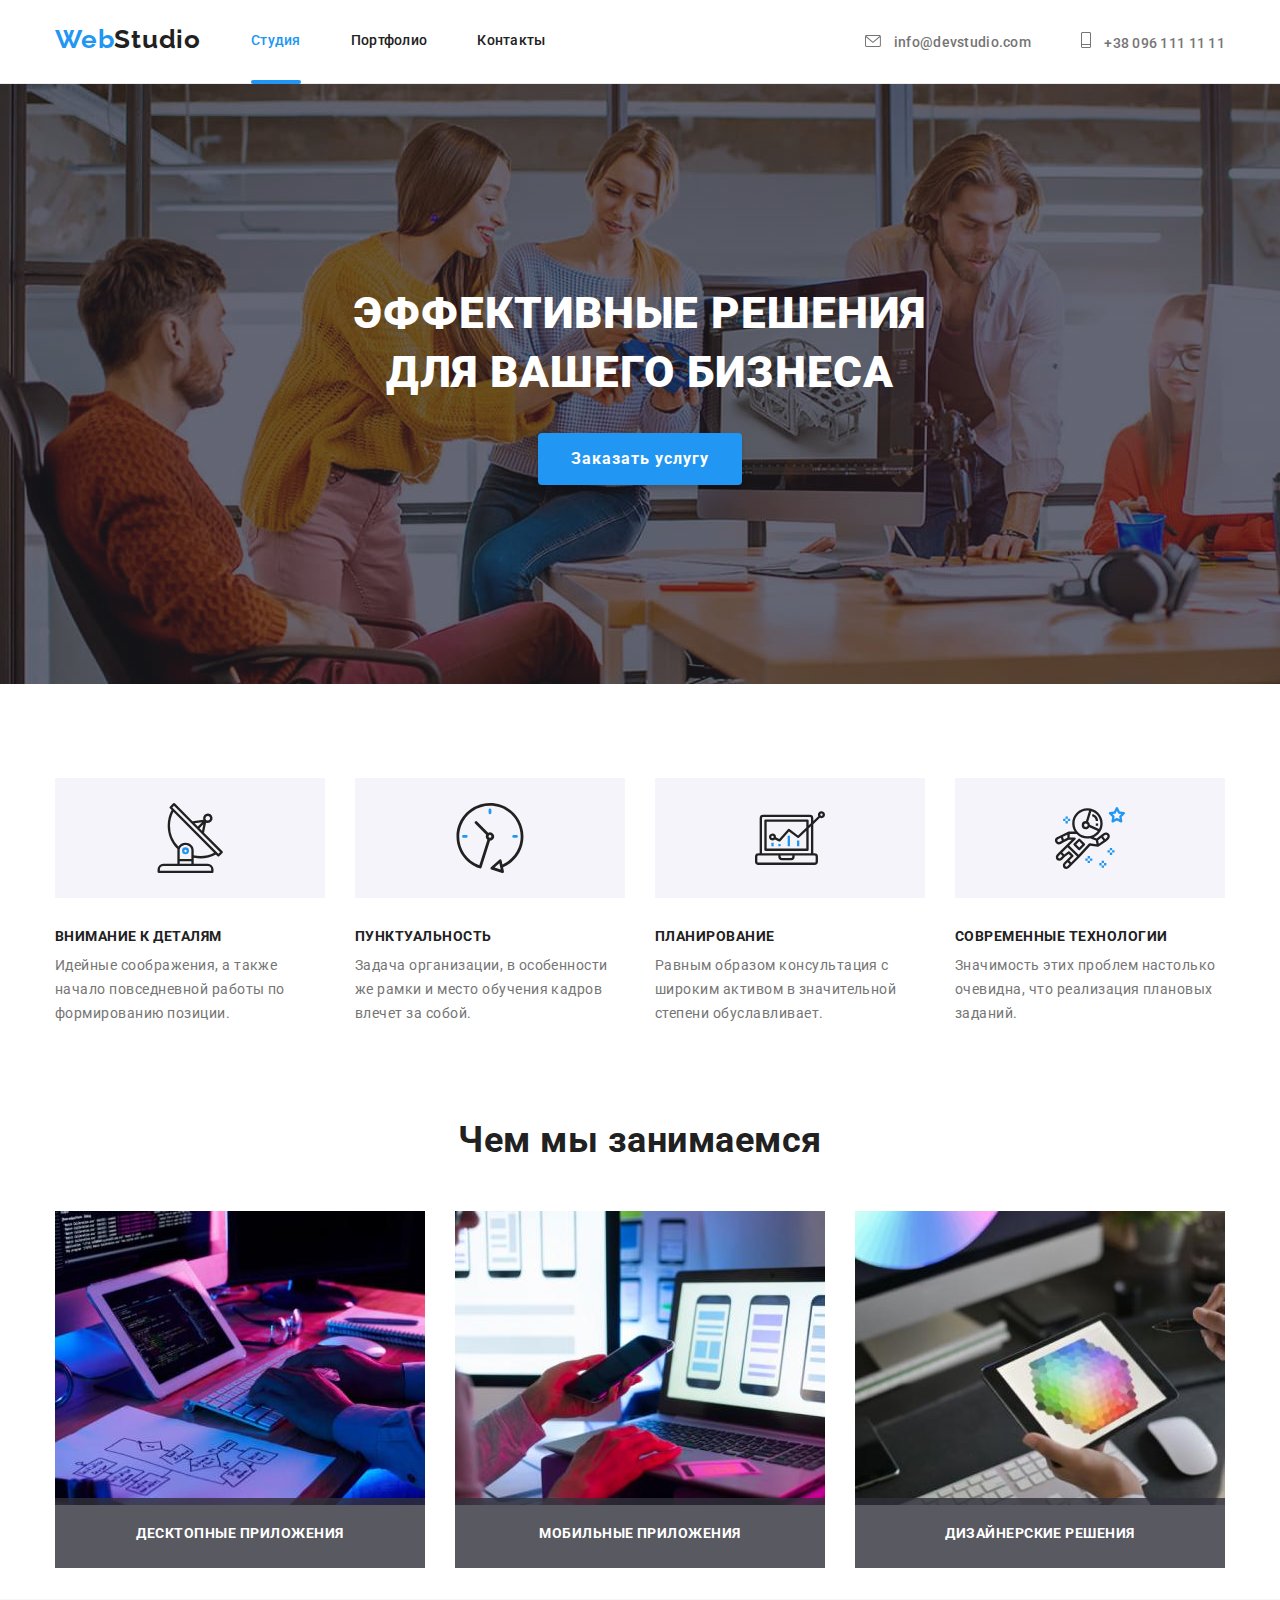
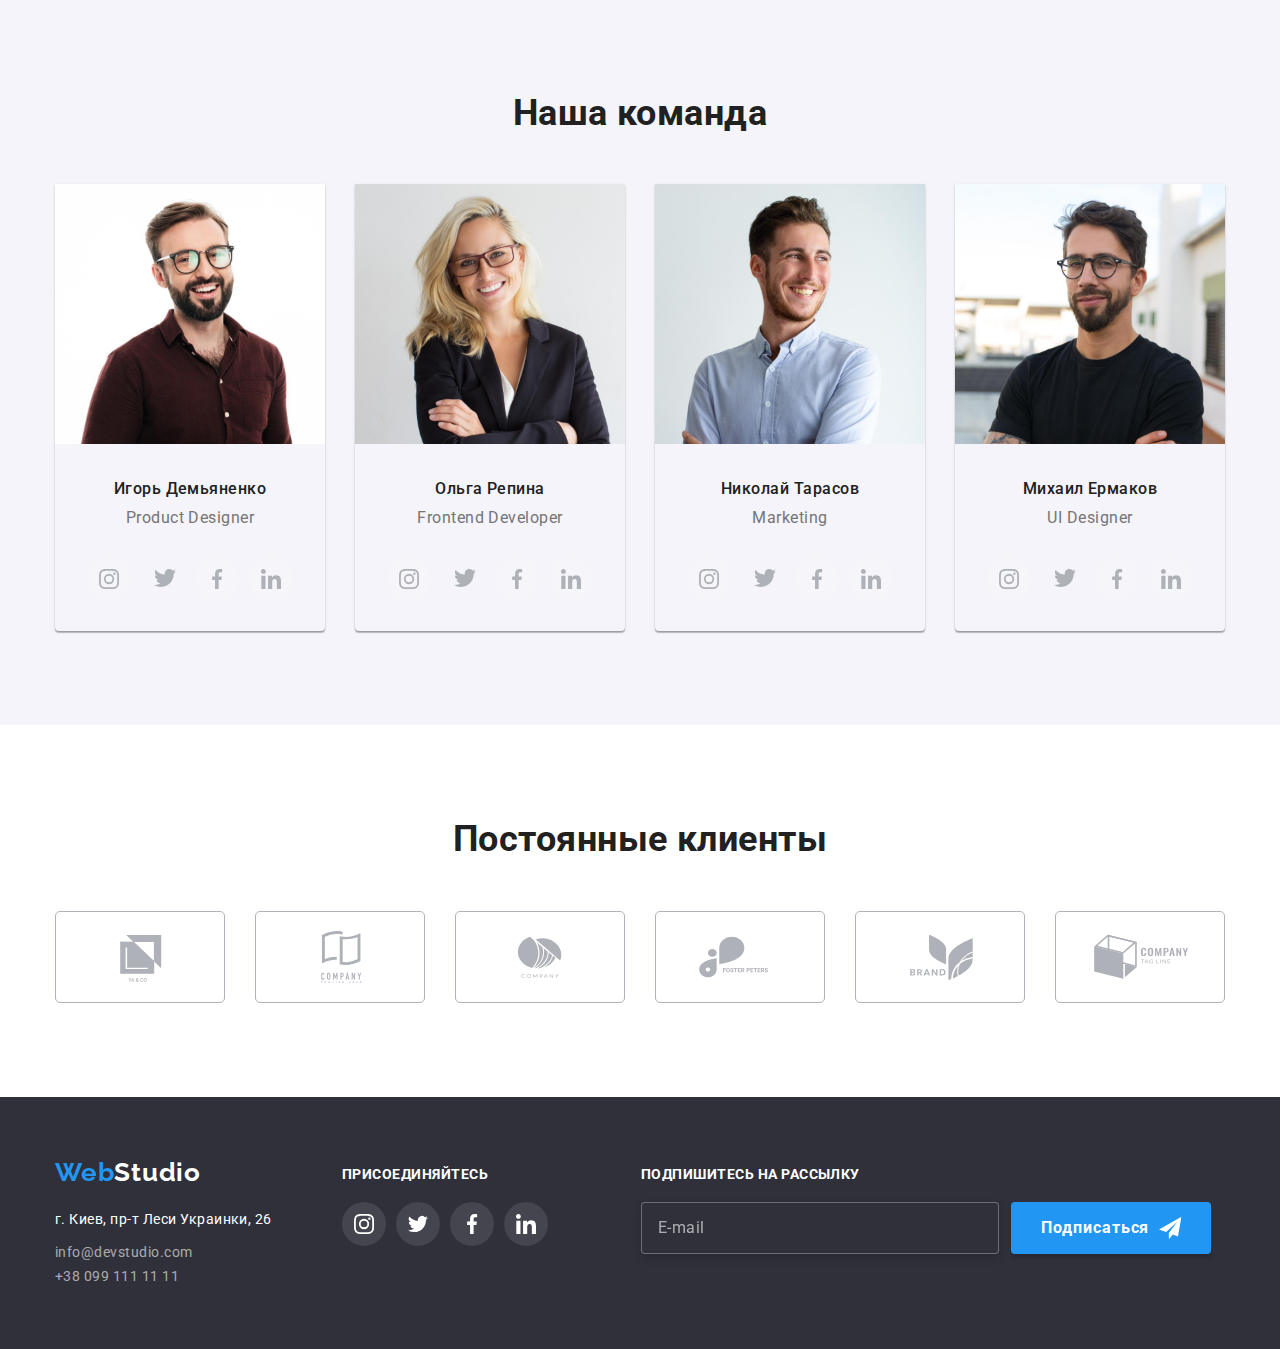
==== index.html @ 6e89b15c "бєм" ====
<!DOCTYPE html>
<html lang="ru">
  <head>
    <meta charset="UTF-8" />
    <meta http-equiv="X-UA-Compatible" content="IE=edge" />
    <meta name="viewport" content="width=device-width, initial-scale=1.0" />
    <title>Webstudio</title>
    <link rel="preconnect" href="https://fonts.gstatic.com" />
    <link
      href="https://fonts.googleapis.com/css2?family=Raleway:wght@700&family=Roboto:wght@400;500;700;900&display=swap"
      rel="stylesheet"
    />
    <link
      rel="stylesheet"
      href="https://cdnjs.cloudflare.com/ajax/libs/modern-normalize/1.0.0/modern-normalize.css"
    />
    <link rel="stylesheet" href="./css/styles.css" />
  </head>
  <body>
    <!-- шапка сайта -->
    <header class="page-header">
      <div class="container page-header__container">
        <nav>
          <ul class="sait-nav list">
            <li class="sait-nav__item">
              <a href="./index.html" class="logo link sait-nav__link"
                ><span class="logo__label">Web</span>Studio</a
              >
            </li>
            <li class="sait-nav__item">
              <a
                href="./index.html"
                class="link sait-nav__link sait-nav__current"
                >Студия</a
              >
            </li>
            <li class="sait-nav__item">
              <a href="./portfolio/portfolio.html" class="link sait-nav__link"
                >Портфолио</a
              >
            </li>
            <li class="sait-nav__item">
              <a href="/" class="link sait-nav__link">Контакты</a>
            </li>
          </ul>
        </nav>
        <ul class="contact list">
          <li class="contact__item">
            <a href="mailto:info@devstudio.com" class="contact__link link"
              ><svg class="contact__svg svg-icon" width="16" height="12">
                <use href="./img/symbol-defs.svg#icon-envelope"></use>
              </svg>
              info@devstudio.com</a
            >
          </li>
          <li class="contact__item">
            <a href="tel:+380961111111" class="contact__link link"
              ><svg class="contact__svg svg-icon" width="10" height="16">
                <use href="./img/symbol-defs.svg#icon-vector"></use>
              </svg>
              +38 096 111 11 11</a
            >
          </li>
        </ul>
      </div>
    </header>
    <section class="hero overlay">
      <div class="container">
        <h1 class="hero__text">
          Эффективные решения <br />
          для вашего бизнеса
        </h1>
        <button data-modal-open type="button" class="button">
          Заказать услугу
        </button>
      </div>
    </section>
    <section class="features section">
      <div class="container">
        <ul class="features__list list">
          <li class="features__item">
            <div class="features__svg">
              <svg class="features__icon">
                <use
                  href="./img/symbol-defs.svg#icon-antena"
                  widht="70"
                  height="70"
                ></use>
              </svg>
            </div>
            <h3 class="features__title">Внимание к деталям</h3>
            <p class="features__subtitle">
              Идейные соображения, а также начало повседневной работы по
              формированию позиции.
            </p>
          </li>
          <li class="features__item">
            <div class="features__svg">
              <svg class="features__icon">
                <use
                  href="./img/symbol-defs.svg#icon-clock"
                  widht="70"
                  height="70"
                ></use>
              </svg>
            </div>
            <h3 class="features__title">Пунктуальность</h3>
            <p class="features__subtitle">
              Задача организации, в особенности же рамки и место обучения кадров
              влечет за собой.
            </p>
          </li>
          <li class="features__item">
            <div class="features__svg">
              <svg class="features__icon">
                <use
                  href="./img/symbol-defs.svg#icon-diagram"
                  widht="70"
                  height="70"
                ></use>
              </svg>
            </div>
            <h3 class="features__title">Планирование</h3>
            <p class="features__subtitle">
              Равным образом консультация с широким активом в значительной
              степени обуславливает.
            </p>
          </li>
          <li class="features__item">
            <div class="features__svg">
              <svg class="features__icon">
                <use
                  href="./img/symbol-defs.svg#icon-astronaut"
                  widht="70"
                  height="70"
                ></use>
              </svg>
            </div>
            <h3 class="features__title">Современные технологии</h3>
            <p class="features__subtitle">
              Значимость этих проблем настолько очевидна, что реализация
              плановых заданий.
            </p>
          </li>
        </ul>
        <h2 class="features__headline">Чем мы занимаемся</h2>
        <ul class="gallery list">
          <li class="gallery__item">
            <img
              class="gallery__img"
              src="./img/box1.jpg"
              alt="работа с html документом"
              width="370"
            />
            <div class="gallery__thumb">
              <h3 class="gallery__title">Десктопные приложения</h3>
            </div>
          </li>
          <li class="gallery__item">
            <img
              class="gallery__img"
              src="./img/box2.jpg"
              alt="создание макета"
              width="370"
            />
            <div class="gallery__thumb">
              <h3 class="gallery__title">Мобильные приложения</h3>
            </div>
          </li>
          <li class="gallery__item">
            <img
              class="gallery__img"
              src="./img/box3.jpg"
              alt="выбор палитры"
              width="370"
            />
            <div class="gallery__thumb">
              <h3 class="gallery__title">Дизайнерские решения</h3>
            </div>
          </li>
        </ul>
      </div>
    </section>
    <section class="team section">
      <div class="container">
        <h2 class="team__headline">Наша команда</h2>
        <ul class="team__list list">
          <li class="team__item">
            <img
              src="./img/photo1.jpg"
              alt="фото сотрудника компании"
              width="270"
            />
            <h3 class="team__title">Игорь Демьяненко</h3>
            <p class="team__text">Product Designer</p>
            <ul class="list team-contact">
              <li class="team-contact__item">
                <a href="./" class="team-contact__link link"
                  ><svg
                    class="team-contact__svg instagram"
                    width="44"
                    height="44"
                  >
                    <use href="./img/symbol-defs.svg#icon-instagram"></use>
                  </svg>
                </a>
              </li>
              <li class="team-contact__item">
                <a href="" class="team-contact__link link"
                  ><svg
                    class="team-contact__svg team-contact__svg--twitter"
                    width="32"
                    height="32"
                  >
                    <use href="./img/symbol-defs.svg#icon-twitter"></use>
                  </svg>
                </a>
              </li>
              <li class="team-contact__item">
                <a href="" class="team-contact__link link"
                  ><svg
                    class="team-contact__svg facebook"
                    width="44"
                    height="44"
                  >
                    <use href="./img/symbol-defs.svg#icon-facebook"></use>
                  </svg>
                </a>
              </li>
              <li class="team-contact__item">
                <a href="" class="team-contact__link link"
                  ><svg
                    class="team-contact__svg inkedin"
                    width="44"
                    height="44"
                  >
                    <use href="./img/symbol-defs.svg#icon-linkedin"></use>
                  </svg>
                </a>
              </li>
            </ul>
          </li>
          <li class="team__item">
            <img
              src="./img/photo2.jpg"
              alt="фото сотрудника компании"
              width="270"
            />
            <h3 class="team__title">Ольга Репина</h3>
            <p class="team__text">Frontend Developer</p>
            <ul class="list team-contact">
              <li class="team-contact__item">
                <a href="./" class="team-contact__link link"
                  ><svg
                    class="team-contact__svg instagram"
                    width="44"
                    height="44"
                  >
                    <use href="./img/symbol-defs.svg#icon-instagram"></use>
                  </svg>
                </a>
              </li>
              <li class="team-contact__item">
                <a href="" class="team-contact__link link"
                  ><svg
                    class="team-contact__svg team-contact__svg--twitter"
                    width="32"
                    height="32"
                  >
                    <use href="./img/symbol-defs.svg#icon-twitter"></use>
                  </svg>
                </a>
              </li>
              <li class="team-contact__item">
                <a href="" class="team-contact__link link"
                  ><svg
                    class="team-contact__svg facebook"
                    width="44"
                    height="44"
                  >
                    <use href="./img/symbol-defs.svg#icon-facebook"></use>
                  </svg>
                </a>
              </li>
              <li class="team-contact__item">
                <a href="" class="team-contact__link link"
                  ><svg
                    class="team-contact__svg inkedin"
                    width="44"
                    height="44"
                  >
                    <use href="./img/symbol-defs.svg#icon-linkedin"></use>
                  </svg>
                </a>
              </li>
            </ul>
          </li>
          <li class="team__item">
            <img
              src="./img/photo3.jpg"
              alt="фото сотрудника компании"
              width="270"
            />
            <h3 class="team__title">Николай Тарасов</h3>
            <p class="team__text">Marketing</p>
            <ul class="list team-contact">
              <li class="team-contact__item">
                <a href="./" class="team-contact__link link"
                  ><svg
                    class="team-contact__svg instagram"
                    width="44"
                    height="44"
                  >
                    <use href="./img/symbol-defs.svg#icon-instagram"></use>
                  </svg>
                </a>
              </li>
              <li class="team-contact__item">
                <a href="" class="team-contact__link link"
                  ><svg
                    class="team-contact__svg team-contact__svg--twitter"
                    width="32"
                    height="32"
                  >
                    <use href="./img/symbol-defs.svg#icon-twitter"></use>
                  </svg>
                </a>
              </li>
              <li class="team-contact__item">
                <a href="" class="team-contact__link link"
                  ><svg
                    class="team-contact__svg facebook"
                    width="44"
                    height="44"
                  >
                    <use href="./img/symbol-defs.svg#icon-facebook"></use>
                  </svg>
                </a>
              </li>
              <li class="team-contact__item">
                <a href="" class="team-contact__link link"
                  ><svg
                    class="team-contact__svg inkedin"
                    width="44"
                    height="44"
                  >
                    <use href="./img/symbol-defs.svg#icon-linkedin"></use>
                  </svg>
                </a>
              </li>
            </ul>
          </li>
          <li class="team__item">
            <img
              src="./img/photo4.jpg"
              alt="фото сотрудника компании"
              width="270"
            />
            <h3 class="team__title">Михаил Ермаков</h3>
            <p class="team__text">UI Designer</p>
            <ul class="list team-contact">
              <li class="team-contact__item">
                <a href="./" class="team-contact__link link"
                  ><svg
                    class="team-contact__svg instagram"
                    width="44"
                    height="44"
                  >
                    <use href="./img/symbol-defs.svg#icon-instagram"></use>
                  </svg>
                </a>
              </li>
              <li class="team-contact__item">
                <a href="" class="team-contact__link link"
                  ><svg
                    class="team-contact__svg team-contact__svg--twitter"
                    width="32"
                    height="32"
                  >
                    <use href="./img/symbol-defs.svg#icon-twitter"></use>
                  </svg>
                </a>
              </li>
              <li class="team-contact__item">
                <a href="" class="team-contact__link link"
                  ><svg
                    class="team-contact__svg facebook"
                    width="44"
                    height="44"
                  >
                    <use href="./img/symbol-defs.svg#icon-facebook"></use>
                  </svg>
                </a>
              </li>
              <li class="team-contact__item">
                <a href="" class="team-contact__link link"
                  ><svg
                    class="team-contact__svg inkedin"
                    width="44"
                    height="44"
                  >
                    <use href="./img/symbol-defs.svg#icon-linkedin"></use>
                  </svg>
                </a>
              </li>
            </ul>
          </li>
        </ul>
      </div>
    </section>
    <section class="section clients">
      <div class="container">
        <h2 class="clients__headline">Постоянные клиенты</h2>
        <ul class="clients__list list">
          <li class="clients__item">
            <a href="" class="clients__link">
              <svg class="clients__icon" width="170" height="92">
                <use href="./img/symbol-defs.svg#icon-client1"></use>
              </svg>
            </a>
          </li>
          <li class="clients__item">
            <a href="" class="clients__link"
              ><svg class="clients__icon" width="170" height="92">
                <use href="./img/symbol-defs.svg#icon-client2"></use>
              </svg>
            </a>
          </li>
          <li class="clients__item">
            <a href="" class="clients__link"
              ><svg class="clients__icon" width="170" height="92">
                <use href="./img/symbol-defs.svg#icon-client3"></use>
              </svg>
            </a>
          </li>
          <li class="clients__item">
            <a href="" class="clients__link"
              ><svg class="clients__icon" width="170" height="92">
                <use href="./img/symbol-defs.svg#icon-client4"></use>
              </svg>
            </a>
          </li>
          <li class="clients__item">
            <a href="" class="clients__link"
              ><svg class="clients__icon" width="170" height="92">
                <use href="./img/symbol-defs.svg#icon-client5"></use>
              </svg>
            </a>
          </li>
          <li class="clients__item">
            <a href="" class="clients__link"
              ><svg class="clients__icon" width="170" height="92">
                <use href="./img/symbol-defs.svg#icon-client6"></use>
              </svg>
            </a>
          </li>
        </ul>
      </div>
    </section>
    <footer class="footer">
      <div class="container flexbox">
        <div class="address">
          <a href="./index.html" class="footer__logo"
            ><span class="footer__label">Web</span>Studio</a
          >
          <address class="address">
            <ul class="address__list list">
              <li class="address__item">
                <a>г. Киев, пр-т Леси Украинки, 26</a>
              </li>
              <li class="address__item">
                <a href="mailto:info@devstudio.com" class="address__link link"
                  >info@devstudio.com</a
                >
              </li>
              <li class="address__item">
                <a href="tel:+380961111111" class="address__link link"
                  >+38 099 111 11 11</a
                >
              </li>
            </ul>
          </address>
        </div>
        <div class="social-link">
          <h3 class="footer__title">присоединяйтесь</h3>
          <ul class="list social">
            <li class="social__item">
              <a href="" class="social__link link"
                ><svg class="social__icon" width="44" height="44">
                  <use href="./img/symbol-defs.svg#icon-instagram-card"></use>
                </svg>
              </a>
            </li>
            <li class="social__item">
              <a href="" class="social__link link"
                ><svg class="social__icon" width="44" height="44">
                  <use href="./img/symbol-defs.svg#icon-twiter-card"></use>
                </svg>
              </a>
            </li>
            <li class="social__item">
              <a href="" class="social__link link"
                ><svg class="social__icon" width="44" height="44">
                  <use href="./img/symbol-defs.svg#icon-facebook-card"></use>
                </svg>
              </a>
            </li>
            <li class="social__item">
              <a href="" class="social__link link"
                ><svg class="social__icon" width="44" height="44">
                  <use href="./img/symbol-defs.svg#icon-linkedin-card"></use>
                </svg>
              </a>
            </li>
          </ul>
        </div>
        <div class="form">
          <h3 class="footer__title">Подпишитесь на рассылку</h3>
          <form class="form-section">
            <label for="email"></label>
            <input
              type="email"
              class="form-section__email"
              name="mail"
              id="email"
              placeholder="E-mail"
              autocomplete="off"
            />
            <button type="submit" class="form-button">
              Подписаться
              <svg class="form-button__send" width="24" height="24">
                <use href="./img/symbol-defs.svg#icon-send"></use>
              </svg>
            </button>
          </form>
        </div>
      </div>
    </footer>
    <div class="backdrop is-hidden" data-modal>
      <div class="modal">
        <form class="modal__form" autocomplete="off">
          <h3 class="modal__title">Оставьте свои данные, мы вам перезвоним</h3>
          <div class="form-field">
            <label for="name" class="form-field__label">Имя</label>
            <input
              type="text"
              name="user-name"
              class="form-field__input"
              id="name"
              required
            />
            <svg class="form-field__person icon" width="18" height="18">
              <use href="./img/symbol-defs.svg#icon-person"></use>
            </svg>
          </div>
          <div class="form-field">
            <label for="tel" class="form-field__label">Телефон</label>
            <input
              type="tel"
              name="user-phone"
              class="form-field__input"
              id="tel"
              required
              pattern="^[ 0-9]+$"
            />
            <svg class="form-field__phone icon" width="18" height="18">
              <use href="./img/symbol-defs.svg#icon-phone"></use>
            </svg>
          </div>
          <div class="form-field">
            <label for="mail" class="form-field__label">Почта</label>
            <input
              type="email"
              name="user-mail"
              class="form-field__input"
              id="mail"
              required
            />
            <svg class="form-field__email icon" width="18" height="18">
              <use href="./img/symbol-defs.svg#icon-email"></use>
            </svg>
          </div>
          <label for="user-massage" class="form-field__label"
            >Комментарий</label
          >
          <textarea
            name="user-massage"
            id="user-massage"
            placeholder="Введите текст"
            class="form-field__textarea form-field__input"
          ></textarea>
          <div class="checkbox-field">
            <input
              name="checkbox"
              type="checkbox"
              id="checkbox"
              class="checkbox-field__check visually-hidden"
            />
            <label
              for="checkbox"
              class="form-field__label checkbox-field__label"
              >Соглашаюсь с рассылкой и принимаю
              <a href="#" class="checkbox-field__link"
                >Условия договора</a
              ></label
            >
          </div>
          <button type="submit" class="button button-modal">Отправить</button>
        </form>
        <button data-modal-close class="modal-close">
          <svg class="svg-icon-close" width="11" height="11">
            <use href="./img/symbol-defs.svg#icon-close"></use>
          </svg>
        </button>
      </div>
    </div>
    <script src="./js/modal.js"></script>
  </body>
</html>
---- css/styles.css ----
:root {
  --logo-text-color: #000000;
  --title-text-color: #212121;
  --primary-text-color: #757575;
  --primary-white-color: #fff;
  --hover-focus-color: #2196f3;
  --hero-footer-color: #2f303a;
  --features-bcg-color: #e5e5e5;
  --team-bcg-color: #f5f4fa;
  --footer-contact-color: rgba(255, 255, 255, 60%);
  --svg-color: #afb1b8;
}
/* стили index.html */
body {
  color: var(--title-text-color);
  background-color: var(--primary-white-color);
  font-family: roboto, sans-serif;
  letter-spacing: 0.03em;
}
.visually-hidden {
  position: absolute !important;
  clip: rect(1px 1px 1px 1px);
  clip: rect(1px, 1px, 1px, 1px);
  padding: 0 !important;
  border: 0 !important;
  height: 1px !important;
  width: 1px !important;
  overflow: hidden;
}

h1,
h2,
h3,
p,
ul {
  margin: 0;
  padding: 0;
}
.list {
  list-style: none;
}

.link {
  text-decoration: none;
}

.section {
  padding-top: 94px;
  padding-bottom: 94px;
}

.container {
  width: 1200px;
  padding-right: 15px;
  padding-left: 15px;
  margin: 0 auto;
}

.page-header {
  background-color: var(--primary-white-color);
  font-weight: 500;
  font-size: 14px;
  line-height: 1.15;
  letter-spacing: 0.02em;
  border-bottom: 1px solid #ececec;
}

.page-header__container {
  display: flex;
}

/* sait-nav */

.logo {
  color: var(--logo-text-color);
  font-family: Raleway, sans-serif;
  font-weight: 700;
  font-size: 26px;
  line-height: 1.2;
  letter-spacing: 0.03em;
  text-decoration: none;
}

.logo__label {
  color: var(--hover-focus-color);
}

.sait-nav {
  display: flex;
  align-items: center;
}

.sait-nav__item {
  margin-right: 50px;
}
.sait-nav__item:last-child {
  margin-right: 0;
}

.sait-nav__item:first-child {
  padding-top: 24px;
  padding-bottom: 25px;
}

.sait-nav__link {
  color: var(--title-text-color);
  position: relative;
}

.sait-nav__current::after {
  content: "";
  opacity: 1;
  position: absolute;
  display: block;
  bottom: -35.5px;
  width: 100%;
  height: 4px;
  border-radius: 2px;
  background-color: var(--hover-focus-color);
}

.sait-nav__current {
  color: var(--hover-focus-color);
}

.link {
  transition-property: color;
  transition-duration: 250ms;
  transition-timing-function: cubic-bezier(0.4, 0, 0.2, 1);
}

.link:hover,
.link:focus {
  color: var(--hover-focus-color);
}

.logo:hover,
.logo:focus {
  color: inherit;
}

/* contact  */
.contact {
  display: flex;
  align-items: center;
  margin-left: auto;
}
.contact__item {
  padding-top: 32px;
  padding-bottom: 32px;
  justify-content: baseline;
}

.contact__item:last-child {
  margin-left: 50px;
}

.contact__link {
  color: var(--primary-text-color);
}
.contact__link:hover,
.contact__link:focus {
  color: var(--hover-focus-color);
}

.contact__svg {
  margin-right: 10px;
  fill: currentColor;
}

/* hero section */
.hero {
  background-color: var(--hero-footer-color);
  color: var(--primary-white-color);
  letter-spacing: 0.06em;
  text-align: center;
  padding-top: 200px;
  padding-bottom: 200px;
}
.hero__text {
  font-weight: 900;
  font-size: 44px;
  line-height: 1.35;
  text-transform: uppercase;
  margin-top: 0;
  margin-bottom: 30px;
}
.button {
  background-color: var(--hover-focus-color);
  color: var(--primary-white-color);
  font-family: inherit;
  font-weight: 700;
  cursor: pointer;
  font-size: 16px;
  line-height: 1.87;
  letter-spacing: 0.06em;
  border-radius: 4px;
  padding: 10px 32px;
  min-width: 200px;
  box-shadow: 0px 4px 4px rgba(0, 0, 0, 0.15);
  border: 1px solid transparent;
}
.overlay {
  max-width: 1600px;
  max-height: 600px;
  margin-left: auto;
  margin-right: auto;
  background-image: linear-gradient(
      to right,
      rgba(47, 48, 58, 0.4),
      rgba(47, 48, 58, 0.4)
    ),
    url(../img/hero.jpg);
  background-size: cover;
  background-repeat: no-repeat;
}

.backdrop {
  position: fixed;
  top: 0;
  left: 0;
  width: 100%;
  height: 100%;
  background-color: rgba(0, 0, 0, 0.2);
  opacity: 1;
  transition: opacity 250ms cubic-bezier(0.4, 0, 0.2, 1);
}

.is-hidden {
  opacity: 0;
  pointer-events: none;
  visibility: inherit;
}

/* .backdrop.is-hidden .modal {
  transform: translate(-50%, -50%) scale(0.7);
} */

.modal {
  position: absolute;
  top: 50%;
  left: 50%;
  transform: translate(-50%, -50%) scale(1);
  transition: transform 250ms cubic-bezier(0.4, 0, 0.2, 1);

  min-width: 528px;
  min-height: 581px;
  padding: 40px;
  background-color: var(--primary-white-color);

  box-shadow: 0px 1px 3px rgba(0, 0, 0, 0.12), 0px 1px 1px rgba(0, 0, 0, 0.14),
    0px 2px 1px rgba(0, 0, 0, 0.2);
  border-radius: 4px;
}

.modal__form {
  display: flex;
  flex-direction: column;
}

.form-field {
  display: flex;
  flex-direction: column;
}

.form-field:focus-within {
  fill: var(--hover-focus-color);
  color: var(--hover-focus-color);
  transition-duration: 250ms;
  transition-timing-function: cubic-bezier(0.4, 0, 0.2, 1);
}

.modal__form:focus {
  outline-color: var(--hover-focus-color);
  transition-duration: 250ms;
  transition-timing-function: cubic-bezier(0.4, 0, 0.2, 1);
}

.form-field__label {
  margin-top: 10px;
  margin-bottom: 4px;
  font-size: 12px;
  line-height: 1.16;
  color: var(--primary-text-color);

  letter-spacing: 0.01em;
}

.form-field__input {
  width: 448px;
  height: 40px;
  border: 1px solid rgba(33, 33, 33, 0.2);
  box-sizing: border-box;
  border-radius: 4px;
  padding-left: 42px;
}

.form-field__input:focus {
  outline-color: var(--hover-focus-color);
  transition-duration: 250ms;
  transition-timing-function: cubic-bezier(0.4, 0, 0.2, 1);
}

.form-field__textarea {
  resize: none;
  height: 120px;
  padding: 12px 16px;
}

.form-field__input::placeholder {
  font-size: 14px;
  line-height: 1, 14;
  letter-spacing: 0.01em;
  color: rgba(117, 117, 117, 0.5);
}

.checkbox-field {
  display: inline-flex;
  vertical-align: middle;
}

.checkbox-field__label {
  display: inline-block;
  font-size: 14px;
  font-weight: 400;
  line-height: 1.71;
  letter-spacing: 0.03em;
  color: var(--primary-text-color);
  text-align: center;
  padding-left: 37px;
  margin-top: 20px;
}

.checkbox-field__link {
  color: var(--hover-focus-color);
  text-decoration-line: underline;
}

.checkbox-field__label::before {
  content: "";
  position: absolute;
  bottom: 127px;
  left: 52px;
  display: inline-block;
  width: 16px;
  height: 16px;
  border: 2px solid var(--title-text-color);
  border-radius: 3px;
}

.checkbox-field__check:checked + .checkbox-field__label::before {
  background-color: var(--hover-focus-color);
  background-origin: border-box;
  border: var(--hover-focus-color);
  background-image: url(../img/icon-check.svg);
  transition-duration: 250ms;
  transition-timing-function: cubic-bezier(0.4, 0, 0.2, 1);
}

.button-modal {
  position: absolute;
  left: 160px;
  bottom: 40px;
  background-color: #188ce8;
  width: 200px;
  margin-top: 30px;
}

.modal-close {
  position: absolute;
  top: 9px;
  right: 9px;
  width: 30px;
  height: 30px;
  border-radius: 50%;
  border: 1px solid rgba(0, 0, 0, 0.1);
  background-color: var(--primary-white-color);
  cursor: pointer;
}

.modal-close:hover,
.modal-close:focus {
  fill: var(--hover-focus-color);
  transition-duration: 250ms;
  transition-timing-function: cubic-bezier(0.4, 0, 0.2, 1);
}

.modal__title {
  font-size: 20px;
  line-height: 1.15;
  text-align: center;
  letter-spacing: 0.03em;
  margin-bottom: 2px;
}

.form-field__person {
  position: absolute;
  left: 55.5px;
  top: 103px;
}

.form-field__phone {
  position: absolute;
  left: 55.5px;
  top: 171px;
}

.form-field__email {
  position: absolute;
  left: 55.5px;
  top: 239px;
}

/* features-section */

.features__list {
  display: flex;
}
.features__item {
  width: 270px;
  margin-right: 30px;
}
.features__item:last-child {
  margin-right: 0;
}

.features__title {
  font-weight: 700;
  font-size: 14px;
  line-height: 1.15;
  margin-bottom: 10px;
  margin-top: 30px;
  text-transform: uppercase;
}

.features__subtitle {
  color: var(--primary-text-color);
  font-size: 14px;
  line-height: 1.7;
}

.gallery {
  display: flex;
  max-height: 294px;
}
.gallery__img {
  display: block;
}
.gallery__item {
  margin-right: 30px;
}
.gallery__item:last-child {
  margin-right: 0;
}
.features__svg {
  background-color: rgba(245, 244, 250, 1);
  height: 120px;
  display: flex;
}
.features__icon {
  padding-top: 25px;
}

.features__headline {
  font-size: 36px;
  line-height: 1.15;
  text-align: center;
  margin-bottom: 50px;
  padding-top: 94px;
}
.gallery__thumb {
  position: relative;
  bottom: 7px;
  width: 100%;
  background-color: rgba(47, 48, 58, 0.8);
  color: var(--primary-white-color);
  text-align: center;
}

.gallery__title {
  font-weight: 700;
  font-size: 14px;
  margin: 0;
  padding-top: 27px;
  padding-right: auto;
  padding-bottom: 27px;
  padding-left: auto;
  text-transform: uppercase;
}

/* team section */
.team {
  background-color: var(--team-bcg-color);
}
.team__list {
  display: flex;
}
.team__item {
  margin-right: 30px;
  box-shadow: 0px 1px 3px rgba(0, 0, 0, 0.12), 0px 1px 1px rgba(0, 0, 0, 0.14),
    0px 2px 1px rgba(0, 0, 0, 0.2);
  border-radius: 0px 0px 4px 4px;
}
.team__item:last-child {
  margin-right: 0;
}

.team__headline {
  font-size: 36px;
  line-height: 1.15;
  text-align: center;
  margin-bottom: 50px;
}
.team__title {
  font-weight: 500;
  font-size: 16px;
  line-height: 1.2;
  text-align: center;
  padding-top: 30px;
  margin-bottom: 10px;
}

.team__text {
  color: var(--primary-text-color);
  line-height: 1.2;
  text-align: center;
  padding-bottom: 30px;
}
.team-contact__link {
  color: #afb1b8;
  display: block;
  width: 44px;
  height: 44px;
  border-radius: 50%;
  text-align: center;
  transition-property: background-color, color;
  transition-duration: 250ms;
  transition-timing-function: cubic-bezier(0.4, 0, 0.2, 1);
}

.team-contact__link:hover,
.team-contact__link:focus {
  color: var(--primary-white-color);
  background-color: var(--hover-focus-color);
}

.team-contact {
  display: flex;
  padding-right: 32px;
  padding-bottom: 30px;
  padding-left: 32px;
}

.team-contact__item:not(:last-child) {
  margin-right: 10px;
}

.team-contact__svg {
  fill: currentColor;
}

.team-contact__svg--twitter {
  padding-top: 10px;
  padding-left: 4px;
}

/* client section */

.clients__headline {
  font-size: 36px;
  line-height: 1.15;
  text-align: center;
  margin-bottom: 50px;
}

.clients__list {
  display: flex;
}
.clients__item:not(:last-child) {
  margin-right: 30px;
}

.clients__link {
  color: var(--svg-color);
  display: block;
  width: 170px;
  height: 92px;
  border-radius: 5px;
  border: 1px solid rgba(175, 177, 184, 1);
  transition-property: color;
  transition-duration: 250ms;
  transition-timing-function: cubic-bezier(0.4, 0, 0.2, 1);
}

.clients__link:hover,
.clients__link:focus {
  color: var(--hover-focus-color);
  border: 1px solid var(--hover-focus-color);
}

.clients__icon {
  fill: currentColor;
}

/* footer section */
.footer {
  background-color: var(--hero-footer-color);
  font-size: 14px;
  text-decoration: none;
  line-height: 1.7;
  padding-top: 60px;
  padding-bottom: 60px;
}

.flexbox {
  display: flex;
}

.footer__logo {
  font-family: Raleway, sans-serif;
  font-weight: 700;
  font-size: 26px;
  line-height: 1.2;
  letter-spacing: 0.03em;
  text-decoration: none;
  color: var(--primary-white-color);
}
.footer__label {
  color: var(--hover-focus-color);
}

.address {
  color: var(--primary-white-color);
  font-style: inherit;
}

.address__link {
  color: var(--footer-contact-color);
  display: inline-block;
}

.address__item:first-child {
  margin-top: 20px;
  margin-bottom: 9px;
  margin-right: 70px;
}

.address__link:hover,
.address__link:focus {
  color: var(--hover-focus-color);
}

.footer__title {
  margin-bottom: 20px;
  color: var(--primary-white-color);
  font-weight: 700;
  font-size: 14px;
  line-height: 1.14;
  text-transform: uppercase;
}

.social {
  display: flex;
}

.social-link {
  padding-top: 10px;
  margin-right: 93px;
}

.social__item:not(:last-child) {
  margin-right: 10px;
}

.social__icon {
  fill: currentColor;
}

.social__link {
  display: block;
  width: 44px;
  height: 44px;
  color: rgba(255, 255, 255, 0.1);
  border-radius: 50%;
}

.form {
  padding-top: 10px;
}

.form__title {
  margin-bottom: 20px;
}

.form-section {
  display: flex;
}

.form-section input::placeholder {
  color: rgba(255, 255, 255, 0.6);
  font-weight: 400;
  font-size: 16px;
  line-height: 1.25;
  letter-spacing: 0.03em;
}

.form-section__email {
  width: 358px;
  margin-right: 12px;
  border: 1px solid rgba(255, 255, 255, 0.3);
  box-sizing: border-box;
  filter: drop-shadow(0px 4px 4px rgba(0, 0, 0, 0.15));
  border-radius: 4px;
  color: var(--primary-white-color);
  background-color: var(--hero-footer-color);
  padding-top: 15px;
  padding-bottom: 15px;
  padding-left: 16px;
}

.form-button {
  width: 200px;
  padding-top: 10px;
  padding-right: 28px;
  padding-bottom: 10px;
  padding-left: 29px;
  background-color: var(--hover-focus-color);
  color: var(--primary-white-color);
  font-weight: 700;
  font-size: 16px;
  line-height: 1.87;
  letter-spacing: 0.06em;
  display: flex;
  align-items: center;
  text-align: center;
  cursor: pointer;
  box-shadow: 0px 4px 4px rgba(0, 0, 0, 0.15);
  border-radius: 4px;
  border: 1px solid transparent;
}

.form-button__send {
  margin-left: 10px;
}

/* стили portfolio.html */

.project-section .button {
  background-color: var(--team-bcg-color);
  color: var(--title-text-color);
  cursor: pointer;
  font-family: inherit;
  font-size: 16px;
  font-weight: 500;
  line-height: 1.6;
  letter-spacing: 0.03em;
  border-radius: 4px;
  min-width: 73px;
  padding: 6px 22px;
  border: 1px solid transparent;
  transition-property: background-color, color, box-shadow;
  transition-duration: 250ms;
  transition-timing-function: cubic-bezier(0.4, 0, 0.2, 1);
}

.project-section .item-button {
  margin-right: 8px;
}

.project-section .item-button:last-child {
  margin-right: 0;
}

.project-section .list-button {
  display: flex;
  justify-content: center;
  margin-bottom: 50px;
  list-style: none;
}

.project-section .button:hover,
.project-section .button:focus {
  background-color: var(--hover-focus-color);
  color: var(--primary-white-color);
  border: 1px solid transparent;
  box-shadow: 0px 3px 1px rgba(0, 0, 0, 0.1), 0px 1px 2px rgba(0, 0, 0, 0.08),
    0px 2px 2px rgba(0, 0, 0, 0.12);
}

/* project gallery */
.project-section {
  padding-top: 94px;
  padding-bottom: 94px;
}
.project .list {
  display: flex;
  flex-wrap: wrap;
  margin-right: -30px;
}
.link-gallery:hover,
.link-gallery:focus {
  box-shadow: 0px 1px 1px rgba(0, 0, 0, 0.12), 0px 4px 4px rgba(0, 0, 0, 0.06),
    1px 4px 6px rgba(0, 0, 0, 0.16);
}
.link-gallery {
  display: block;
  text-decoration: none;
  color: inherit;
  transition-property: box-shadow;
  transition-duration: 250ms;
  transition-timing-function: cubic-bezier(0.4, 0, 0.2, 1);
}

.project-thumb {
  position: relative;
  overflow: hidden;
}

.overlay-card {
  position: absolute;
  top: 100%;
  left: 0;
  width: 100%;
  padding: 63px 24px;
  color: var(--primary-white-color);
  background-color: rgba(33, 150, 243, 0.9);
  font-weight: normal;
  font-size: 18px;
  line-height: 1.56;
  letter-spacing: 0.03em;
  transition: transform 250ms cubic-bezier(0.4, 0, 0.2, 1);
}

.link-gallery:hover .overlay-card,
.link-gallery:focus .overlay-card {
  transform: translateY(-100%);
}

.project .item {
  flex-basis: calc(100% / 3 - 30px);
  margin-right: 30px;
  margin-bottom: 30px;
}
.project .item:nth-child(3n) {
  margin-right: 0;
}

.project .item:nth-child(n + 7) {
  margin-bottom: 0;
}

.project .img {
  display: block;
}

.project .title {
  font-size: 18px;
  line-height: 2;
  letter-spacing: 0.06em;
  margin-bottom: 4px;
}

.project .text {
  color: var(--primary-text-color);
  font-size: 16px;
  line-height: 1.9;
}

.project .card {
  border: 1px solid #eeeeee;
  border-top: transparent;
  width: 370px;
  padding-top: 20px;
  padding-right: 24px;
  padding-bottom: 20px;
  padding-left: 24px;
}
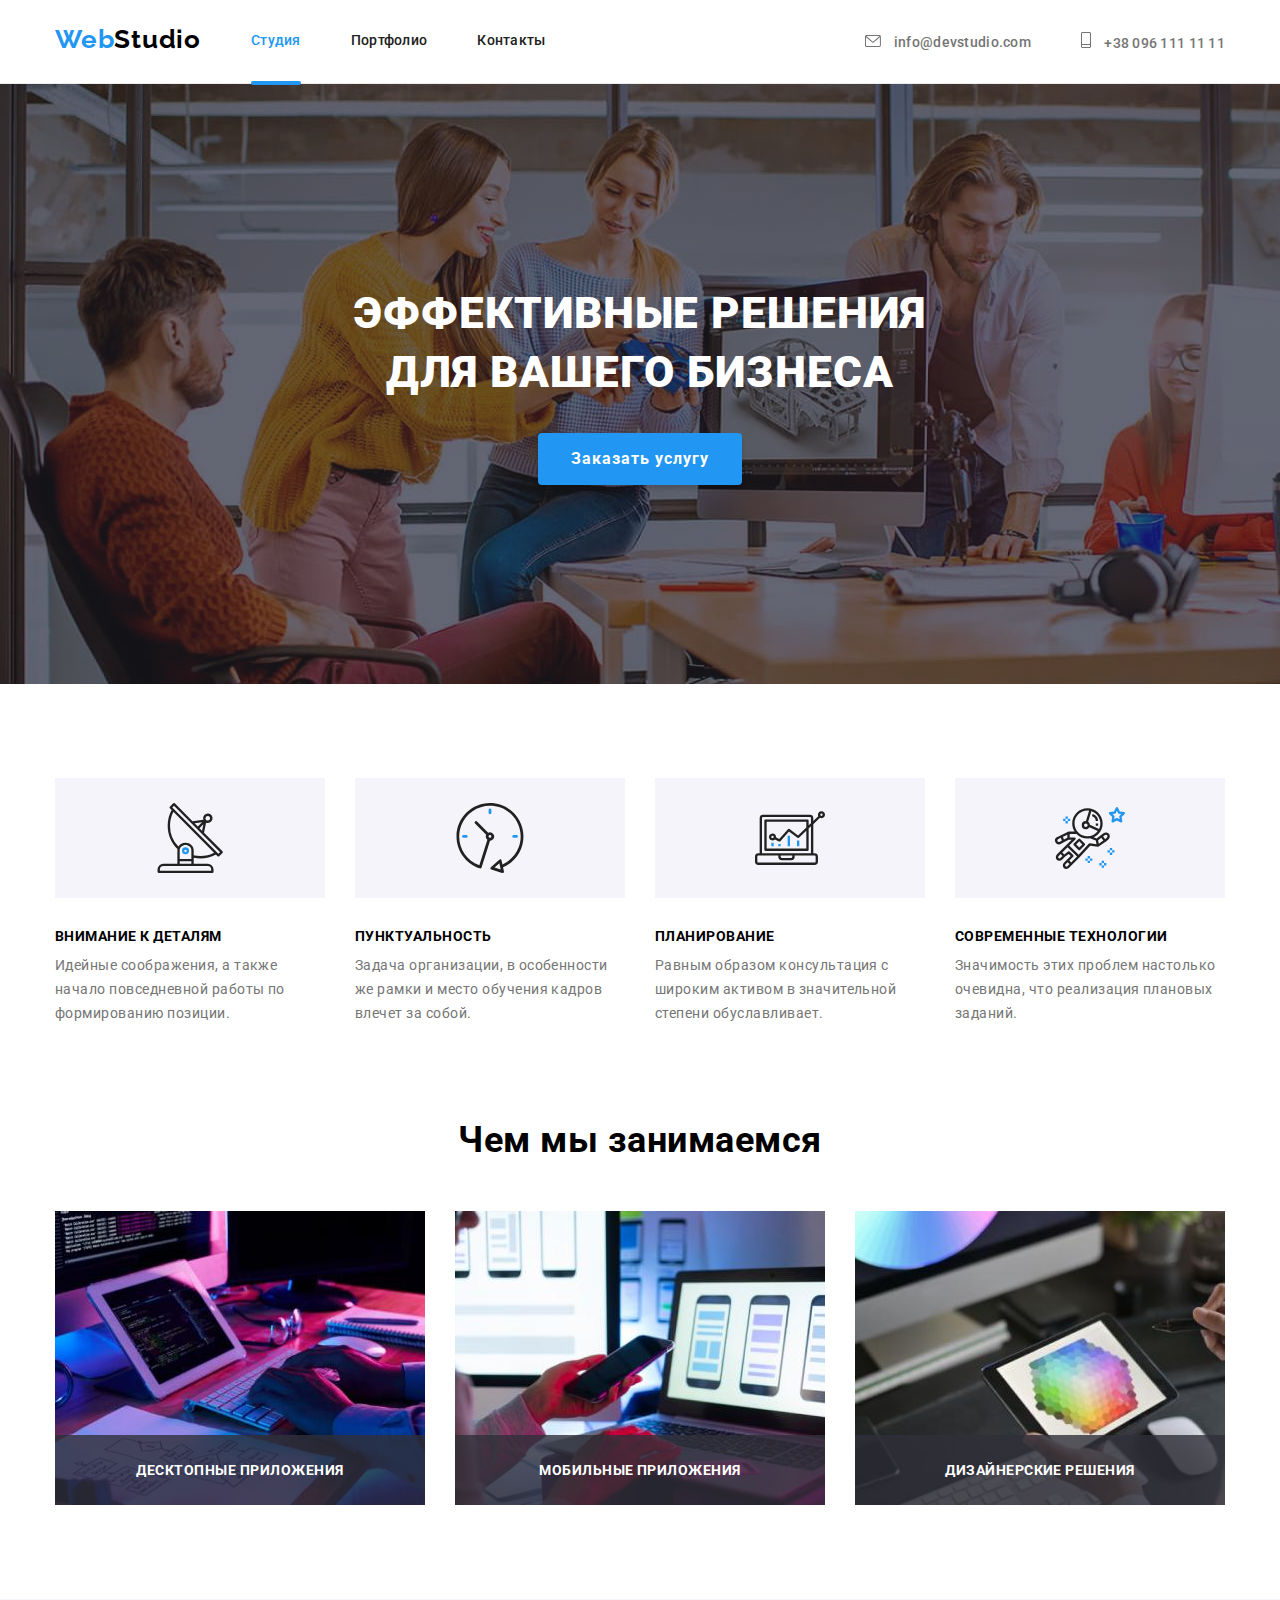
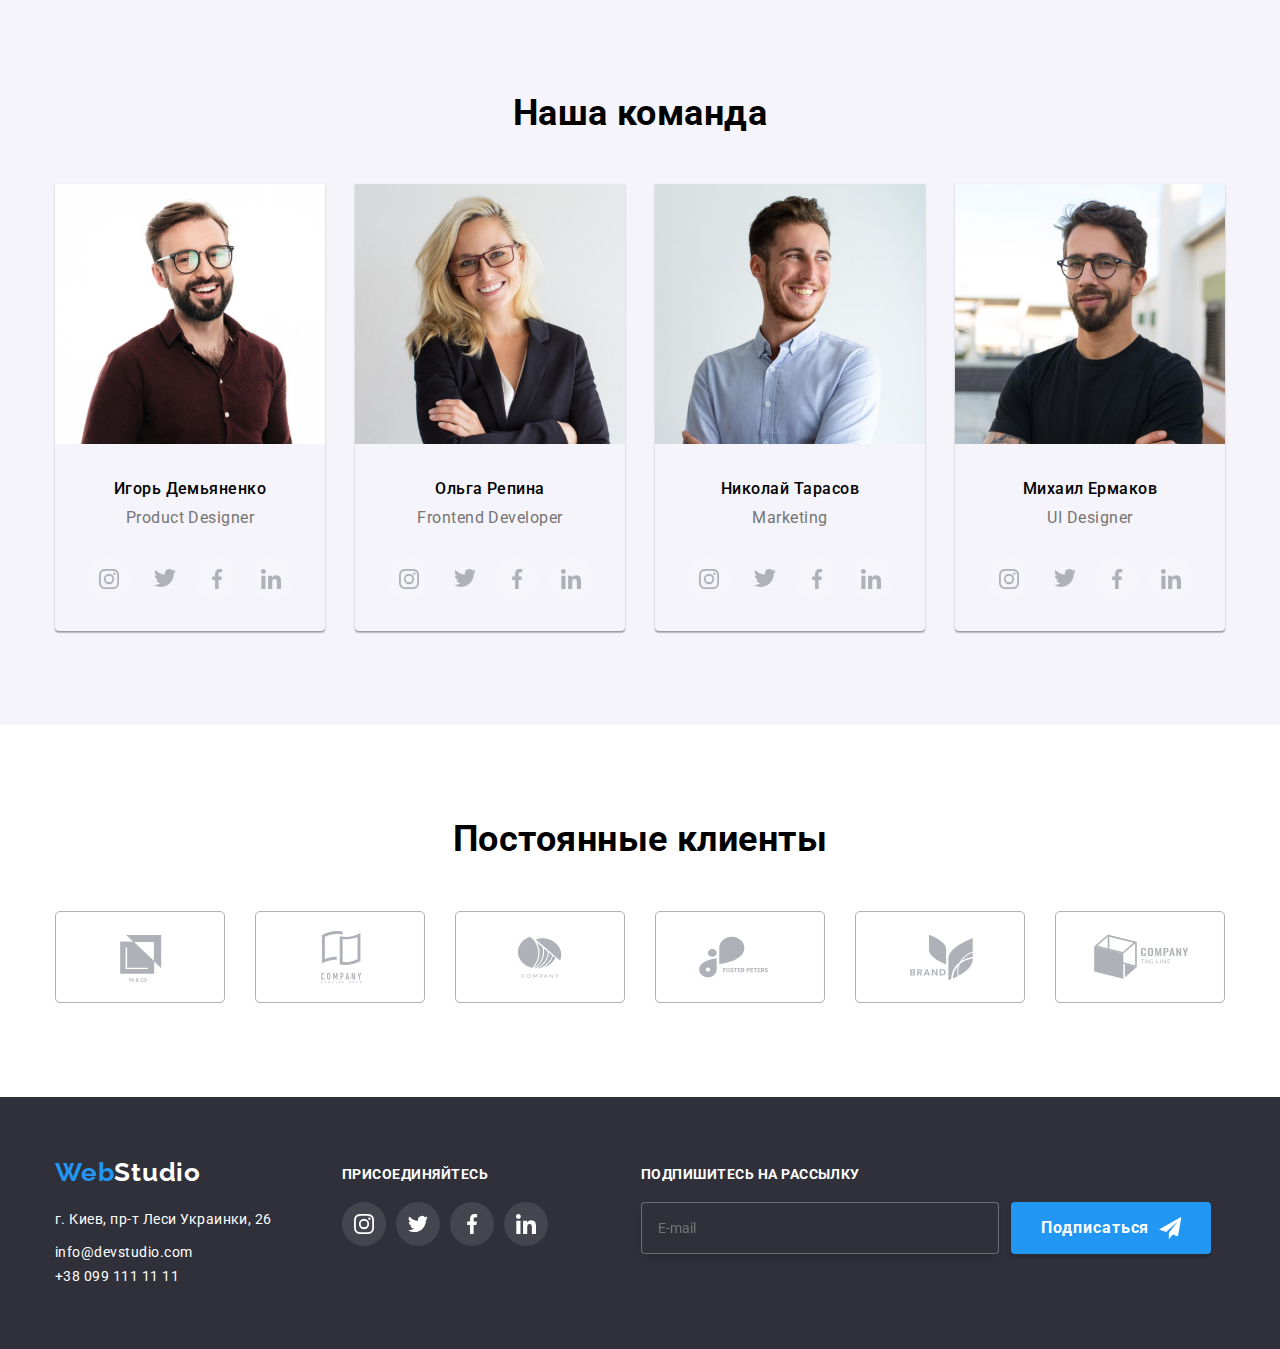
==== commit b43c7927: "дз" ====
--- a/index.html
+++ b/index.html
@@ -14,7 +14,7 @@
       rel="stylesheet"
       href="https://cdnjs.cloudflare.com/ajax/libs/modern-normalize/1.0.0/modern-normalize.css"
     />
-    <link rel="stylesheet" href="./css/styles.css" />
+    <link rel="stylesheet" href="./css/main.min.css" />
   </head>
   <body>
     <!-- шапка сайта -->
--- a/css/main.min.css
+++ b/css/main.min.css
@@ -0,0 +1,2 @@
+body{color:var(--title-text-color);background-color:var(--primary-white-color);font-family:roboto, sans-serif;letter-spacing:0.03em}.visually-hidden{position:absolute !important;clip:rect(1px 1px 1px 1px);clip:rect(1px, 1px, 1px, 1px);padding:0 !important;border:0 !important;height:1px !important;width:1px !important;overflow:hidden}h1,h2,h3,p,ul{margin:0;padding:0}.list{list-style:none}.link{text-decoration:none;-webkit-transition-property:color;transition-property:color;-webkit-transition-duration:250ms;transition-duration:250ms;-webkit-transition-timing-function:cubic-bezier(0.4, 0, 0.2, 1);transition-timing-function:cubic-bezier(0.4, 0, 0.2, 1)}.section{padding-top:94px;padding-bottom:94px}.container{width:1200px;padding-right:15px;padding-left:15px;margin:0 auto}.page-header{background-color:#fff;font-weight:500;font-size:14px;line-height:1.15;letter-spacing:0.02em;border-bottom:1px solid #ececec}.page-header__container{display:-webkit-box;display:-ms-flexbox;display:flex}.sait-nav{display:-webkit-box;display:-ms-flexbox;display:flex;-webkit-box-align:center;-ms-flex-align:center;align-items:center}.sait-nav__item{margin-right:50px}.sait-nav__item:last-child{margin-right:0}.sait-nav__item:first-child{padding-top:24px;padding-bottom:25px}.sait-nav__link{color:#212121;position:relative}.sait-nav__current::after{content:"";opacity:1;position:absolute;display:block;bottom:-37px;width:100%;height:4px;border-radius:2px;background-color:#2196f3}.sait-nav__current{color:#2196f3}.link{-webkit-transition-property:color;transition-property:color;-webkit-transition-duration:250ms;transition-duration:250ms;-webkit-transition-timing-function:cubic-bezier(0.4, 0, 0.2, 1);transition-timing-function:cubic-bezier(0.4, 0, 0.2, 1)}.link:hover,.link:focus{color:#2196f3}.contact{display:-webkit-box;display:-ms-flexbox;display:flex;-webkit-box-align:center;-ms-flex-align:center;align-items:center;margin-left:auto}.contact__item{padding-top:32px;padding-bottom:32px;-webkit-box-pack:baseline;-ms-flex-pack:baseline;justify-content:baseline}.contact__item:last-child{margin-left:50px}.contact__link{color:#757575}.contact__link:hover,.contact__link:focus{color:#2196f3}.contact__svg{margin-right:10px;fill:currentColor}.logo{color:#000;font-family:Raleway, sans-serif;font-weight:700;font-size:26px;line-height:1.2;letter-spacing:0.03em;text-decoration:none}.logo__label{color:#2196f3}.logo:hover,.logo:focus{color:inherit}.hero{background-color:#2f303a;color:#fff;letter-spacing:0.06em;text-align:center;padding-top:200px;padding-bottom:200px}.hero__text{font-weight:900;font-size:44px;line-height:1.35;text-transform:uppercase;margin-top:0;margin-bottom:30px}.button{background-color:#2196f3;color:#fff;font-family:inherit;font-weight:700;cursor:pointer;font-size:16px;line-height:1.87;letter-spacing:0.06em;border-radius:4px;padding:10px 32px;min-width:200px;-webkit-box-shadow:0px 4px 4px rgba(0,0,0,0.15);box-shadow:0px 4px 4px rgba(0,0,0,0.15);border:1px solid transparent}.overlay{max-width:1600px;max-height:600px;margin-left:auto;margin-right:auto;background-image:-webkit-gradient(linear, left top, right top, from(rgba(47,48,58,0.4)), to(rgba(47,48,58,0.4))),url(../img/hero.jpg);background-image:linear-gradient(to right, rgba(47,48,58,0.4), rgba(47,48,58,0.4)),url(../img/hero.jpg);background-size:cover;background-repeat:no-repeat}.features__list{display:-webkit-box;display:-ms-flexbox;display:flex}.features__item{width:270px;margin-right:30px}.features__item:last-child{margin-right:0}.features__title{font-weight:700;font-size:14px;line-height:1.15;margin-bottom:10px;margin-top:30px;text-transform:uppercase}.features__subtitle{color:#757575;font-size:14px;line-height:1.7}.features__icon{padding-top:25px}.features .features__headline{font-size:36px;line-height:1.15;text-align:center;margin-bottom:50px;padding-top:94px}.features .features__svg{background-color:#f5f4fa;height:120px;display:-webkit-box;display:-ms-flexbox;display:flex}.gallery{display:-webkit-box;display:-ms-flexbox;display:flex;max-height:294px}.gallery__img{display:block}.gallery__item{margin-right:30px}.gallery__item:last-child{margin-right:0}.gallery__thumb{position:relative;bottom:70px;width:100%;background-color:rgba(47,48,58,0.8);color:#fff;text-align:center}.gallery__title{font-weight:700;font-size:14px;margin:0;padding-top:27px;padding-right:auto;padding-bottom:27px;padding-left:auto;text-transform:uppercase}.team{background-color:#f5f4fa}.team__list{display:-webkit-box;display:-ms-flexbox;display:flex}.team__item{margin-right:30px;-webkit-box-shadow:0px 1px 3px rgba(0,0,0,0.12),0px 1px 1px rgba(0,0,0,0.14),0px 2px 1px rgba(0,0,0,0.2);box-shadow:0px 1px 3px rgba(0,0,0,0.12),0px 1px 1px rgba(0,0,0,0.14),0px 2px 1px rgba(0,0,0,0.2);border-radius:0px 0px 4px 4px}.team__item:last-child{margin-right:0}.team__headline{font-size:36px;line-height:1.15;text-align:center;margin-bottom:50px}.team__title{font-weight:500;font-size:16px;line-height:1.2;text-align:center;padding-top:30px;margin-bottom:10px}.team__text{color:#757575;line-height:1.2;text-align:center;padding-bottom:30px}.team-contact{display:-webkit-box;display:-ms-flexbox;display:flex;padding-right:32px;padding-bottom:30px;padding-left:32px}.team-contact__link{color:#afb1b8;display:block;width:44px;height:44px;border-radius:50%;text-align:center;-webkit-transition-property:background-color, color;transition-property:background-color, color;-webkit-transition-duration:250ms;transition-duration:250ms;-webkit-transition-timing-function:cubic-bezier(0.4, 0, 0.2, 1);transition-timing-function:cubic-bezier(0.4, 0, 0.2, 1)}.team-contact__link:hover,.team-contact__link:focus{color:#fff;background-color:#2196f3}.team-contact__item:not(:last-child){margin-right:10px}.team-contact__svg{fill:currentColor}.team-contact__svg--twitter{padding-top:10px;padding-left:4px}.clients__headline{font-size:36px;line-height:1.15;text-align:center;margin-bottom:50px}.clients__list{display:-webkit-box;display:-ms-flexbox;display:flex}.clients__item:not(:last-child){margin-right:30px}.clients__link{color:#afb1b8;display:block;width:170px;height:92px;border-radius:5px;border:1px solid #afb1b8;-webkit-transition-property:color;transition-property:color;-webkit-transition-duration:250ms;transition-duration:250ms;-webkit-transition-timing-function:cubic-bezier(0.4, 0, 0.2, 1);transition-timing-function:cubic-bezier(0.4, 0, 0.2, 1)}.clients__link:hover,.clients__link:focus{color:#2196f3;border:1px solid #2196f3}.clients__icon{fill:currentColor}.flexbox{display:-webkit-box;display:-ms-flexbox;display:flex}.footer{background-color:#2f303a;font-size:14px;text-decoration:none;line-height:1.7;padding-top:60px;padding-bottom:60px}.footer__logo{font-family:Raleway, sans-serif;font-weight:700;font-size:26px;line-height:1.2;letter-spacing:0.03em;text-decoration:none;color:#fff}.footer__label{color:#2196f3}.footer__title{margin-bottom:20px;color:#fff;font-weight:700;font-size:14px;line-height:1.14;text-transform:uppercase}.address{color:#fff;font-style:inherit}.address__link{color:#fff;display:inline-block}.address__link:hover,.address__link:focus{color:#2196f3}.address__item:first-child{margin-top:20px;margin-bottom:9px;margin-right:70px}.social-link{padding-top:10px;margin-right:93px}.social{display:-webkit-box;display:-ms-flexbox;display:flex}.social__item:not(:last-child){margin-right:10px}.social__icon{fill:currentColor}.social__link{display:block;width:44px;height:44px;color:rgba(255,255,255,0.1);border-radius:50%}.form{padding-top:10px}.form__title{margin-bottom:20px}.form-section{display:-webkit-box;display:-ms-flexbox;display:flex}.form-sectioninput::-webkit-input-placeholder{color:rgba(255,255,255,0.6);font-weight:400;font-size:16px;line-height:1.25;letter-spacing:0.03em}.form-sectioninput:-ms-input-placeholder{color:rgba(255,255,255,0.6);font-weight:400;font-size:16px;line-height:1.25;letter-spacing:0.03em}.form-sectioninput::-ms-input-placeholder{color:rgba(255,255,255,0.6);font-weight:400;font-size:16px;line-height:1.25;letter-spacing:0.03em}.form-sectioninput::placeholder{color:rgba(255,255,255,0.6);font-weight:400;font-size:16px;line-height:1.25;letter-spacing:0.03em}.form-section__email{width:358px;margin-right:12px;border:1px solid rgba(255,255,255,0.3);-webkit-box-sizing:border-box;box-sizing:border-box;-webkit-filter:drop-shadow(0px 4px 4px rgba(0,0,0,0.15));filter:drop-shadow(0px 4px 4px rgba(0,0,0,0.15));border-radius:4px;color:#fff;background-color:#2f303a;padding-top:15px;padding-bottom:15px;padding-left:16px}.form-button{width:200px;padding-top:10px;padding-right:28px;padding-bottom:10px;padding-left:29px;background-color:#2196f3;color:#fff;font-weight:700;font-size:16px;line-height:1.87;letter-spacing:0.06em;display:-webkit-box;display:-ms-flexbox;display:flex;-webkit-box-align:center;-ms-flex-align:center;align-items:center;text-align:center;cursor:pointer;-webkit-box-shadow:0px 4px 4px rgba(0,0,0,0.15);box-shadow:0px 4px 4px rgba(0,0,0,0.15);border-radius:4px;border:1px solid transparent}.form-button__send{margin-left:10px}.backdrop{position:fixed;top:0;left:0;width:100%;height:100%;background-color:rgba(0,0,0,0.2);opacity:1;-webkit-transition:opacity 250ms cubic-bezier(0.4, 0, 0.2, 1);transition:opacity 250ms cubic-bezier(0.4, 0, 0.2, 1)}.is-hidden{opacity:0;pointer-events:none;visibility:inherit}.modal{position:absolute;top:50%;left:50%;-webkit-transform:translate(-50%, -50%) scale(1);transform:translate(-50%, -50%) scale(1);-webkit-transition:-webkit-transform 250ms cubic-bezier(0.4, 0, 0.2, 1);transition:-webkit-transform 250ms cubic-bezier(0.4, 0, 0.2, 1);transition:transform 250ms cubic-bezier(0.4, 0, 0.2, 1);transition:transform 250ms cubic-bezier(0.4, 0, 0.2, 1), -webkit-transform 250ms cubic-bezier(0.4, 0, 0.2, 1);min-width:528px;min-height:581px;padding:40px;background-color:#fff;-webkit-box-shadow:0px 1px 3px rgba(0,0,0,0.12),0px 1px 1px rgba(0,0,0,0.14),0px 2px 1px rgba(0,0,0,0.2);box-shadow:0px 1px 3px rgba(0,0,0,0.12),0px 1px 1px rgba(0,0,0,0.14),0px 2px 1px rgba(0,0,0,0.2);border-radius:4px}.modal__title{font-size:20px;line-height:1.15;text-align:center;letter-spacing:0.03em;margin-bottom:2px}.modal__form{display:-webkit-box;display:-ms-flexbox;display:flex;-webkit-box-orient:vertical;-webkit-box-direction:normal;-ms-flex-direction:column;flex-direction:column}.modal__form:focus{outline-color:#2196f3;-webkit-transition-duration:250ms;transition-duration:250ms;-webkit-transition-timing-function:cubic-bezier(0.4, 0, 0.2, 1);transition-timing-function:cubic-bezier(0.4, 0, 0.2, 1)}.form-field{display:-webkit-box;display:-ms-flexbox;display:flex;-webkit-box-orient:vertical;-webkit-box-direction:normal;-ms-flex-direction:column;flex-direction:column}.form-field:focus-within{fill:#2196f3;color:#2196f3;-webkit-transition-duration:250ms;transition-duration:250ms;-webkit-transition-timing-function:cubic-bezier(0.4, 0, 0.2, 1);transition-timing-function:cubic-bezier(0.4, 0, 0.2, 1)}.form-field__label{margin-top:10px;margin-bottom:4px;font-size:12px;line-height:1.16;color:#757575;letter-spacing:0.01em}.form-field__person{position:absolute;left:55.5px;top:103px}.form-field__phone{position:absolute;left:55.5px;top:171px}.form-field__email{position:absolute;left:55.5px;top:239px}.form-field__input{width:448px;height:40px;border:1px solid rgba(33,33,33,0.2);-webkit-box-sizing:border-box;box-sizing:border-box;border-radius:4px;padding-left:42px}.form-field__input:focus{outline-color:#2196f3;-webkit-transition-duration:250ms;transition-duration:250ms;-webkit-transition-timing-function:cubic-bezier(0.4, 0, 0.2, 1);transition-timing-function:cubic-bezier(0.4, 0, 0.2, 1)}.form-field__input::-webkit-input-placeholder{font-size:14px;line-height:1, 14;letter-spacing:0.01em;color:rgba(117,117,117,0.5)}.form-field__input:-ms-input-placeholder{font-size:14px;line-height:1, 14;letter-spacing:0.01em;color:rgba(117,117,117,0.5)}.form-field__input::-ms-input-placeholder{font-size:14px;line-height:1, 14;letter-spacing:0.01em;color:rgba(117,117,117,0.5)}.form-field__input::placeholder{font-size:14px;line-height:1, 14;letter-spacing:0.01em;color:rgba(117,117,117,0.5)}.form-field__textarea{resize:none;height:120px;padding:12px 16px}.checkbox-field{display:-webkit-inline-box;display:-ms-inline-flexbox;display:inline-flex;vertical-align:middle}.checkbox-field__label{display:inline-block;font-size:14px;font-weight:400;line-height:1.71;letter-spacing:0.03em;color:#757575;text-align:center;padding-left:37px;margin-top:20px}.checkbox-field__label::before{content:"";position:absolute;bottom:127px;left:52px;display:inline-block;width:16px;height:16px;border:2px solid #212121;border-radius:3px}.checkbox-field__link{color:#2196f3;-webkit-text-decoration-line:underline;text-decoration-line:underline}.checkbox-field__check:checked+.checkbox-field__label::before{background-color:#2196f3;background-origin:border-box;border:#2196f3;background-image:url(../img/icon-check.svg);-webkit-transition-duration:250ms;transition-duration:250ms;-webkit-transition-timing-function:cubic-bezier(0.4, 0, 0.2, 1);transition-timing-function:cubic-bezier(0.4, 0, 0.2, 1)}.button-modal{position:absolute;left:160px;bottom:40px;background-color:#188ce8;width:200px;margin-top:30px}.modal-close{position:absolute;top:9px;right:9px;width:30px;height:30px;border-radius:50%;border:1px solid rgba(0,0,0,0.1);background-color:#fff;cursor:pointer}.modal-close:hover,.modal-close:focus{fill:#2196f3;-webkit-transition-duration:250ms;transition-duration:250ms;-webkit-transition-timing-function:cubic-bezier(0.4, 0, 0.2, 1);transition-timing-function:cubic-bezier(0.4, 0, 0.2, 1)}.project-section{padding-top:94px;padding-bottom:94px}.project__button{background-color:#f5f4fa;color:#212121;cursor:pointer;font-family:inherit;font-size:16px;font-weight:500;line-height:1.6;letter-spacing:0.03em;border-radius:4px;min-width:73px;padding:6px 22px;border:1px solid transparent;-webkit-transition-property:background-color, color, -webkit-box-shadow;transition-property:background-color, color, -webkit-box-shadow;transition-property:background-color, color, box-shadow;transition-property:background-color, color, box-shadow, -webkit-box-shadow;-webkit-transition-duration:250ms;transition-duration:250ms;-webkit-transition-timing-function:cubic-bezier(0.4, 0, 0.2, 1);transition-timing-function:cubic-bezier(0.4, 0, 0.2, 1)}.project__item{margin-right:8px}.project__item:last-child{margin-right:0}.project__list{display:-webkit-box;display:-ms-flexbox;display:flex;-webkit-box-pack:center;-ms-flex-pack:center;justify-content:center;margin-bottom:50px;list-style:none}.project__button:hover,.project__button:focus{background-color:#2196f3;color:#fff;border:1px solid transparent;-webkit-box-shadow:0px 3px 1px rgba(0,0,0,0.1),0px 1px 2px rgba(0,0,0,0.08),0px 2px 2px rgba(0,0,0,0.12);box-shadow:0px 3px 1px rgba(0,0,0,0.1),0px 1px 2px rgba(0,0,0,0.08),0px 2px 2px rgba(0,0,0,0.12)}
+/*# sourceMappingURL=main.min.css.map */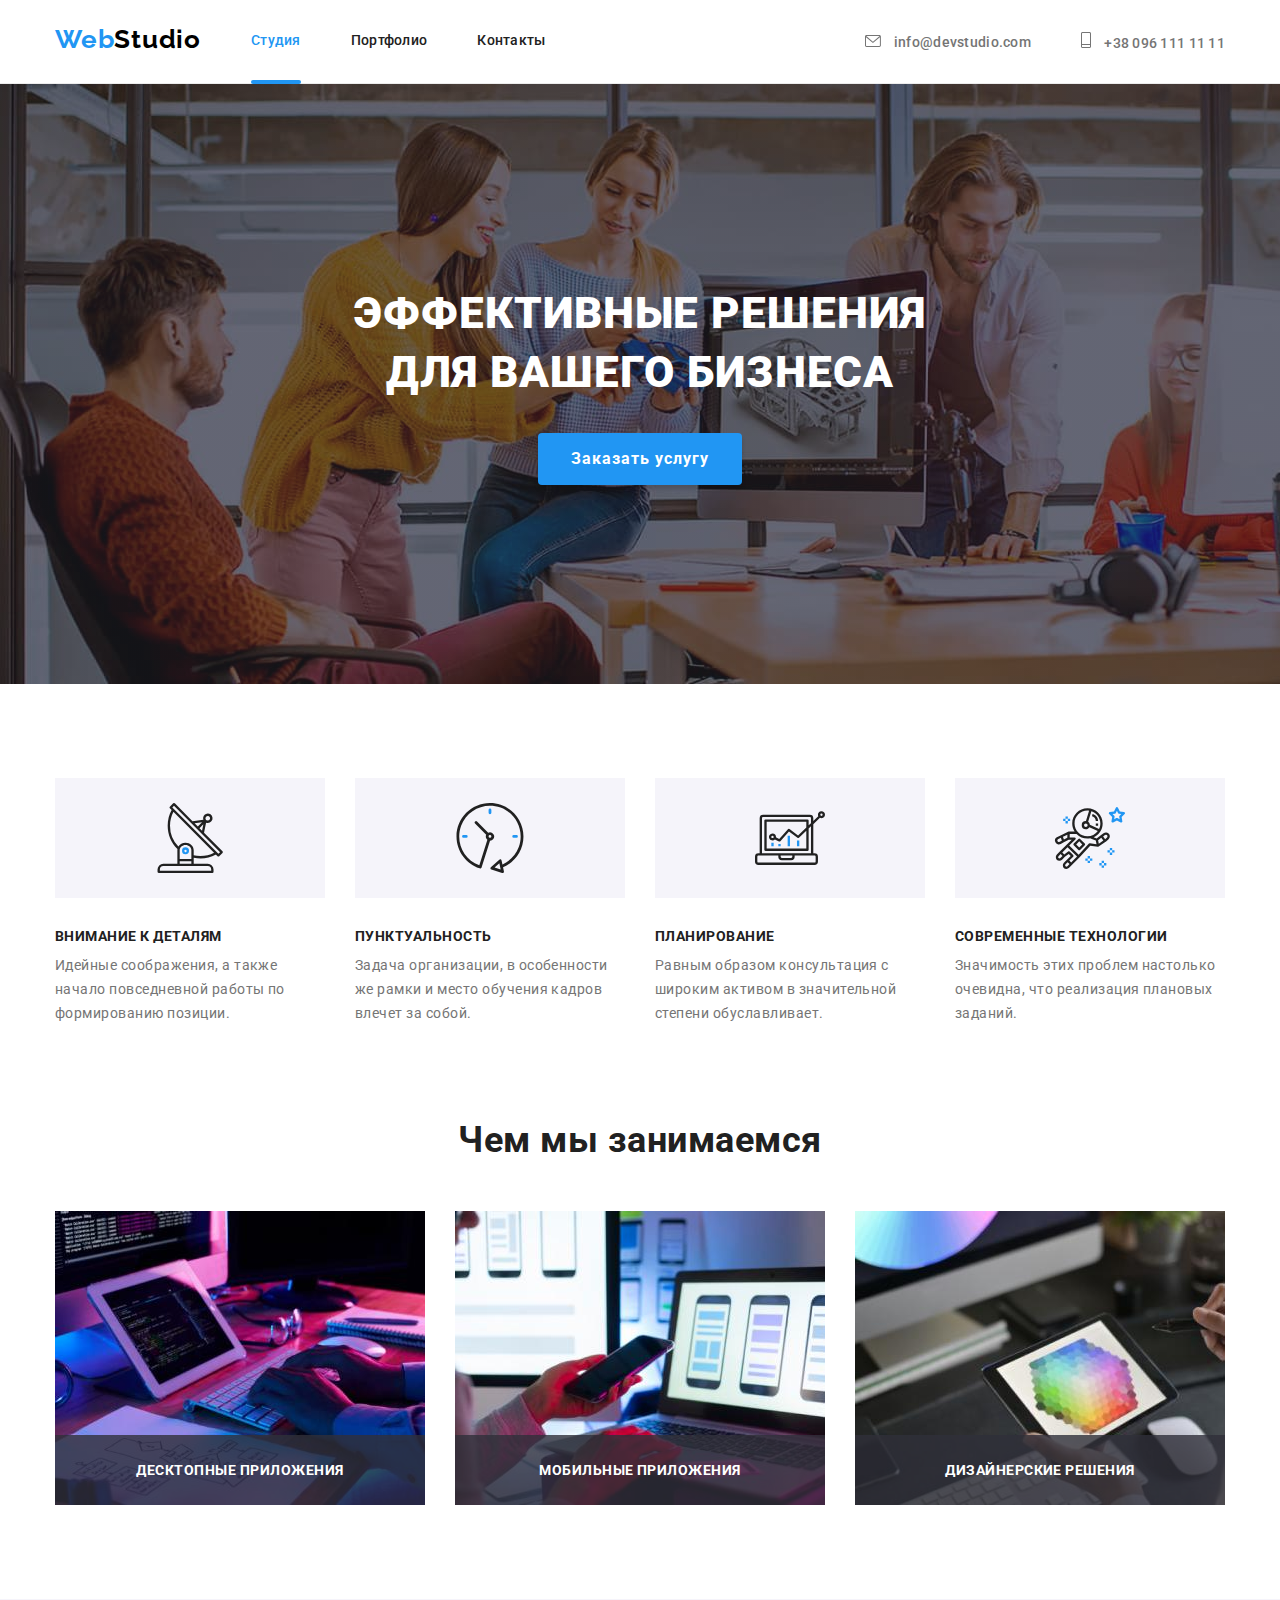
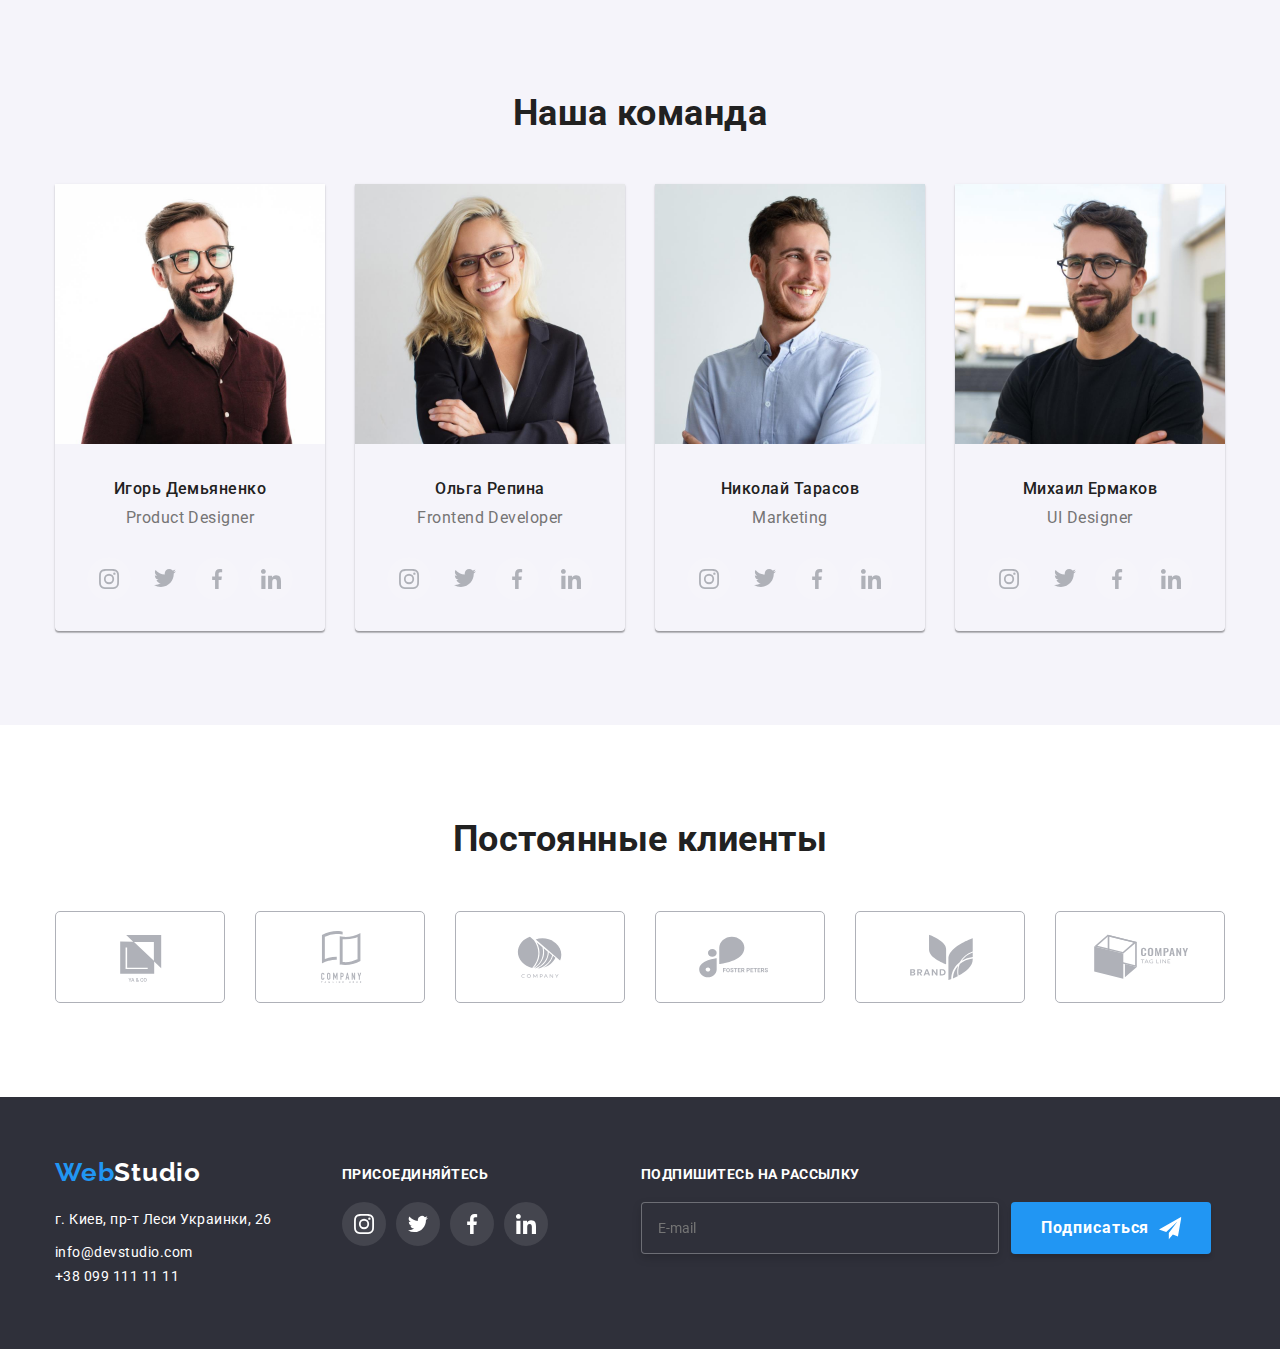
==== commit 88c7341f: "lp" ====
--- a/index.html
+++ b/index.html
@@ -459,7 +459,7 @@
     </section>
     <footer class="footer">
       <div class="container flexbox">
-        <div class="address">
+        <div class="address-list">
           <a href="./index.html" class="footer__logo"
             ><span class="footer__label">Web</span>Studio</a
           >
--- a/css/main.min.css
+++ b/css/main.min.css
@@ -1,2 +1,2 @@
-body{color:var(--title-text-color);background-color:var(--primary-white-color);font-family:roboto, sans-serif;letter-spacing:0.03em}.visually-hidden{position:absolute !important;clip:rect(1px 1px 1px 1px);clip:rect(1px, 1px, 1px, 1px);padding:0 !important;border:0 !important;height:1px !important;width:1px !important;overflow:hidden}h1,h2,h3,p,ul{margin:0;padding:0}.list{list-style:none}.link{text-decoration:none;-webkit-transition-property:color;transition-property:color;-webkit-transition-duration:250ms;transition-duration:250ms;-webkit-transition-timing-function:cubic-bezier(0.4, 0, 0.2, 1);transition-timing-function:cubic-bezier(0.4, 0, 0.2, 1)}.section{padding-top:94px;padding-bottom:94px}.container{width:1200px;padding-right:15px;padding-left:15px;margin:0 auto}.page-header{background-color:#fff;font-weight:500;font-size:14px;line-height:1.15;letter-spacing:0.02em;border-bottom:1px solid #ececec}.page-header__container{display:-webkit-box;display:-ms-flexbox;display:flex}.sait-nav{display:-webkit-box;display:-ms-flexbox;display:flex;-webkit-box-align:center;-ms-flex-align:center;align-items:center}.sait-nav__item{margin-right:50px}.sait-nav__item:last-child{margin-right:0}.sait-nav__item:first-child{padding-top:24px;padding-bottom:25px}.sait-nav__link{color:#212121;position:relative}.sait-nav__current::after{content:"";opacity:1;position:absolute;display:block;bottom:-37px;width:100%;height:4px;border-radius:2px;background-color:#2196f3}.sait-nav__current{color:#2196f3}.link{-webkit-transition-property:color;transition-property:color;-webkit-transition-duration:250ms;transition-duration:250ms;-webkit-transition-timing-function:cubic-bezier(0.4, 0, 0.2, 1);transition-timing-function:cubic-bezier(0.4, 0, 0.2, 1)}.link:hover,.link:focus{color:#2196f3}.contact{display:-webkit-box;display:-ms-flexbox;display:flex;-webkit-box-align:center;-ms-flex-align:center;align-items:center;margin-left:auto}.contact__item{padding-top:32px;padding-bottom:32px;-webkit-box-pack:baseline;-ms-flex-pack:baseline;justify-content:baseline}.contact__item:last-child{margin-left:50px}.contact__link{color:#757575}.contact__link:hover,.contact__link:focus{color:#2196f3}.contact__svg{margin-right:10px;fill:currentColor}.logo{color:#000;font-family:Raleway, sans-serif;font-weight:700;font-size:26px;line-height:1.2;letter-spacing:0.03em;text-decoration:none}.logo__label{color:#2196f3}.logo:hover,.logo:focus{color:inherit}.hero{background-color:#2f303a;color:#fff;letter-spacing:0.06em;text-align:center;padding-top:200px;padding-bottom:200px}.hero__text{font-weight:900;font-size:44px;line-height:1.35;text-transform:uppercase;margin-top:0;margin-bottom:30px}.button{background-color:#2196f3;color:#fff;font-family:inherit;font-weight:700;cursor:pointer;font-size:16px;line-height:1.87;letter-spacing:0.06em;border-radius:4px;padding:10px 32px;min-width:200px;-webkit-box-shadow:0px 4px 4px rgba(0,0,0,0.15);box-shadow:0px 4px 4px rgba(0,0,0,0.15);border:1px solid transparent}.overlay{max-width:1600px;max-height:600px;margin-left:auto;margin-right:auto;background-image:-webkit-gradient(linear, left top, right top, from(rgba(47,48,58,0.4)), to(rgba(47,48,58,0.4))),url(../img/hero.jpg);background-image:linear-gradient(to right, rgba(47,48,58,0.4), rgba(47,48,58,0.4)),url(../img/hero.jpg);background-size:cover;background-repeat:no-repeat}.features__list{display:-webkit-box;display:-ms-flexbox;display:flex}.features__item{width:270px;margin-right:30px}.features__item:last-child{margin-right:0}.features__title{font-weight:700;font-size:14px;line-height:1.15;margin-bottom:10px;margin-top:30px;text-transform:uppercase}.features__subtitle{color:#757575;font-size:14px;line-height:1.7}.features__icon{padding-top:25px}.features .features__headline{font-size:36px;line-height:1.15;text-align:center;margin-bottom:50px;padding-top:94px}.features .features__svg{background-color:#f5f4fa;height:120px;display:-webkit-box;display:-ms-flexbox;display:flex}.gallery{display:-webkit-box;display:-ms-flexbox;display:flex;max-height:294px}.gallery__img{display:block}.gallery__item{margin-right:30px}.gallery__item:last-child{margin-right:0}.gallery__thumb{position:relative;bottom:70px;width:100%;background-color:rgba(47,48,58,0.8);color:#fff;text-align:center}.gallery__title{font-weight:700;font-size:14px;margin:0;padding-top:27px;padding-right:auto;padding-bottom:27px;padding-left:auto;text-transform:uppercase}.team{background-color:#f5f4fa}.team__list{display:-webkit-box;display:-ms-flexbox;display:flex}.team__item{margin-right:30px;-webkit-box-shadow:0px 1px 3px rgba(0,0,0,0.12),0px 1px 1px rgba(0,0,0,0.14),0px 2px 1px rgba(0,0,0,0.2);box-shadow:0px 1px 3px rgba(0,0,0,0.12),0px 1px 1px rgba(0,0,0,0.14),0px 2px 1px rgba(0,0,0,0.2);border-radius:0px 0px 4px 4px}.team__item:last-child{margin-right:0}.team__headline{font-size:36px;line-height:1.15;text-align:center;margin-bottom:50px}.team__title{font-weight:500;font-size:16px;line-height:1.2;text-align:center;padding-top:30px;margin-bottom:10px}.team__text{color:#757575;line-height:1.2;text-align:center;padding-bottom:30px}.team-contact{display:-webkit-box;display:-ms-flexbox;display:flex;padding-right:32px;padding-bottom:30px;padding-left:32px}.team-contact__link{color:#afb1b8;display:block;width:44px;height:44px;border-radius:50%;text-align:center;-webkit-transition-property:background-color, color;transition-property:background-color, color;-webkit-transition-duration:250ms;transition-duration:250ms;-webkit-transition-timing-function:cubic-bezier(0.4, 0, 0.2, 1);transition-timing-function:cubic-bezier(0.4, 0, 0.2, 1)}.team-contact__link:hover,.team-contact__link:focus{color:#fff;background-color:#2196f3}.team-contact__item:not(:last-child){margin-right:10px}.team-contact__svg{fill:currentColor}.team-contact__svg--twitter{padding-top:10px;padding-left:4px}.clients__headline{font-size:36px;line-height:1.15;text-align:center;margin-bottom:50px}.clients__list{display:-webkit-box;display:-ms-flexbox;display:flex}.clients__item:not(:last-child){margin-right:30px}.clients__link{color:#afb1b8;display:block;width:170px;height:92px;border-radius:5px;border:1px solid #afb1b8;-webkit-transition-property:color;transition-property:color;-webkit-transition-duration:250ms;transition-duration:250ms;-webkit-transition-timing-function:cubic-bezier(0.4, 0, 0.2, 1);transition-timing-function:cubic-bezier(0.4, 0, 0.2, 1)}.clients__link:hover,.clients__link:focus{color:#2196f3;border:1px solid #2196f3}.clients__icon{fill:currentColor}.flexbox{display:-webkit-box;display:-ms-flexbox;display:flex}.footer{background-color:#2f303a;font-size:14px;text-decoration:none;line-height:1.7;padding-top:60px;padding-bottom:60px}.footer__logo{font-family:Raleway, sans-serif;font-weight:700;font-size:26px;line-height:1.2;letter-spacing:0.03em;text-decoration:none;color:#fff}.footer__label{color:#2196f3}.footer__title{margin-bottom:20px;color:#fff;font-weight:700;font-size:14px;line-height:1.14;text-transform:uppercase}.address{color:#fff;font-style:inherit}.address__link{color:#fff;display:inline-block}.address__link:hover,.address__link:focus{color:#2196f3}.address__item:first-child{margin-top:20px;margin-bottom:9px;margin-right:70px}.social-link{padding-top:10px;margin-right:93px}.social{display:-webkit-box;display:-ms-flexbox;display:flex}.social__item:not(:last-child){margin-right:10px}.social__icon{fill:currentColor}.social__link{display:block;width:44px;height:44px;color:rgba(255,255,255,0.1);border-radius:50%}.form{padding-top:10px}.form__title{margin-bottom:20px}.form-section{display:-webkit-box;display:-ms-flexbox;display:flex}.form-sectioninput::-webkit-input-placeholder{color:rgba(255,255,255,0.6);font-weight:400;font-size:16px;line-height:1.25;letter-spacing:0.03em}.form-sectioninput:-ms-input-placeholder{color:rgba(255,255,255,0.6);font-weight:400;font-size:16px;line-height:1.25;letter-spacing:0.03em}.form-sectioninput::-ms-input-placeholder{color:rgba(255,255,255,0.6);font-weight:400;font-size:16px;line-height:1.25;letter-spacing:0.03em}.form-sectioninput::placeholder{color:rgba(255,255,255,0.6);font-weight:400;font-size:16px;line-height:1.25;letter-spacing:0.03em}.form-section__email{width:358px;margin-right:12px;border:1px solid rgba(255,255,255,0.3);-webkit-box-sizing:border-box;box-sizing:border-box;-webkit-filter:drop-shadow(0px 4px 4px rgba(0,0,0,0.15));filter:drop-shadow(0px 4px 4px rgba(0,0,0,0.15));border-radius:4px;color:#fff;background-color:#2f303a;padding-top:15px;padding-bottom:15px;padding-left:16px}.form-button{width:200px;padding-top:10px;padding-right:28px;padding-bottom:10px;padding-left:29px;background-color:#2196f3;color:#fff;font-weight:700;font-size:16px;line-height:1.87;letter-spacing:0.06em;display:-webkit-box;display:-ms-flexbox;display:flex;-webkit-box-align:center;-ms-flex-align:center;align-items:center;text-align:center;cursor:pointer;-webkit-box-shadow:0px 4px 4px rgba(0,0,0,0.15);box-shadow:0px 4px 4px rgba(0,0,0,0.15);border-radius:4px;border:1px solid transparent}.form-button__send{margin-left:10px}.backdrop{position:fixed;top:0;left:0;width:100%;height:100%;background-color:rgba(0,0,0,0.2);opacity:1;-webkit-transition:opacity 250ms cubic-bezier(0.4, 0, 0.2, 1);transition:opacity 250ms cubic-bezier(0.4, 0, 0.2, 1)}.is-hidden{opacity:0;pointer-events:none;visibility:inherit}.modal{position:absolute;top:50%;left:50%;-webkit-transform:translate(-50%, -50%) scale(1);transform:translate(-50%, -50%) scale(1);-webkit-transition:-webkit-transform 250ms cubic-bezier(0.4, 0, 0.2, 1);transition:-webkit-transform 250ms cubic-bezier(0.4, 0, 0.2, 1);transition:transform 250ms cubic-bezier(0.4, 0, 0.2, 1);transition:transform 250ms cubic-bezier(0.4, 0, 0.2, 1), -webkit-transform 250ms cubic-bezier(0.4, 0, 0.2, 1);min-width:528px;min-height:581px;padding:40px;background-color:#fff;-webkit-box-shadow:0px 1px 3px rgba(0,0,0,0.12),0px 1px 1px rgba(0,0,0,0.14),0px 2px 1px rgba(0,0,0,0.2);box-shadow:0px 1px 3px rgba(0,0,0,0.12),0px 1px 1px rgba(0,0,0,0.14),0px 2px 1px rgba(0,0,0,0.2);border-radius:4px}.modal__title{font-size:20px;line-height:1.15;text-align:center;letter-spacing:0.03em;margin-bottom:2px}.modal__form{display:-webkit-box;display:-ms-flexbox;display:flex;-webkit-box-orient:vertical;-webkit-box-direction:normal;-ms-flex-direction:column;flex-direction:column}.modal__form:focus{outline-color:#2196f3;-webkit-transition-duration:250ms;transition-duration:250ms;-webkit-transition-timing-function:cubic-bezier(0.4, 0, 0.2, 1);transition-timing-function:cubic-bezier(0.4, 0, 0.2, 1)}.form-field{display:-webkit-box;display:-ms-flexbox;display:flex;-webkit-box-orient:vertical;-webkit-box-direction:normal;-ms-flex-direction:column;flex-direction:column}.form-field:focus-within{fill:#2196f3;color:#2196f3;-webkit-transition-duration:250ms;transition-duration:250ms;-webkit-transition-timing-function:cubic-bezier(0.4, 0, 0.2, 1);transition-timing-function:cubic-bezier(0.4, 0, 0.2, 1)}.form-field__label{margin-top:10px;margin-bottom:4px;font-size:12px;line-height:1.16;color:#757575;letter-spacing:0.01em}.form-field__person{position:absolute;left:55.5px;top:103px}.form-field__phone{position:absolute;left:55.5px;top:171px}.form-field__email{position:absolute;left:55.5px;top:239px}.form-field__input{width:448px;height:40px;border:1px solid rgba(33,33,33,0.2);-webkit-box-sizing:border-box;box-sizing:border-box;border-radius:4px;padding-left:42px}.form-field__input:focus{outline-color:#2196f3;-webkit-transition-duration:250ms;transition-duration:250ms;-webkit-transition-timing-function:cubic-bezier(0.4, 0, 0.2, 1);transition-timing-function:cubic-bezier(0.4, 0, 0.2, 1)}.form-field__input::-webkit-input-placeholder{font-size:14px;line-height:1, 14;letter-spacing:0.01em;color:rgba(117,117,117,0.5)}.form-field__input:-ms-input-placeholder{font-size:14px;line-height:1, 14;letter-spacing:0.01em;color:rgba(117,117,117,0.5)}.form-field__input::-ms-input-placeholder{font-size:14px;line-height:1, 14;letter-spacing:0.01em;color:rgba(117,117,117,0.5)}.form-field__input::placeholder{font-size:14px;line-height:1, 14;letter-spacing:0.01em;color:rgba(117,117,117,0.5)}.form-field__textarea{resize:none;height:120px;padding:12px 16px}.checkbox-field{display:-webkit-inline-box;display:-ms-inline-flexbox;display:inline-flex;vertical-align:middle}.checkbox-field__label{display:inline-block;font-size:14px;font-weight:400;line-height:1.71;letter-spacing:0.03em;color:#757575;text-align:center;padding-left:37px;margin-top:20px}.checkbox-field__label::before{content:"";position:absolute;bottom:127px;left:52px;display:inline-block;width:16px;height:16px;border:2px solid #212121;border-radius:3px}.checkbox-field__link{color:#2196f3;-webkit-text-decoration-line:underline;text-decoration-line:underline}.checkbox-field__check:checked+.checkbox-field__label::before{background-color:#2196f3;background-origin:border-box;border:#2196f3;background-image:url(../img/icon-check.svg);-webkit-transition-duration:250ms;transition-duration:250ms;-webkit-transition-timing-function:cubic-bezier(0.4, 0, 0.2, 1);transition-timing-function:cubic-bezier(0.4, 0, 0.2, 1)}.button-modal{position:absolute;left:160px;bottom:40px;background-color:#188ce8;width:200px;margin-top:30px}.modal-close{position:absolute;top:9px;right:9px;width:30px;height:30px;border-radius:50%;border:1px solid rgba(0,0,0,0.1);background-color:#fff;cursor:pointer}.modal-close:hover,.modal-close:focus{fill:#2196f3;-webkit-transition-duration:250ms;transition-duration:250ms;-webkit-transition-timing-function:cubic-bezier(0.4, 0, 0.2, 1);transition-timing-function:cubic-bezier(0.4, 0, 0.2, 1)}.project-section{padding-top:94px;padding-bottom:94px}.project__button{background-color:#f5f4fa;color:#212121;cursor:pointer;font-family:inherit;font-size:16px;font-weight:500;line-height:1.6;letter-spacing:0.03em;border-radius:4px;min-width:73px;padding:6px 22px;border:1px solid transparent;-webkit-transition-property:background-color, color, -webkit-box-shadow;transition-property:background-color, color, -webkit-box-shadow;transition-property:background-color, color, box-shadow;transition-property:background-color, color, box-shadow, -webkit-box-shadow;-webkit-transition-duration:250ms;transition-duration:250ms;-webkit-transition-timing-function:cubic-bezier(0.4, 0, 0.2, 1);transition-timing-function:cubic-bezier(0.4, 0, 0.2, 1)}.project__item{margin-right:8px}.project__item:last-child{margin-right:0}.project__list{display:-webkit-box;display:-ms-flexbox;display:flex;-webkit-box-pack:center;-ms-flex-pack:center;justify-content:center;margin-bottom:50px;list-style:none}.project__button:hover,.project__button:focus{background-color:#2196f3;color:#fff;border:1px solid transparent;-webkit-box-shadow:0px 3px 1px rgba(0,0,0,0.1),0px 1px 2px rgba(0,0,0,0.08),0px 2px 2px rgba(0,0,0,0.12);box-shadow:0px 3px 1px rgba(0,0,0,0.1),0px 1px 2px rgba(0,0,0,0.08),0px 2px 2px rgba(0,0,0,0.12)}
+body{color:#212121;background-color:#fff;font-family:roboto, sans-serif;letter-spacing:0.03em;margin:0;padding:0}.visually-hidden{position:absolute !important;clip:rect(1px 1px 1px 1px);clip:rect(1px, 1px, 1px, 1px);padding:0 !important;border:0 !important;height:1px !important;width:1px !important;overflow:hidden}h1,h2,h3,p,ul{margin:0;padding:0}.list{list-style:none}.link{text-decoration:none;-webkit-transition-property:color;transition-property:color;-webkit-transition-duration:250ms;transition-duration:250ms;-webkit-transition-timing-function:cubic-bezier(0.4, 0, 0.2, 1);transition-timing-function:cubic-bezier(0.4, 0, 0.2, 1)}.section{padding-top:94px;padding-bottom:94px}.container{width:1200px;padding-right:15px;padding-left:15px;margin:0 auto}.page-header{background-color:#fff;font-weight:500;font-size:14px;line-height:1.15;letter-spacing:0.02em;border-bottom:1px solid #ececec}.page-header__container{display:-webkit-box;display:-ms-flexbox;display:flex}.sait-nav{display:-webkit-box;display:-ms-flexbox;display:flex;-webkit-box-align:center;-ms-flex-align:center;align-items:center}.sait-nav__item{margin-right:50px}.sait-nav__item:last-child{margin-right:0}.sait-nav__item:first-child{padding-top:24px;padding-bottom:25px}.sait-nav__link{color:#212121;position:relative}.sait-nav__current::after{content:"";opacity:1;position:absolute;display:block;bottom:-36px;width:100%;height:4px;border-radius:2px;background-color:#2196f3}.sait-nav__current{color:#2196f3}.link{-webkit-transition-property:color;transition-property:color;-webkit-transition-duration:250ms;transition-duration:250ms;-webkit-transition-timing-function:cubic-bezier(0.4, 0, 0.2, 1);transition-timing-function:cubic-bezier(0.4, 0, 0.2, 1)}.link:hover,.link:focus{color:#2196f3}.contact{display:-webkit-box;display:-ms-flexbox;display:flex;-webkit-box-align:center;-ms-flex-align:center;align-items:center;margin-left:auto}.contact__item{padding-top:32px;padding-bottom:32px;-webkit-box-pack:baseline;-ms-flex-pack:baseline;justify-content:baseline}.contact__item:last-child{margin-left:50px}.contact__link{color:#757575}.contact__link:hover,.contact__link:focus{color:#2196f3}.contact__svg{margin-right:10px;fill:currentColor}.logo{color:#000;font-family:Raleway, sans-serif;font-weight:700;font-size:26px;line-height:1.2;letter-spacing:0.03em;text-decoration:none}.logo__label{color:#2196f3}.logo:hover,.logo:focus{color:inherit}.hero{background-color:#2f303a;color:#fff;letter-spacing:0.06em;text-align:center;padding-top:200px;padding-bottom:200px}.hero__text{font-weight:900;font-size:44px;line-height:1.35;text-transform:uppercase;margin-top:0;margin-bottom:30px}.button{background-color:#2196f3;color:#fff;font-family:inherit;font-weight:700;cursor:pointer;font-size:16px;line-height:1.87;letter-spacing:0.06em;border-radius:4px;padding:10px 32px;min-width:200px;-webkit-box-shadow:0px 4px 4px rgba(0,0,0,0.15);box-shadow:0px 4px 4px rgba(0,0,0,0.15);border:1px solid transparent}.overlay{max-width:1600px;max-height:600px;margin-left:auto;margin-right:auto;background-image:-webkit-gradient(linear, left top, right top, from(rgba(47,48,58,0.4)), to(rgba(47,48,58,0.4))),url(../img/hero.jpg);background-image:linear-gradient(to right, rgba(47,48,58,0.4), rgba(47,48,58,0.4)),url(../img/hero.jpg);background-size:cover;background-repeat:no-repeat}.features__list{display:-webkit-box;display:-ms-flexbox;display:flex}.features__item{width:270px;margin-right:30px}.features__item:last-child{margin-right:0}.features__title{font-weight:700;font-size:14px;line-height:1.15;margin-bottom:10px;margin-top:30px;text-transform:uppercase}.features__subtitle{color:#757575;font-size:14px;line-height:1.7}.features__icon{padding-top:25px}.features .features__headline{font-size:36px;line-height:1.15;text-align:center;margin-bottom:50px;padding-top:94px}.features .features__svg{background-color:#f5f4fa;height:120px;display:-webkit-box;display:-ms-flexbox;display:flex}.gallery{display:-webkit-box;display:-ms-flexbox;display:flex;max-height:294px}.gallery__img{display:block}.gallery__item{margin-right:30px}.gallery__item:last-child{margin-right:0}.gallery__thumb{position:relative;bottom:70px;width:100%;background-color:rgba(47,48,58,0.8);color:#fff;text-align:center}.gallery__title{font-weight:700;font-size:14px;margin:0;padding-top:27px;padding-right:auto;padding-bottom:27px;padding-left:auto;text-transform:uppercase}.team{background-color:#f5f4fa}.team__list{display:-webkit-box;display:-ms-flexbox;display:flex}.team__item{margin-right:30px;-webkit-box-shadow:0px 1px 3px rgba(0,0,0,0.12),0px 1px 1px rgba(0,0,0,0.14),0px 2px 1px rgba(0,0,0,0.2);box-shadow:0px 1px 3px rgba(0,0,0,0.12),0px 1px 1px rgba(0,0,0,0.14),0px 2px 1px rgba(0,0,0,0.2);border-radius:0px 0px 4px 4px}.team__item:last-child{margin-right:0}.team__headline{font-size:36px;line-height:1.15;text-align:center;margin-bottom:50px}.team__title{font-weight:500;font-size:16px;line-height:1.2;text-align:center;padding-top:30px;margin-bottom:10px}.team__text{color:#757575;line-height:1.2;text-align:center;padding-bottom:30px}.team-contact{display:-webkit-box;display:-ms-flexbox;display:flex;padding-right:32px;padding-bottom:30px;padding-left:32px}.team-contact__link{color:#afb1b8;display:block;width:44px;height:44px;border-radius:50%;text-align:center;-webkit-transition-property:background-color, color;transition-property:background-color, color;-webkit-transition-duration:250ms;transition-duration:250ms;-webkit-transition-timing-function:cubic-bezier(0.4, 0, 0.2, 1);transition-timing-function:cubic-bezier(0.4, 0, 0.2, 1)}.team-contact__link:hover,.team-contact__link:focus{color:#fff;background-color:#2196f3}.team-contact__item:not(:last-child){margin-right:10px}.team-contact__svg{fill:currentColor}.team-contact__svg--twitter{padding-top:10px;padding-left:4px}.clients__headline{font-size:36px;line-height:1.15;text-align:center;margin-bottom:50px}.clients__list{display:-webkit-box;display:-ms-flexbox;display:flex}.clients__item:not(:last-child){margin-right:30px}.clients__link{color:#afb1b8;display:block;width:170px;height:92px;border-radius:5px;border:1px solid #afb1b8;-webkit-transition-property:color;transition-property:color;-webkit-transition-duration:250ms;transition-duration:250ms;-webkit-transition-timing-function:cubic-bezier(0.4, 0, 0.2, 1);transition-timing-function:cubic-bezier(0.4, 0, 0.2, 1)}.clients__link:hover,.clients__link:focus{color:#2196f3;border:1px solid #2196f3}.clients__icon{fill:currentColor}.flexbox{display:-webkit-box;display:-ms-flexbox;display:flex}.footer{background-color:#2f303a;font-size:14px;text-decoration:none;line-height:1.7;padding-top:60px;padding-bottom:60px}.footer__logo{font-family:Raleway, sans-serif;font-weight:700;font-size:26px;line-height:1.2;letter-spacing:0.03em;text-decoration:none;color:#fff}.footer__label{color:#2196f3}.footer__title{margin-bottom:20px;color:#fff;font-weight:700;font-size:14px;line-height:1.14;text-transform:uppercase}.address{color:#fff;font-style:inherit}.address__link{color:#fff;display:inline-block}.address__link:hover,.address__link:focus{color:#2196f3}.address__item:first-child{margin-top:20px;margin-bottom:9px;margin-right:70px}.social-link{padding-top:10px;margin-right:93px}.social{display:-webkit-box;display:-ms-flexbox;display:flex}.social__item:not(:last-child){margin-right:10px}.social__icon{fill:currentColor}.social__link{display:block;width:44px;height:44px;color:rgba(255,255,255,0.1);border-radius:50%}.form{padding-top:10px}.form__title{margin-bottom:20px}.form-section{display:-webkit-box;display:-ms-flexbox;display:flex}.form-sectioninput::-webkit-input-placeholder{color:rgba(255,255,255,0.6);font-weight:400;font-size:16px;line-height:1.25;letter-spacing:0.03em}.form-sectioninput:-ms-input-placeholder{color:rgba(255,255,255,0.6);font-weight:400;font-size:16px;line-height:1.25;letter-spacing:0.03em}.form-sectioninput::-ms-input-placeholder{color:rgba(255,255,255,0.6);font-weight:400;font-size:16px;line-height:1.25;letter-spacing:0.03em}.form-sectioninput::placeholder{color:rgba(255,255,255,0.6);font-weight:400;font-size:16px;line-height:1.25;letter-spacing:0.03em}.form-section__email{width:358px;margin-right:12px;border:1px solid rgba(255,255,255,0.3);-webkit-box-sizing:border-box;box-sizing:border-box;-webkit-filter:drop-shadow(0px 4px 4px rgba(0,0,0,0.15));filter:drop-shadow(0px 4px 4px rgba(0,0,0,0.15));border-radius:4px;color:#fff;background-color:#2f303a;padding-top:15px;padding-bottom:15px;padding-left:16px}.form-button{width:200px;padding-top:10px;padding-right:28px;padding-bottom:10px;padding-left:29px;background-color:#2196f3;color:#fff;font-weight:700;font-size:16px;line-height:1.87;letter-spacing:0.06em;display:-webkit-box;display:-ms-flexbox;display:flex;-webkit-box-align:center;-ms-flex-align:center;align-items:center;text-align:center;cursor:pointer;-webkit-box-shadow:0px 4px 4px rgba(0,0,0,0.15);box-shadow:0px 4px 4px rgba(0,0,0,0.15);border-radius:4px;border:1px solid transparent}.form-button__send{margin-left:10px}.backdrop{position:fixed;top:0;left:0;width:100%;height:100%;background-color:rgba(0,0,0,0.2);opacity:1;-webkit-transition:opacity 250ms cubic-bezier(0.4, 0, 0.2, 1);transition:opacity 250ms cubic-bezier(0.4, 0, 0.2, 1)}.is-hidden{opacity:0;pointer-events:none;visibility:inherit}.modal{position:absolute;top:50%;left:50%;-webkit-transform:translate(-50%, -50%) scale(1);transform:translate(-50%, -50%) scale(1);-webkit-transition:-webkit-transform 250ms cubic-bezier(0.4, 0, 0.2, 1);transition:-webkit-transform 250ms cubic-bezier(0.4, 0, 0.2, 1);transition:transform 250ms cubic-bezier(0.4, 0, 0.2, 1);transition:transform 250ms cubic-bezier(0.4, 0, 0.2, 1), -webkit-transform 250ms cubic-bezier(0.4, 0, 0.2, 1);min-width:528px;min-height:581px;padding:40px;background-color:#fff;-webkit-box-shadow:0px 1px 3px rgba(0,0,0,0.12),0px 1px 1px rgba(0,0,0,0.14),0px 2px 1px rgba(0,0,0,0.2);box-shadow:0px 1px 3px rgba(0,0,0,0.12),0px 1px 1px rgba(0,0,0,0.14),0px 2px 1px rgba(0,0,0,0.2);border-radius:4px}.modal__title{font-size:20px;line-height:1.15;text-align:center;letter-spacing:0.03em;margin-bottom:2px}.modal__form{display:-webkit-box;display:-ms-flexbox;display:flex;-webkit-box-orient:vertical;-webkit-box-direction:normal;-ms-flex-direction:column;flex-direction:column}.modal__form:focus{outline-color:#2196f3;-webkit-transition-duration:250ms;transition-duration:250ms;-webkit-transition-timing-function:cubic-bezier(0.4, 0, 0.2, 1);transition-timing-function:cubic-bezier(0.4, 0, 0.2, 1)}.form-field{display:-webkit-box;display:-ms-flexbox;display:flex;-webkit-box-orient:vertical;-webkit-box-direction:normal;-ms-flex-direction:column;flex-direction:column}.form-field:focus-within{fill:#2196f3;color:#2196f3;-webkit-transition-duration:250ms;transition-duration:250ms;-webkit-transition-timing-function:cubic-bezier(0.4, 0, 0.2, 1);transition-timing-function:cubic-bezier(0.4, 0, 0.2, 1)}.form-field__label{margin-top:10px;margin-bottom:4px;font-size:12px;line-height:1.16;color:#757575;letter-spacing:0.01em}.form-field__person{position:absolute;left:55.5px;top:103px}.form-field__phone{position:absolute;left:55.5px;top:171px}.form-field__email{position:absolute;left:55.5px;top:239px}.form-field__input{width:448px;height:40px;border:1px solid rgba(33,33,33,0.2);-webkit-box-sizing:border-box;box-sizing:border-box;border-radius:4px;padding-left:42px}.form-field__input:focus{outline-color:#2196f3;-webkit-transition-duration:250ms;transition-duration:250ms;-webkit-transition-timing-function:cubic-bezier(0.4, 0, 0.2, 1);transition-timing-function:cubic-bezier(0.4, 0, 0.2, 1)}.form-field__input::-webkit-input-placeholder{font-size:14px;line-height:1, 14;letter-spacing:0.01em;color:rgba(117,117,117,0.5)}.form-field__input:-ms-input-placeholder{font-size:14px;line-height:1, 14;letter-spacing:0.01em;color:rgba(117,117,117,0.5)}.form-field__input::-ms-input-placeholder{font-size:14px;line-height:1, 14;letter-spacing:0.01em;color:rgba(117,117,117,0.5)}.form-field__input::placeholder{font-size:14px;line-height:1, 14;letter-spacing:0.01em;color:rgba(117,117,117,0.5)}.form-field__textarea{resize:none;height:120px;padding:12px 16px}.checkbox-field{display:-webkit-inline-box;display:-ms-inline-flexbox;display:inline-flex;vertical-align:middle}.checkbox-field__label{display:inline-block;font-size:14px;font-weight:400;line-height:1.71;letter-spacing:0.03em;color:#757575;text-align:center;padding-left:37px;margin-top:20px}.checkbox-field__label::before{content:"";position:absolute;bottom:127px;left:52px;display:inline-block;width:16px;height:16px;border:2px solid #212121;border-radius:3px}.checkbox-field__link{color:#2196f3;-webkit-text-decoration-line:underline;text-decoration-line:underline}.checkbox-field__check:checked+.checkbox-field__label::before{background-color:#2196f3;background-origin:border-box;border:#2196f3;background-image:url(../img/icon-check.svg);-webkit-transition-duration:250ms;transition-duration:250ms;-webkit-transition-timing-function:cubic-bezier(0.4, 0, 0.2, 1);transition-timing-function:cubic-bezier(0.4, 0, 0.2, 1)}.button-modal{position:absolute;left:160px;bottom:40px;background-color:#188ce8;width:200px;margin-top:30px}.modal-close{position:absolute;top:9px;right:9px;width:30px;height:30px;border-radius:50%;border:1px solid rgba(0,0,0,0.1);background-color:#fff;cursor:pointer}.modal-close:hover,.modal-close:focus{fill:#2196f3;-webkit-transition-duration:250ms;transition-duration:250ms;-webkit-transition-timing-function:cubic-bezier(0.4, 0, 0.2, 1);transition-timing-function:cubic-bezier(0.4, 0, 0.2, 1)}.project-section{padding-top:94px;padding-bottom:94px}.project__button{background-color:#f5f4fa;color:#212121;cursor:pointer;font-family:inherit;font-size:16px;font-weight:500;line-height:1.6;letter-spacing:0.03em;border-radius:4px;min-width:73px;padding:6px 22px;border:1px solid transparent;-webkit-transition-property:background-color, color, -webkit-box-shadow;transition-property:background-color, color, -webkit-box-shadow;transition-property:background-color, color, box-shadow;transition-property:background-color, color, box-shadow, -webkit-box-shadow;-webkit-transition-duration:250ms;transition-duration:250ms;-webkit-transition-timing-function:cubic-bezier(0.4, 0, 0.2, 1);transition-timing-function:cubic-bezier(0.4, 0, 0.2, 1)}.project__item{margin-right:8px}.project__item:last-child{margin-right:0}.project__list{display:-webkit-box;display:-ms-flexbox;display:flex;-webkit-box-pack:center;-ms-flex-pack:center;justify-content:center;margin-bottom:50px;list-style:none}.project__button:hover,.project__button:focus{background-color:#2196f3;color:#fff;border:1px solid transparent;-webkit-box-shadow:0px 3px 1px rgba(0,0,0,0.1),0px 1px 2px rgba(0,0,0,0.08),0px 2px 2px rgba(0,0,0,0.12);box-shadow:0px 3px 1px rgba(0,0,0,0.1),0px 1px 2px rgba(0,0,0,0.08),0px 2px 2px rgba(0,0,0,0.12)}.project-gallery{display:-webkit-box;display:-ms-flexbox;display:flex;-ms-flex-wrap:wrap;flex-wrap:wrap;margin-right:-30px}.project-gallery__link{display:block;text-decoration:none;color:inherit;-webkit-transition-property:-webkit-box-shadow;transition-property:-webkit-box-shadow;transition-property:box-shadow;transition-property:box-shadow, -webkit-box-shadow;-webkit-transition-duration:250ms;transition-duration:250ms;-webkit-transition-timing-function:cubic-bezier(0.4, 0, 0.2, 1);transition-timing-function:cubic-bezier(0.4, 0, 0.2, 1)}.project-gallery__link:hover,.project-gallery__link:focus{-webkit-box-shadow:0px 1px 1px rgba(0,0,0,0.12),0px 4px 4px rgba(0,0,0,0.06),1px 4px 6px rgba(0,0,0,0.16);box-shadow:0px 1px 1px rgba(0,0,0,0.12),0px 4px 4px rgba(0,0,0,0.06),1px 4px 6px rgba(0,0,0,0.16)}.project-gallery__link:hover .overlay-card,.project-gallery__link:focus .overlay-card{-webkit-transform:translateY(-100%);transform:translateY(-100%)}.project-gallery__thumb{position:relative;overflow:hidden}.project-gallery__item{-ms-flex-preferred-size:calc(100% / 3 - 30px);flex-basis:calc(100% / 3 - 30px);margin-right:30px;margin-bottom:30px}.project-gallery__item:nth-child(3n){margin-right:0}.project-gallery__item:nth-child(n+7){margin-bottom:0}.project-gallery__img{display:block}.project-gallery__title{font-size:18px;line-height:2;letter-spacing:0.06em;margin-bottom:4px}.project-gallery__text{color:#757575;font-size:16px;line-height:1.9}.project-gallery__card{border:1px solid #eeeeee;border-top:transparent;width:370px;padding-top:20px;padding-right:24px;padding-bottom:20px;padding-left:24px}.overlay-card{position:absolute;top:100%;left:0;width:100%;padding:63px 24px;color:#fff;background-color:rgba(33,150,243,0.9);font-weight:normal;font-size:18px;line-height:1.56;letter-spacing:0.03em;-webkit-transition:-webkit-transform 250ms cubic-bezier(0.4, 0, 0.2, 1);transition:-webkit-transform 250ms cubic-bezier(0.4, 0, 0.2, 1);transition:transform 250ms cubic-bezier(0.4, 0, 0.2, 1);transition:transform 250ms cubic-bezier(0.4, 0, 0.2, 1), -webkit-transform 250ms cubic-bezier(0.4, 0, 0.2, 1)}
 /*# sourceMappingURL=main.min.css.map */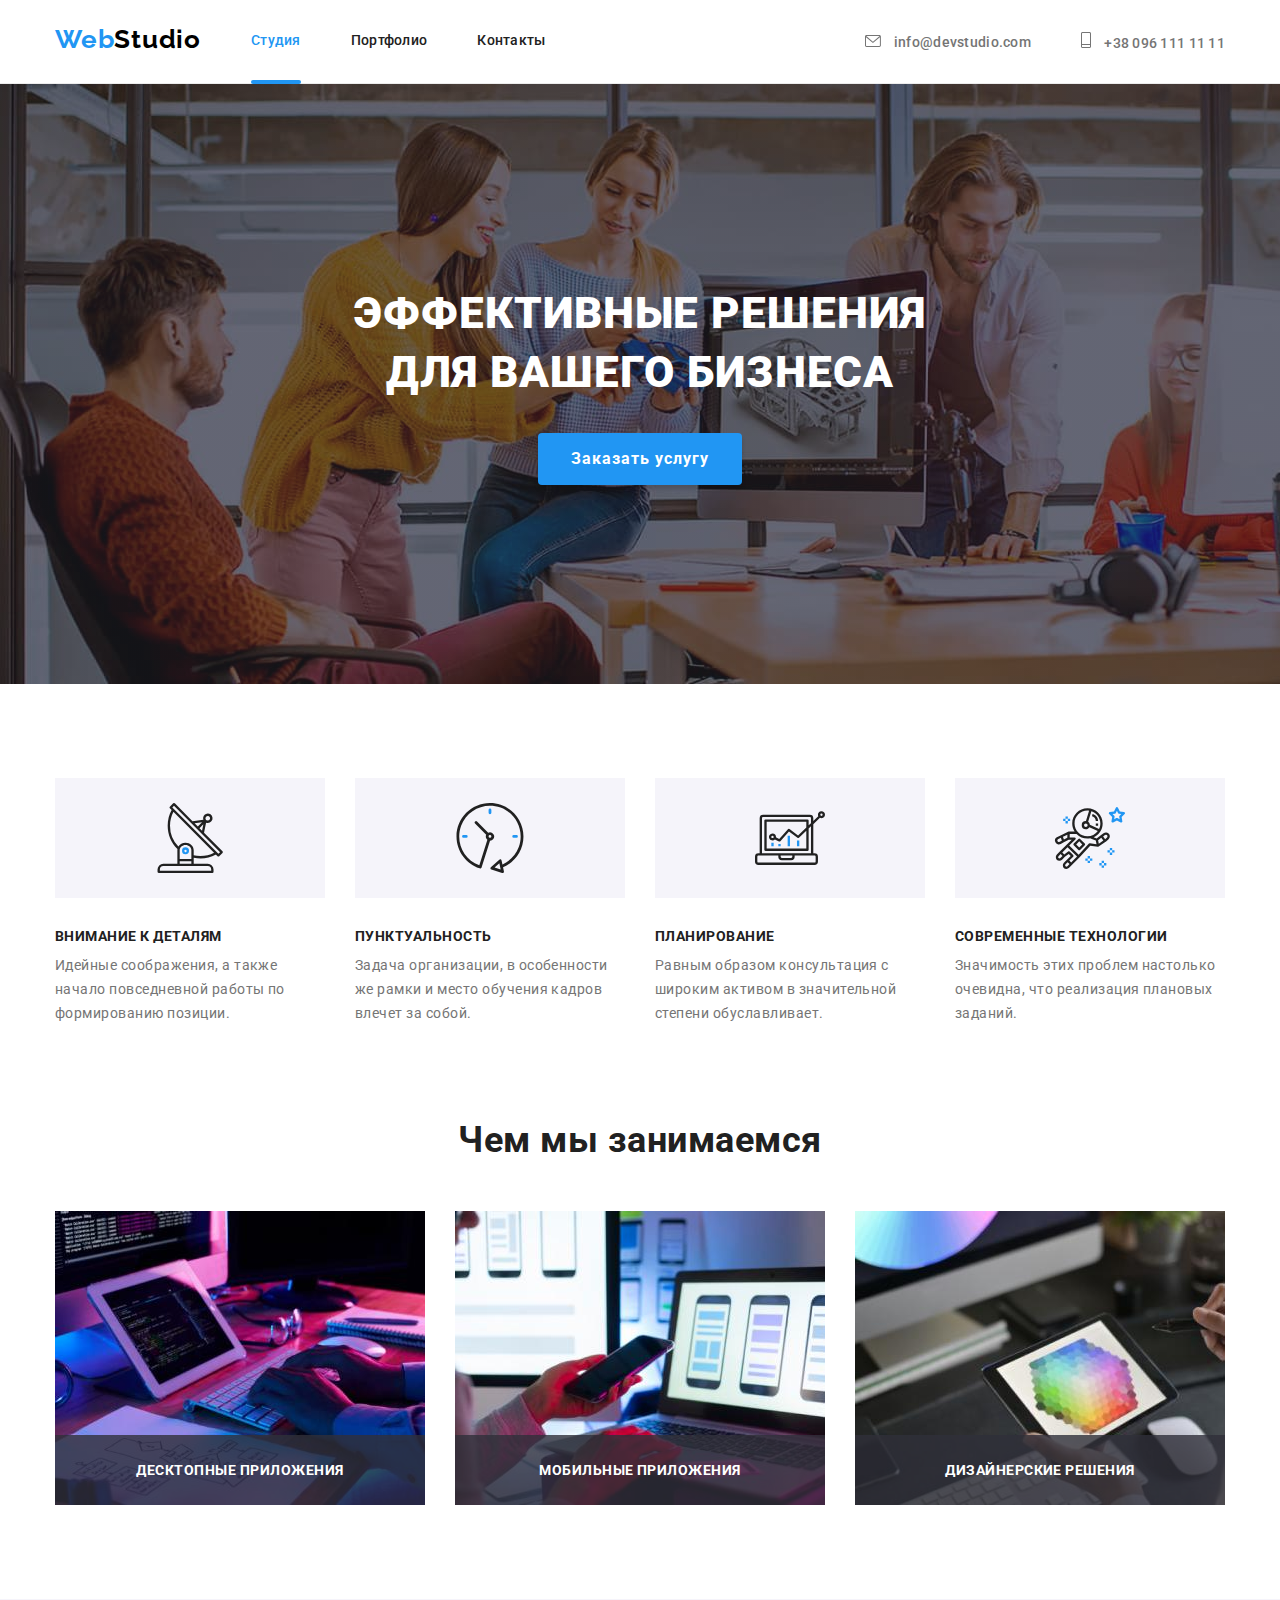
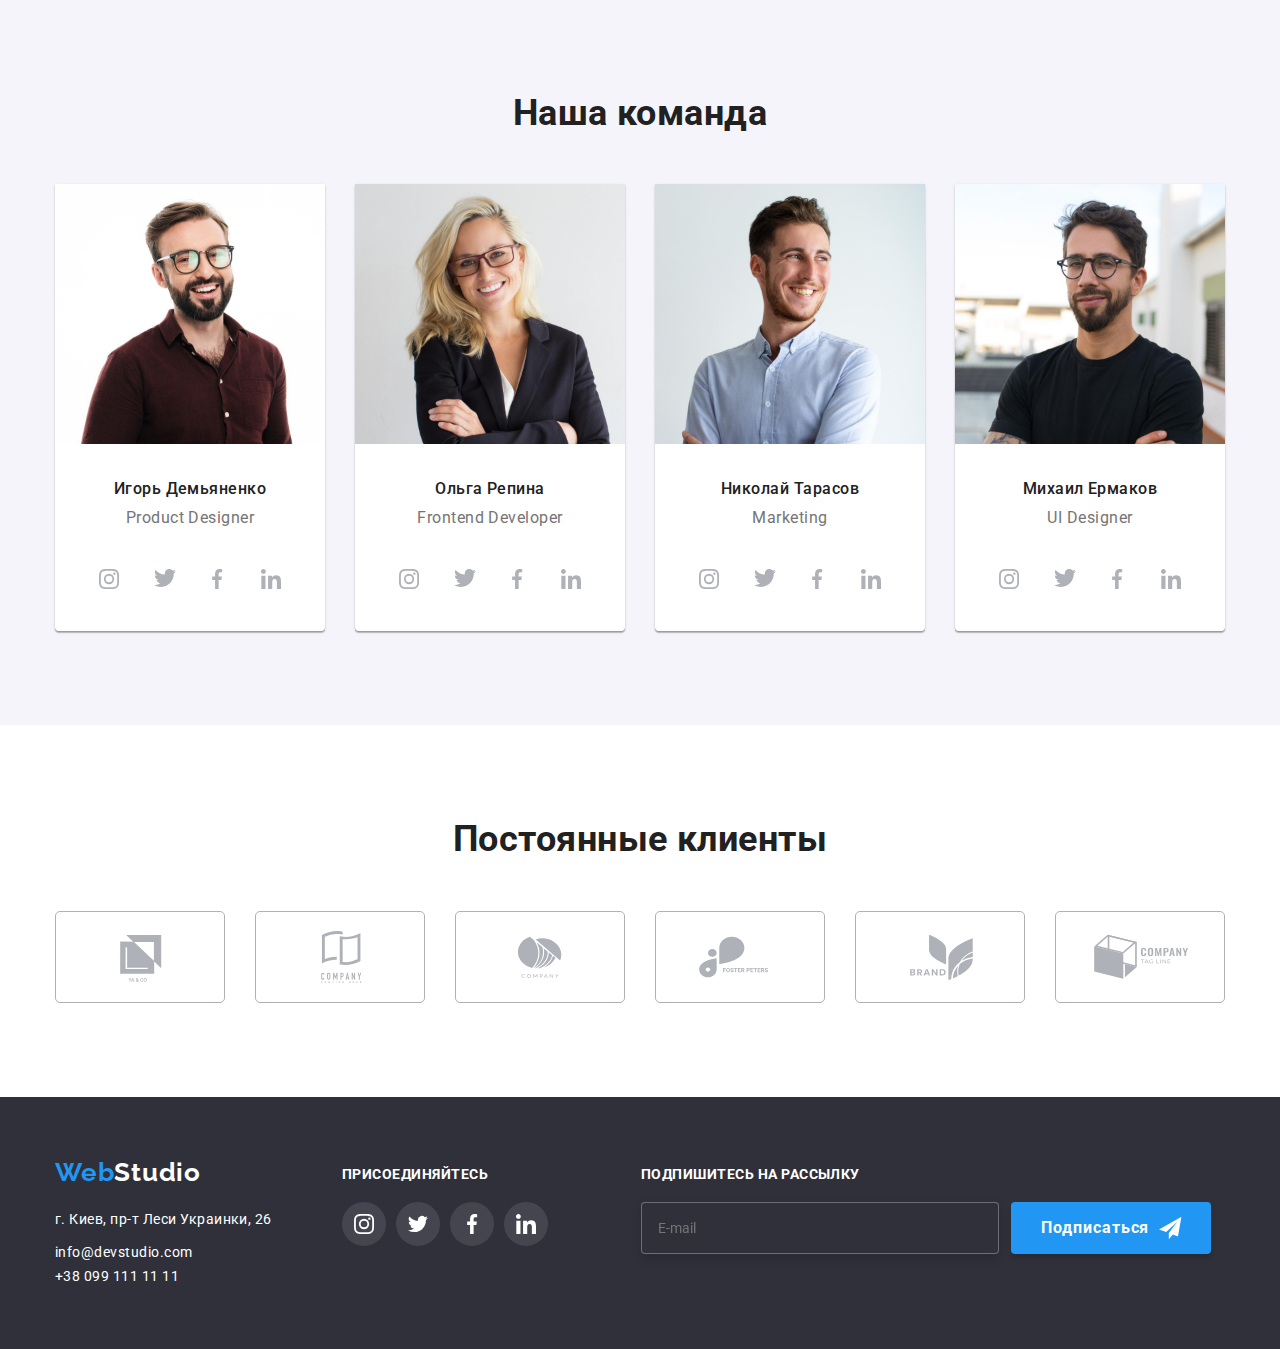
==== commit feeebd80: "pravki" ====
--- a/index.html
+++ b/index.html
@@ -35,7 +35,7 @@
               >
             </li>
             <li class="sait-nav__item">
-              <a href="./portfolio/portfolio.html" class="link sait-nav__link"
+              <a href="./portfolio.html" class="link sait-nav__link"
                 >Портфолио</a
               >
             </li>
--- a/css/main.min.css
+++ b/css/main.min.css
@@ -1,2 +1,2 @@
-body{color:#212121;background-color:#fff;font-family:roboto, sans-serif;letter-spacing:0.03em;margin:0;padding:0}.visually-hidden{position:absolute !important;clip:rect(1px 1px 1px 1px);clip:rect(1px, 1px, 1px, 1px);padding:0 !important;border:0 !important;height:1px !important;width:1px !important;overflow:hidden}h1,h2,h3,p,ul{margin:0;padding:0}.list{list-style:none}.link{text-decoration:none;-webkit-transition-property:color;transition-property:color;-webkit-transition-duration:250ms;transition-duration:250ms;-webkit-transition-timing-function:cubic-bezier(0.4, 0, 0.2, 1);transition-timing-function:cubic-bezier(0.4, 0, 0.2, 1)}.section{padding-top:94px;padding-bottom:94px}.container{width:1200px;padding-right:15px;padding-left:15px;margin:0 auto}.page-header{background-color:#fff;font-weight:500;font-size:14px;line-height:1.15;letter-spacing:0.02em;border-bottom:1px solid #ececec}.page-header__container{display:-webkit-box;display:-ms-flexbox;display:flex}.sait-nav{display:-webkit-box;display:-ms-flexbox;display:flex;-webkit-box-align:center;-ms-flex-align:center;align-items:center}.sait-nav__item{margin-right:50px}.sait-nav__item:last-child{margin-right:0}.sait-nav__item:first-child{padding-top:24px;padding-bottom:25px}.sait-nav__link{color:#212121;position:relative}.sait-nav__current::after{content:"";opacity:1;position:absolute;display:block;bottom:-36px;width:100%;height:4px;border-radius:2px;background-color:#2196f3}.sait-nav__current{color:#2196f3}.link{-webkit-transition-property:color;transition-property:color;-webkit-transition-duration:250ms;transition-duration:250ms;-webkit-transition-timing-function:cubic-bezier(0.4, 0, 0.2, 1);transition-timing-function:cubic-bezier(0.4, 0, 0.2, 1)}.link:hover,.link:focus{color:#2196f3}.contact{display:-webkit-box;display:-ms-flexbox;display:flex;-webkit-box-align:center;-ms-flex-align:center;align-items:center;margin-left:auto}.contact__item{padding-top:32px;padding-bottom:32px;-webkit-box-pack:baseline;-ms-flex-pack:baseline;justify-content:baseline}.contact__item:last-child{margin-left:50px}.contact__link{color:#757575}.contact__link:hover,.contact__link:focus{color:#2196f3}.contact__svg{margin-right:10px;fill:currentColor}.logo{color:#000;font-family:Raleway, sans-serif;font-weight:700;font-size:26px;line-height:1.2;letter-spacing:0.03em;text-decoration:none}.logo__label{color:#2196f3}.logo:hover,.logo:focus{color:inherit}.hero{background-color:#2f303a;color:#fff;letter-spacing:0.06em;text-align:center;padding-top:200px;padding-bottom:200px}.hero__text{font-weight:900;font-size:44px;line-height:1.35;text-transform:uppercase;margin-top:0;margin-bottom:30px}.button{background-color:#2196f3;color:#fff;font-family:inherit;font-weight:700;cursor:pointer;font-size:16px;line-height:1.87;letter-spacing:0.06em;border-radius:4px;padding:10px 32px;min-width:200px;-webkit-box-shadow:0px 4px 4px rgba(0,0,0,0.15);box-shadow:0px 4px 4px rgba(0,0,0,0.15);border:1px solid transparent}.overlay{max-width:1600px;max-height:600px;margin-left:auto;margin-right:auto;background-image:-webkit-gradient(linear, left top, right top, from(rgba(47,48,58,0.4)), to(rgba(47,48,58,0.4))),url(../img/hero.jpg);background-image:linear-gradient(to right, rgba(47,48,58,0.4), rgba(47,48,58,0.4)),url(../img/hero.jpg);background-size:cover;background-repeat:no-repeat}.features__list{display:-webkit-box;display:-ms-flexbox;display:flex}.features__item{width:270px;margin-right:30px}.features__item:last-child{margin-right:0}.features__title{font-weight:700;font-size:14px;line-height:1.15;margin-bottom:10px;margin-top:30px;text-transform:uppercase}.features__subtitle{color:#757575;font-size:14px;line-height:1.7}.features__icon{padding-top:25px}.features .features__headline{font-size:36px;line-height:1.15;text-align:center;margin-bottom:50px;padding-top:94px}.features .features__svg{background-color:#f5f4fa;height:120px;display:-webkit-box;display:-ms-flexbox;display:flex}.gallery{display:-webkit-box;display:-ms-flexbox;display:flex;max-height:294px}.gallery__img{display:block}.gallery__item{margin-right:30px}.gallery__item:last-child{margin-right:0}.gallery__thumb{position:relative;bottom:70px;width:100%;background-color:rgba(47,48,58,0.8);color:#fff;text-align:center}.gallery__title{font-weight:700;font-size:14px;margin:0;padding-top:27px;padding-right:auto;padding-bottom:27px;padding-left:auto;text-transform:uppercase}.team{background-color:#f5f4fa}.team__list{display:-webkit-box;display:-ms-flexbox;display:flex}.team__item{margin-right:30px;-webkit-box-shadow:0px 1px 3px rgba(0,0,0,0.12),0px 1px 1px rgba(0,0,0,0.14),0px 2px 1px rgba(0,0,0,0.2);box-shadow:0px 1px 3px rgba(0,0,0,0.12),0px 1px 1px rgba(0,0,0,0.14),0px 2px 1px rgba(0,0,0,0.2);border-radius:0px 0px 4px 4px}.team__item:last-child{margin-right:0}.team__headline{font-size:36px;line-height:1.15;text-align:center;margin-bottom:50px}.team__title{font-weight:500;font-size:16px;line-height:1.2;text-align:center;padding-top:30px;margin-bottom:10px}.team__text{color:#757575;line-height:1.2;text-align:center;padding-bottom:30px}.team-contact{display:-webkit-box;display:-ms-flexbox;display:flex;padding-right:32px;padding-bottom:30px;padding-left:32px}.team-contact__link{color:#afb1b8;display:block;width:44px;height:44px;border-radius:50%;text-align:center;-webkit-transition-property:background-color, color;transition-property:background-color, color;-webkit-transition-duration:250ms;transition-duration:250ms;-webkit-transition-timing-function:cubic-bezier(0.4, 0, 0.2, 1);transition-timing-function:cubic-bezier(0.4, 0, 0.2, 1)}.team-contact__link:hover,.team-contact__link:focus{color:#fff;background-color:#2196f3}.team-contact__item:not(:last-child){margin-right:10px}.team-contact__svg{fill:currentColor}.team-contact__svg--twitter{padding-top:10px;padding-left:4px}.clients__headline{font-size:36px;line-height:1.15;text-align:center;margin-bottom:50px}.clients__list{display:-webkit-box;display:-ms-flexbox;display:flex}.clients__item:not(:last-child){margin-right:30px}.clients__link{color:#afb1b8;display:block;width:170px;height:92px;border-radius:5px;border:1px solid #afb1b8;-webkit-transition-property:color;transition-property:color;-webkit-transition-duration:250ms;transition-duration:250ms;-webkit-transition-timing-function:cubic-bezier(0.4, 0, 0.2, 1);transition-timing-function:cubic-bezier(0.4, 0, 0.2, 1)}.clients__link:hover,.clients__link:focus{color:#2196f3;border:1px solid #2196f3}.clients__icon{fill:currentColor}.flexbox{display:-webkit-box;display:-ms-flexbox;display:flex}.footer{background-color:#2f303a;font-size:14px;text-decoration:none;line-height:1.7;padding-top:60px;padding-bottom:60px}.footer__logo{font-family:Raleway, sans-serif;font-weight:700;font-size:26px;line-height:1.2;letter-spacing:0.03em;text-decoration:none;color:#fff}.footer__label{color:#2196f3}.footer__title{margin-bottom:20px;color:#fff;font-weight:700;font-size:14px;line-height:1.14;text-transform:uppercase}.address{color:#fff;font-style:inherit}.address__link{color:#fff;display:inline-block}.address__link:hover,.address__link:focus{color:#2196f3}.address__item:first-child{margin-top:20px;margin-bottom:9px;margin-right:70px}.social-link{padding-top:10px;margin-right:93px}.social{display:-webkit-box;display:-ms-flexbox;display:flex}.social__item:not(:last-child){margin-right:10px}.social__icon{fill:currentColor}.social__link{display:block;width:44px;height:44px;color:rgba(255,255,255,0.1);border-radius:50%}.form{padding-top:10px}.form__title{margin-bottom:20px}.form-section{display:-webkit-box;display:-ms-flexbox;display:flex}.form-sectioninput::-webkit-input-placeholder{color:rgba(255,255,255,0.6);font-weight:400;font-size:16px;line-height:1.25;letter-spacing:0.03em}.form-sectioninput:-ms-input-placeholder{color:rgba(255,255,255,0.6);font-weight:400;font-size:16px;line-height:1.25;letter-spacing:0.03em}.form-sectioninput::-ms-input-placeholder{color:rgba(255,255,255,0.6);font-weight:400;font-size:16px;line-height:1.25;letter-spacing:0.03em}.form-sectioninput::placeholder{color:rgba(255,255,255,0.6);font-weight:400;font-size:16px;line-height:1.25;letter-spacing:0.03em}.form-section__email{width:358px;margin-right:12px;border:1px solid rgba(255,255,255,0.3);-webkit-box-sizing:border-box;box-sizing:border-box;-webkit-filter:drop-shadow(0px 4px 4px rgba(0,0,0,0.15));filter:drop-shadow(0px 4px 4px rgba(0,0,0,0.15));border-radius:4px;color:#fff;background-color:#2f303a;padding-top:15px;padding-bottom:15px;padding-left:16px}.form-button{width:200px;padding-top:10px;padding-right:28px;padding-bottom:10px;padding-left:29px;background-color:#2196f3;color:#fff;font-weight:700;font-size:16px;line-height:1.87;letter-spacing:0.06em;display:-webkit-box;display:-ms-flexbox;display:flex;-webkit-box-align:center;-ms-flex-align:center;align-items:center;text-align:center;cursor:pointer;-webkit-box-shadow:0px 4px 4px rgba(0,0,0,0.15);box-shadow:0px 4px 4px rgba(0,0,0,0.15);border-radius:4px;border:1px solid transparent}.form-button__send{margin-left:10px}.backdrop{position:fixed;top:0;left:0;width:100%;height:100%;background-color:rgba(0,0,0,0.2);opacity:1;-webkit-transition:opacity 250ms cubic-bezier(0.4, 0, 0.2, 1);transition:opacity 250ms cubic-bezier(0.4, 0, 0.2, 1)}.is-hidden{opacity:0;pointer-events:none;visibility:inherit}.modal{position:absolute;top:50%;left:50%;-webkit-transform:translate(-50%, -50%) scale(1);transform:translate(-50%, -50%) scale(1);-webkit-transition:-webkit-transform 250ms cubic-bezier(0.4, 0, 0.2, 1);transition:-webkit-transform 250ms cubic-bezier(0.4, 0, 0.2, 1);transition:transform 250ms cubic-bezier(0.4, 0, 0.2, 1);transition:transform 250ms cubic-bezier(0.4, 0, 0.2, 1), -webkit-transform 250ms cubic-bezier(0.4, 0, 0.2, 1);min-width:528px;min-height:581px;padding:40px;background-color:#fff;-webkit-box-shadow:0px 1px 3px rgba(0,0,0,0.12),0px 1px 1px rgba(0,0,0,0.14),0px 2px 1px rgba(0,0,0,0.2);box-shadow:0px 1px 3px rgba(0,0,0,0.12),0px 1px 1px rgba(0,0,0,0.14),0px 2px 1px rgba(0,0,0,0.2);border-radius:4px}.modal__title{font-size:20px;line-height:1.15;text-align:center;letter-spacing:0.03em;margin-bottom:2px}.modal__form{display:-webkit-box;display:-ms-flexbox;display:flex;-webkit-box-orient:vertical;-webkit-box-direction:normal;-ms-flex-direction:column;flex-direction:column}.modal__form:focus{outline-color:#2196f3;-webkit-transition-duration:250ms;transition-duration:250ms;-webkit-transition-timing-function:cubic-bezier(0.4, 0, 0.2, 1);transition-timing-function:cubic-bezier(0.4, 0, 0.2, 1)}.form-field{display:-webkit-box;display:-ms-flexbox;display:flex;-webkit-box-orient:vertical;-webkit-box-direction:normal;-ms-flex-direction:column;flex-direction:column}.form-field:focus-within{fill:#2196f3;color:#2196f3;-webkit-transition-duration:250ms;transition-duration:250ms;-webkit-transition-timing-function:cubic-bezier(0.4, 0, 0.2, 1);transition-timing-function:cubic-bezier(0.4, 0, 0.2, 1)}.form-field__label{margin-top:10px;margin-bottom:4px;font-size:12px;line-height:1.16;color:#757575;letter-spacing:0.01em}.form-field__person{position:absolute;left:55.5px;top:103px}.form-field__phone{position:absolute;left:55.5px;top:171px}.form-field__email{position:absolute;left:55.5px;top:239px}.form-field__input{width:448px;height:40px;border:1px solid rgba(33,33,33,0.2);-webkit-box-sizing:border-box;box-sizing:border-box;border-radius:4px;padding-left:42px}.form-field__input:focus{outline-color:#2196f3;-webkit-transition-duration:250ms;transition-duration:250ms;-webkit-transition-timing-function:cubic-bezier(0.4, 0, 0.2, 1);transition-timing-function:cubic-bezier(0.4, 0, 0.2, 1)}.form-field__input::-webkit-input-placeholder{font-size:14px;line-height:1, 14;letter-spacing:0.01em;color:rgba(117,117,117,0.5)}.form-field__input:-ms-input-placeholder{font-size:14px;line-height:1, 14;letter-spacing:0.01em;color:rgba(117,117,117,0.5)}.form-field__input::-ms-input-placeholder{font-size:14px;line-height:1, 14;letter-spacing:0.01em;color:rgba(117,117,117,0.5)}.form-field__input::placeholder{font-size:14px;line-height:1, 14;letter-spacing:0.01em;color:rgba(117,117,117,0.5)}.form-field__textarea{resize:none;height:120px;padding:12px 16px}.checkbox-field{display:-webkit-inline-box;display:-ms-inline-flexbox;display:inline-flex;vertical-align:middle}.checkbox-field__label{display:inline-block;font-size:14px;font-weight:400;line-height:1.71;letter-spacing:0.03em;color:#757575;text-align:center;padding-left:37px;margin-top:20px}.checkbox-field__label::before{content:"";position:absolute;bottom:127px;left:52px;display:inline-block;width:16px;height:16px;border:2px solid #212121;border-radius:3px}.checkbox-field__link{color:#2196f3;-webkit-text-decoration-line:underline;text-decoration-line:underline}.checkbox-field__check:checked+.checkbox-field__label::before{background-color:#2196f3;background-origin:border-box;border:#2196f3;background-image:url(../img/icon-check.svg);-webkit-transition-duration:250ms;transition-duration:250ms;-webkit-transition-timing-function:cubic-bezier(0.4, 0, 0.2, 1);transition-timing-function:cubic-bezier(0.4, 0, 0.2, 1)}.button-modal{position:absolute;left:160px;bottom:40px;background-color:#188ce8;width:200px;margin-top:30px}.modal-close{position:absolute;top:9px;right:9px;width:30px;height:30px;border-radius:50%;border:1px solid rgba(0,0,0,0.1);background-color:#fff;cursor:pointer}.modal-close:hover,.modal-close:focus{fill:#2196f3;-webkit-transition-duration:250ms;transition-duration:250ms;-webkit-transition-timing-function:cubic-bezier(0.4, 0, 0.2, 1);transition-timing-function:cubic-bezier(0.4, 0, 0.2, 1)}.project-section{padding-top:94px;padding-bottom:94px}.project__button{background-color:#f5f4fa;color:#212121;cursor:pointer;font-family:inherit;font-size:16px;font-weight:500;line-height:1.6;letter-spacing:0.03em;border-radius:4px;min-width:73px;padding:6px 22px;border:1px solid transparent;-webkit-transition-property:background-color, color, -webkit-box-shadow;transition-property:background-color, color, -webkit-box-shadow;transition-property:background-color, color, box-shadow;transition-property:background-color, color, box-shadow, -webkit-box-shadow;-webkit-transition-duration:250ms;transition-duration:250ms;-webkit-transition-timing-function:cubic-bezier(0.4, 0, 0.2, 1);transition-timing-function:cubic-bezier(0.4, 0, 0.2, 1)}.project__item{margin-right:8px}.project__item:last-child{margin-right:0}.project__list{display:-webkit-box;display:-ms-flexbox;display:flex;-webkit-box-pack:center;-ms-flex-pack:center;justify-content:center;margin-bottom:50px;list-style:none}.project__button:hover,.project__button:focus{background-color:#2196f3;color:#fff;border:1px solid transparent;-webkit-box-shadow:0px 3px 1px rgba(0,0,0,0.1),0px 1px 2px rgba(0,0,0,0.08),0px 2px 2px rgba(0,0,0,0.12);box-shadow:0px 3px 1px rgba(0,0,0,0.1),0px 1px 2px rgba(0,0,0,0.08),0px 2px 2px rgba(0,0,0,0.12)}.project-gallery{display:-webkit-box;display:-ms-flexbox;display:flex;-ms-flex-wrap:wrap;flex-wrap:wrap;margin-right:-30px}.project-gallery__link{display:block;text-decoration:none;color:inherit;-webkit-transition-property:-webkit-box-shadow;transition-property:-webkit-box-shadow;transition-property:box-shadow;transition-property:box-shadow, -webkit-box-shadow;-webkit-transition-duration:250ms;transition-duration:250ms;-webkit-transition-timing-function:cubic-bezier(0.4, 0, 0.2, 1);transition-timing-function:cubic-bezier(0.4, 0, 0.2, 1)}.project-gallery__link:hover,.project-gallery__link:focus{-webkit-box-shadow:0px 1px 1px rgba(0,0,0,0.12),0px 4px 4px rgba(0,0,0,0.06),1px 4px 6px rgba(0,0,0,0.16);box-shadow:0px 1px 1px rgba(0,0,0,0.12),0px 4px 4px rgba(0,0,0,0.06),1px 4px 6px rgba(0,0,0,0.16)}.project-gallery__link:hover .overlay-card,.project-gallery__link:focus .overlay-card{-webkit-transform:translateY(-100%);transform:translateY(-100%)}.project-gallery__thumb{position:relative;overflow:hidden}.project-gallery__item{-ms-flex-preferred-size:calc(100% / 3 - 30px);flex-basis:calc(100% / 3 - 30px);margin-right:30px;margin-bottom:30px}.project-gallery__item:nth-child(3n){margin-right:0}.project-gallery__item:nth-child(n+7){margin-bottom:0}.project-gallery__img{display:block}.project-gallery__title{font-size:18px;line-height:2;letter-spacing:0.06em;margin-bottom:4px}.project-gallery__text{color:#757575;font-size:16px;line-height:1.9}.project-gallery__card{border:1px solid #eeeeee;border-top:transparent;width:370px;padding-top:20px;padding-right:24px;padding-bottom:20px;padding-left:24px}.overlay-card{position:absolute;top:100%;left:0;width:100%;padding:63px 24px;color:#fff;background-color:rgba(33,150,243,0.9);font-weight:normal;font-size:18px;line-height:1.56;letter-spacing:0.03em;-webkit-transition:-webkit-transform 250ms cubic-bezier(0.4, 0, 0.2, 1);transition:-webkit-transform 250ms cubic-bezier(0.4, 0, 0.2, 1);transition:transform 250ms cubic-bezier(0.4, 0, 0.2, 1);transition:transform 250ms cubic-bezier(0.4, 0, 0.2, 1), -webkit-transform 250ms cubic-bezier(0.4, 0, 0.2, 1)}
+body{color:#212121;background-color:#fff;font-family:roboto, sans-serif;letter-spacing:0.03em;margin:0;padding:0}.visually-hidden{position:absolute !important;clip:rect(1px 1px 1px 1px);clip:rect(1px, 1px, 1px, 1px);padding:0 !important;border:0 !important;height:1px !important;width:1px !important;overflow:hidden}h1,h2,h3,p,ul{margin:0;padding:0}.list{list-style:none}.link{text-decoration:none;-webkit-transition-property:color;transition-property:color;-webkit-transition-duration:250ms;transition-duration:250ms;-webkit-transition-timing-function:cubic-bezier(0.4, 0, 0.2, 1);transition-timing-function:cubic-bezier(0.4, 0, 0.2, 1)}.section{padding-top:94px;padding-bottom:94px}.container{width:1200px;padding-right:15px;padding-left:15px;margin:0 auto}.page-header{background-color:#fff;font-weight:500;font-size:14px;line-height:1.15;letter-spacing:0.02em;border-bottom:1px solid #ececec}.page-header__container{display:-webkit-box;display:-ms-flexbox;display:flex}.sait-nav{display:-webkit-box;display:-ms-flexbox;display:flex;-webkit-box-align:center;-ms-flex-align:center;align-items:center}.sait-nav__item{margin-right:50px}.sait-nav__item:last-child{margin-right:0}.sait-nav__item:first-child{padding-top:24px;padding-bottom:25px}.sait-nav__link{color:#212121;position:relative}.sait-nav__current::after{content:"";opacity:1;position:absolute;display:block;bottom:-36px;width:100%;height:4px;border-radius:2px;background-color:#2196f3}.sait-nav__current{color:#2196f3}.link{-webkit-transition-property:color;transition-property:color;-webkit-transition-duration:250ms;transition-duration:250ms;-webkit-transition-timing-function:cubic-bezier(0.4, 0, 0.2, 1);transition-timing-function:cubic-bezier(0.4, 0, 0.2, 1)}.link:hover,.link:focus{color:#2196f3}.contact{display:-webkit-box;display:-ms-flexbox;display:flex;-webkit-box-align:center;-ms-flex-align:center;align-items:center;-webkit-box-pack:center;-ms-flex-pack:center;justify-content:center;margin-left:auto}.contact__item{padding-top:32px;padding-bottom:32px;-webkit-box-pack:baseline;-ms-flex-pack:baseline;justify-content:baseline}.contact__item:last-child{margin-left:50px}.contact__link{color:#757575}.contact__link:hover,.contact__link:focus{color:#2196f3}.contact__svg{margin-right:10px;fill:currentColor}.logo{color:#000;font-family:Raleway, sans-serif;font-weight:700;font-size:26px;line-height:1.2;letter-spacing:0.03em;text-decoration:none}.logo__label{color:#2196f3}.logo:hover,.logo:focus{color:inherit}.hero{background-color:#2f303a;color:#fff;letter-spacing:0.06em;text-align:center;padding-top:200px;padding-bottom:200px}.hero__text{font-weight:900;font-size:44px;line-height:1.35;text-transform:uppercase;margin-top:0;margin-bottom:30px}.button{background-color:#2196f3;color:#fff;font-family:inherit;font-weight:700;cursor:pointer;font-size:16px;line-height:1.87;letter-spacing:0.06em;border-radius:4px;padding:10px 32px;min-width:200px;-webkit-box-shadow:0px 4px 4px rgba(0,0,0,0.15);box-shadow:0px 4px 4px rgba(0,0,0,0.15);border:1px solid transparent}.overlay{max-width:1600px;max-height:600px;margin-left:auto;margin-right:auto;background-image:-webkit-gradient(linear, left top, right top, from(rgba(47,48,58,0.4)), to(rgba(47,48,58,0.4))),url(../img/hero.jpg);background-image:linear-gradient(to right, rgba(47,48,58,0.4), rgba(47,48,58,0.4)),url(../img/hero.jpg);background-size:cover;background-repeat:no-repeat}.features__list{display:-webkit-box;display:-ms-flexbox;display:flex}.features__item{width:270px;margin-right:30px}.features__item:last-child{margin-right:0}.features__title{font-weight:700;font-size:14px;line-height:1.15;margin-bottom:10px;margin-top:30px;text-transform:uppercase}.features__subtitle{color:#757575;font-size:14px;line-height:1.7}.features__icon{padding-top:25px}.features .features__headline{font-size:36px;line-height:1.15;text-align:center;margin-bottom:50px;padding-top:94px}.features .features__svg{background-color:#f5f4fa;height:120px;display:-webkit-box;display:-ms-flexbox;display:flex}.gallery{display:-webkit-box;display:-ms-flexbox;display:flex;max-height:294px}.gallery__img{display:block}.gallery__item{margin-right:30px}.gallery__item:last-child{margin-right:0}.gallery__thumb{position:relative;bottom:70px;width:100%;background-color:rgba(47,48,58,0.8);color:#fff;text-align:center}.gallery__title{font-weight:700;font-size:14px;margin:0;padding-top:27px;padding-right:auto;padding-bottom:27px;padding-left:auto;text-transform:uppercase}.team{background-color:#f5f4fa}.team__list{display:-webkit-box;display:-ms-flexbox;display:flex}.team__item{background-color:#fff;margin-right:30px;-webkit-box-shadow:0px 1px 3px rgba(0,0,0,0.12),0px 1px 1px rgba(0,0,0,0.14),0px 2px 1px rgba(0,0,0,0.2);box-shadow:0px 1px 3px rgba(0,0,0,0.12),0px 1px 1px rgba(0,0,0,0.14),0px 2px 1px rgba(0,0,0,0.2);border-radius:0px 0px 4px 4px}.team__item:last-child{margin-right:0}.team__headline{font-size:36px;line-height:1.15;text-align:center;margin-bottom:50px}.team__title{font-weight:500;font-size:16px;line-height:1.2;text-align:center;padding-top:30px;margin-bottom:10px}.team__text{color:#757575;line-height:1.2;text-align:center;padding-bottom:30px}.team-contact{display:-webkit-box;display:-ms-flexbox;display:flex;padding-right:32px;padding-bottom:30px;padding-left:32px}.team-contact__link{color:#afb1b8;display:block;width:44px;height:44px;border-radius:50%;text-align:center;-webkit-transition-property:background-color, color;transition-property:background-color, color;-webkit-transition-duration:250ms;transition-duration:250ms;-webkit-transition-timing-function:cubic-bezier(0.4, 0, 0.2, 1);transition-timing-function:cubic-bezier(0.4, 0, 0.2, 1)}.team-contact__link:hover,.team-contact__link:focus{color:#fff;background-color:#2196f3}.team-contact__item:not(:last-child){margin-right:10px}.team-contact__svg{fill:currentColor}.team-contact__svg--twitter{padding-top:10px;padding-left:4px}.clients__headline{font-size:36px;line-height:1.15;text-align:center;margin-bottom:50px}.clients__list{display:-webkit-box;display:-ms-flexbox;display:flex}.clients__item:not(:last-child){margin-right:30px}.clients__link{color:#afb1b8;display:block;width:170px;height:92px;border-radius:5px;border:1px solid #afb1b8;-webkit-transition-property:color;transition-property:color;-webkit-transition-duration:250ms;transition-duration:250ms;-webkit-transition-timing-function:cubic-bezier(0.4, 0, 0.2, 1);transition-timing-function:cubic-bezier(0.4, 0, 0.2, 1)}.clients__link:hover,.clients__link:focus{color:#2196f3;border:1px solid #2196f3}.clients__icon{fill:currentColor}.flexbox{display:-webkit-box;display:-ms-flexbox;display:flex}.footer{background-color:#2f303a;font-size:14px;text-decoration:none;line-height:1.7;padding-top:60px;padding-bottom:60px}.footer__logo{font-family:Raleway, sans-serif;font-weight:700;font-size:26px;line-height:1.2;letter-spacing:0.03em;text-decoration:none;color:#fff}.footer__label{color:#2196f3}.footer__title{margin-bottom:20px;color:#fff;font-weight:700;font-size:14px;line-height:1.14;text-transform:uppercase}.address{color:#fff;font-style:inherit}.address__link{color:#fff;display:inline-block}.address__link:hover,.address__link:focus{color:#2196f3}.address__item:first-child{margin-top:20px;margin-bottom:9px;margin-right:70px}.social-link{padding-top:10px;margin-right:93px}.social{display:-webkit-box;display:-ms-flexbox;display:flex}.social__item:not(:last-child){margin-right:10px}.social__icon{fill:currentColor}.social__link{display:block;width:44px;height:44px;color:rgba(255,255,255,0.1);border-radius:50%}.form{padding-top:10px}.form__title{margin-bottom:20px}.form-section{display:-webkit-box;display:-ms-flexbox;display:flex}.form-sectioninput::-webkit-input-placeholder{color:rgba(255,255,255,0.6);font-weight:400;font-size:16px;line-height:1.25;letter-spacing:0.03em}.form-sectioninput:-ms-input-placeholder{color:rgba(255,255,255,0.6);font-weight:400;font-size:16px;line-height:1.25;letter-spacing:0.03em}.form-sectioninput::-ms-input-placeholder{color:rgba(255,255,255,0.6);font-weight:400;font-size:16px;line-height:1.25;letter-spacing:0.03em}.form-sectioninput::placeholder{color:rgba(255,255,255,0.6);font-weight:400;font-size:16px;line-height:1.25;letter-spacing:0.03em}.form-section__email{width:358px;margin-right:12px;border:1px solid rgba(255,255,255,0.3);-webkit-box-sizing:border-box;box-sizing:border-box;-webkit-filter:drop-shadow(0px 4px 4px rgba(0,0,0,0.15));filter:drop-shadow(0px 4px 4px rgba(0,0,0,0.15));border-radius:4px;color:#fff;background-color:#2f303a;padding-top:15px;padding-bottom:15px;padding-left:16px}.form-button{width:200px;padding-top:10px;padding-right:28px;padding-bottom:10px;padding-left:29px;background-color:#2196f3;color:#fff;font-weight:700;font-size:16px;line-height:1.87;letter-spacing:0.06em;display:-webkit-box;display:-ms-flexbox;display:flex;-webkit-box-align:center;-ms-flex-align:center;align-items:center;text-align:center;cursor:pointer;-webkit-box-shadow:0px 4px 4px rgba(0,0,0,0.15);box-shadow:0px 4px 4px rgba(0,0,0,0.15);border-radius:4px;border:1px solid transparent}.form-button__send{margin-left:10px}.backdrop{position:fixed;top:0;left:0;width:100%;height:100%;background-color:rgba(0,0,0,0.2);opacity:1;-webkit-transition:opacity 250ms cubic-bezier(0.4, 0, 0.2, 1);transition:opacity 250ms cubic-bezier(0.4, 0, 0.2, 1)}.is-hidden{opacity:0;pointer-events:none;visibility:inherit}.modal{position:absolute;top:50%;left:50%;-webkit-transform:translate(-50%, -50%) scale(1);transform:translate(-50%, -50%) scale(1);-webkit-transition:-webkit-transform 250ms cubic-bezier(0.4, 0, 0.2, 1);transition:-webkit-transform 250ms cubic-bezier(0.4, 0, 0.2, 1);transition:transform 250ms cubic-bezier(0.4, 0, 0.2, 1);transition:transform 250ms cubic-bezier(0.4, 0, 0.2, 1), -webkit-transform 250ms cubic-bezier(0.4, 0, 0.2, 1);min-width:528px;min-height:581px;padding:40px;background-color:#fff;-webkit-box-shadow:0px 1px 3px rgba(0,0,0,0.12),0px 1px 1px rgba(0,0,0,0.14),0px 2px 1px rgba(0,0,0,0.2);box-shadow:0px 1px 3px rgba(0,0,0,0.12),0px 1px 1px rgba(0,0,0,0.14),0px 2px 1px rgba(0,0,0,0.2);border-radius:4px}.modal__title{font-size:20px;line-height:1.15;text-align:center;letter-spacing:0.03em;margin-bottom:2px}.modal__form{display:-webkit-box;display:-ms-flexbox;display:flex;-webkit-box-orient:vertical;-webkit-box-direction:normal;-ms-flex-direction:column;flex-direction:column}.modal__form:focus{outline-color:#2196f3;-webkit-transition-duration:250ms;transition-duration:250ms;-webkit-transition-timing-function:cubic-bezier(0.4, 0, 0.2, 1);transition-timing-function:cubic-bezier(0.4, 0, 0.2, 1)}.form-field{display:-webkit-box;display:-ms-flexbox;display:flex;-webkit-box-orient:vertical;-webkit-box-direction:normal;-ms-flex-direction:column;flex-direction:column}.form-field:focus-within{fill:#2196f3;color:#2196f3;-webkit-transition-duration:250ms;transition-duration:250ms;-webkit-transition-timing-function:cubic-bezier(0.4, 0, 0.2, 1);transition-timing-function:cubic-bezier(0.4, 0, 0.2, 1)}.form-field__label{margin-top:10px;margin-bottom:4px;font-size:12px;line-height:1.16;color:#757575;letter-spacing:0.01em}.form-field__person{position:absolute;left:55.5px;top:103px}.form-field__phone{position:absolute;left:55.5px;top:171px}.form-field__email{position:absolute;left:55.5px;top:239px}.form-field__input{width:448px;height:40px;border:1px solid rgba(33,33,33,0.2);-webkit-box-sizing:border-box;box-sizing:border-box;border-radius:4px;padding-left:42px}.form-field__input:focus{outline-color:#2196f3;-webkit-transition-duration:250ms;transition-duration:250ms;-webkit-transition-timing-function:cubic-bezier(0.4, 0, 0.2, 1);transition-timing-function:cubic-bezier(0.4, 0, 0.2, 1)}.form-field__input::-webkit-input-placeholder{font-size:14px;line-height:1, 14;letter-spacing:0.01em;color:rgba(117,117,117,0.5)}.form-field__input:-ms-input-placeholder{font-size:14px;line-height:1, 14;letter-spacing:0.01em;color:rgba(117,117,117,0.5)}.form-field__input::-ms-input-placeholder{font-size:14px;line-height:1, 14;letter-spacing:0.01em;color:rgba(117,117,117,0.5)}.form-field__input::placeholder{font-size:14px;line-height:1, 14;letter-spacing:0.01em;color:rgba(117,117,117,0.5)}.form-field__textarea{resize:none;height:120px;padding:12px 16px}.checkbox-field{display:-webkit-inline-box;display:-ms-inline-flexbox;display:inline-flex;vertical-align:middle}.checkbox-field__label{display:inline-block;font-size:14px;font-weight:400;line-height:1.71;letter-spacing:0.03em;color:#757575;text-align:center;padding-left:37px;margin-top:20px}.checkbox-field__label::before{content:"";position:absolute;bottom:127px;left:52px;display:inline-block;width:16px;height:16px;border:2px solid #212121;border-radius:3px}.checkbox-field__link{color:#2196f3;-webkit-text-decoration-line:underline;text-decoration-line:underline}.checkbox-field__check:checked+.checkbox-field__label::before{background-color:#2196f3;background-origin:border-box;border:#2196f3;background-image:url(../img/icon-check.svg);-webkit-transition-duration:250ms;transition-duration:250ms;-webkit-transition-timing-function:cubic-bezier(0.4, 0, 0.2, 1);transition-timing-function:cubic-bezier(0.4, 0, 0.2, 1)}.button-modal{position:absolute;left:160px;bottom:40px;background-color:#188ce8;width:200px;margin-top:30px}.modal-close{position:absolute;top:9px;right:9px;width:30px;height:30px;border-radius:50%;border:1px solid rgba(0,0,0,0.1);background-color:#fff;cursor:pointer}.modal-close:hover,.modal-close:focus{fill:#2196f3;-webkit-transition-duration:250ms;transition-duration:250ms;-webkit-transition-timing-function:cubic-bezier(0.4, 0, 0.2, 1);transition-timing-function:cubic-bezier(0.4, 0, 0.2, 1)}.project-section{padding-top:94px;padding-bottom:94px}.project__button{background-color:#f5f4fa;color:#212121;cursor:pointer;font-family:inherit;font-size:16px;font-weight:500;line-height:1.6;letter-spacing:0.03em;border-radius:4px;min-width:73px;padding:6px 22px;border:1px solid transparent;-webkit-transition-property:background-color, color, -webkit-box-shadow;transition-property:background-color, color, -webkit-box-shadow;transition-property:background-color, color, box-shadow;transition-property:background-color, color, box-shadow, -webkit-box-shadow;-webkit-transition-duration:250ms;transition-duration:250ms;-webkit-transition-timing-function:cubic-bezier(0.4, 0, 0.2, 1);transition-timing-function:cubic-bezier(0.4, 0, 0.2, 1)}.project__item{margin-right:8px}.project__item:last-child{margin-right:0}.project__list{display:-webkit-box;display:-ms-flexbox;display:flex;-webkit-box-pack:center;-ms-flex-pack:center;justify-content:center;margin-bottom:50px;list-style:none}.project__button:hover,.project__button:focus{background-color:#2196f3;color:#fff;border:1px solid transparent;-webkit-box-shadow:0px 3px 1px rgba(0,0,0,0.1),0px 1px 2px rgba(0,0,0,0.08),0px 2px 2px rgba(0,0,0,0.12);box-shadow:0px 3px 1px rgba(0,0,0,0.1),0px 1px 2px rgba(0,0,0,0.08),0px 2px 2px rgba(0,0,0,0.12)}.project-gallery{display:-webkit-box;display:-ms-flexbox;display:flex;-ms-flex-wrap:wrap;flex-wrap:wrap;margin-right:-30px}.project-gallery__link{display:block;text-decoration:none;color:inherit;-webkit-transition-property:-webkit-box-shadow;transition-property:-webkit-box-shadow;transition-property:box-shadow;transition-property:box-shadow, -webkit-box-shadow;-webkit-transition-duration:250ms;transition-duration:250ms;-webkit-transition-timing-function:cubic-bezier(0.4, 0, 0.2, 1);transition-timing-function:cubic-bezier(0.4, 0, 0.2, 1)}.project-gallery__link:hover,.project-gallery__link:focus{-webkit-box-shadow:0px 1px 1px rgba(0,0,0,0.12),0px 4px 4px rgba(0,0,0,0.06),1px 4px 6px rgba(0,0,0,0.16);box-shadow:0px 1px 1px rgba(0,0,0,0.12),0px 4px 4px rgba(0,0,0,0.06),1px 4px 6px rgba(0,0,0,0.16)}.project-gallery__link:hover .overlay-card,.project-gallery__link:focus .overlay-card{-webkit-transform:translateY(-100%);transform:translateY(-100%)}.project-gallery__thumb{position:relative;overflow:hidden}.project-gallery__item{-ms-flex-preferred-size:calc(100% / 3 - 30px);flex-basis:calc(100% / 3 - 30px);margin-right:30px;margin-bottom:30px}.project-gallery__item:nth-child(3n){margin-right:0}.project-gallery__item:nth-child(n+7){margin-bottom:0}.project-gallery__img{display:block}.project-gallery__title{font-size:18px;line-height:2;letter-spacing:0.06em;margin-bottom:4px}.project-gallery__text{color:#757575;font-size:16px;line-height:1.9}.project-gallery__card{border:1px solid #eeeeee;border-top:transparent;width:370px;padding-top:20px;padding-right:24px;padding-bottom:20px;padding-left:24px}.overlay-card{position:absolute;top:100%;left:0;width:100%;padding:63px 24px;color:#fff;background-color:rgba(33,150,243,0.9);font-weight:normal;font-size:18px;line-height:1.56;letter-spacing:0.03em;-webkit-transition:-webkit-transform 250ms cubic-bezier(0.4, 0, 0.2, 1);transition:-webkit-transform 250ms cubic-bezier(0.4, 0, 0.2, 1);transition:transform 250ms cubic-bezier(0.4, 0, 0.2, 1);transition:transform 250ms cubic-bezier(0.4, 0, 0.2, 1), -webkit-transform 250ms cubic-bezier(0.4, 0, 0.2, 1)}
 /*# sourceMappingURL=main.min.css.map */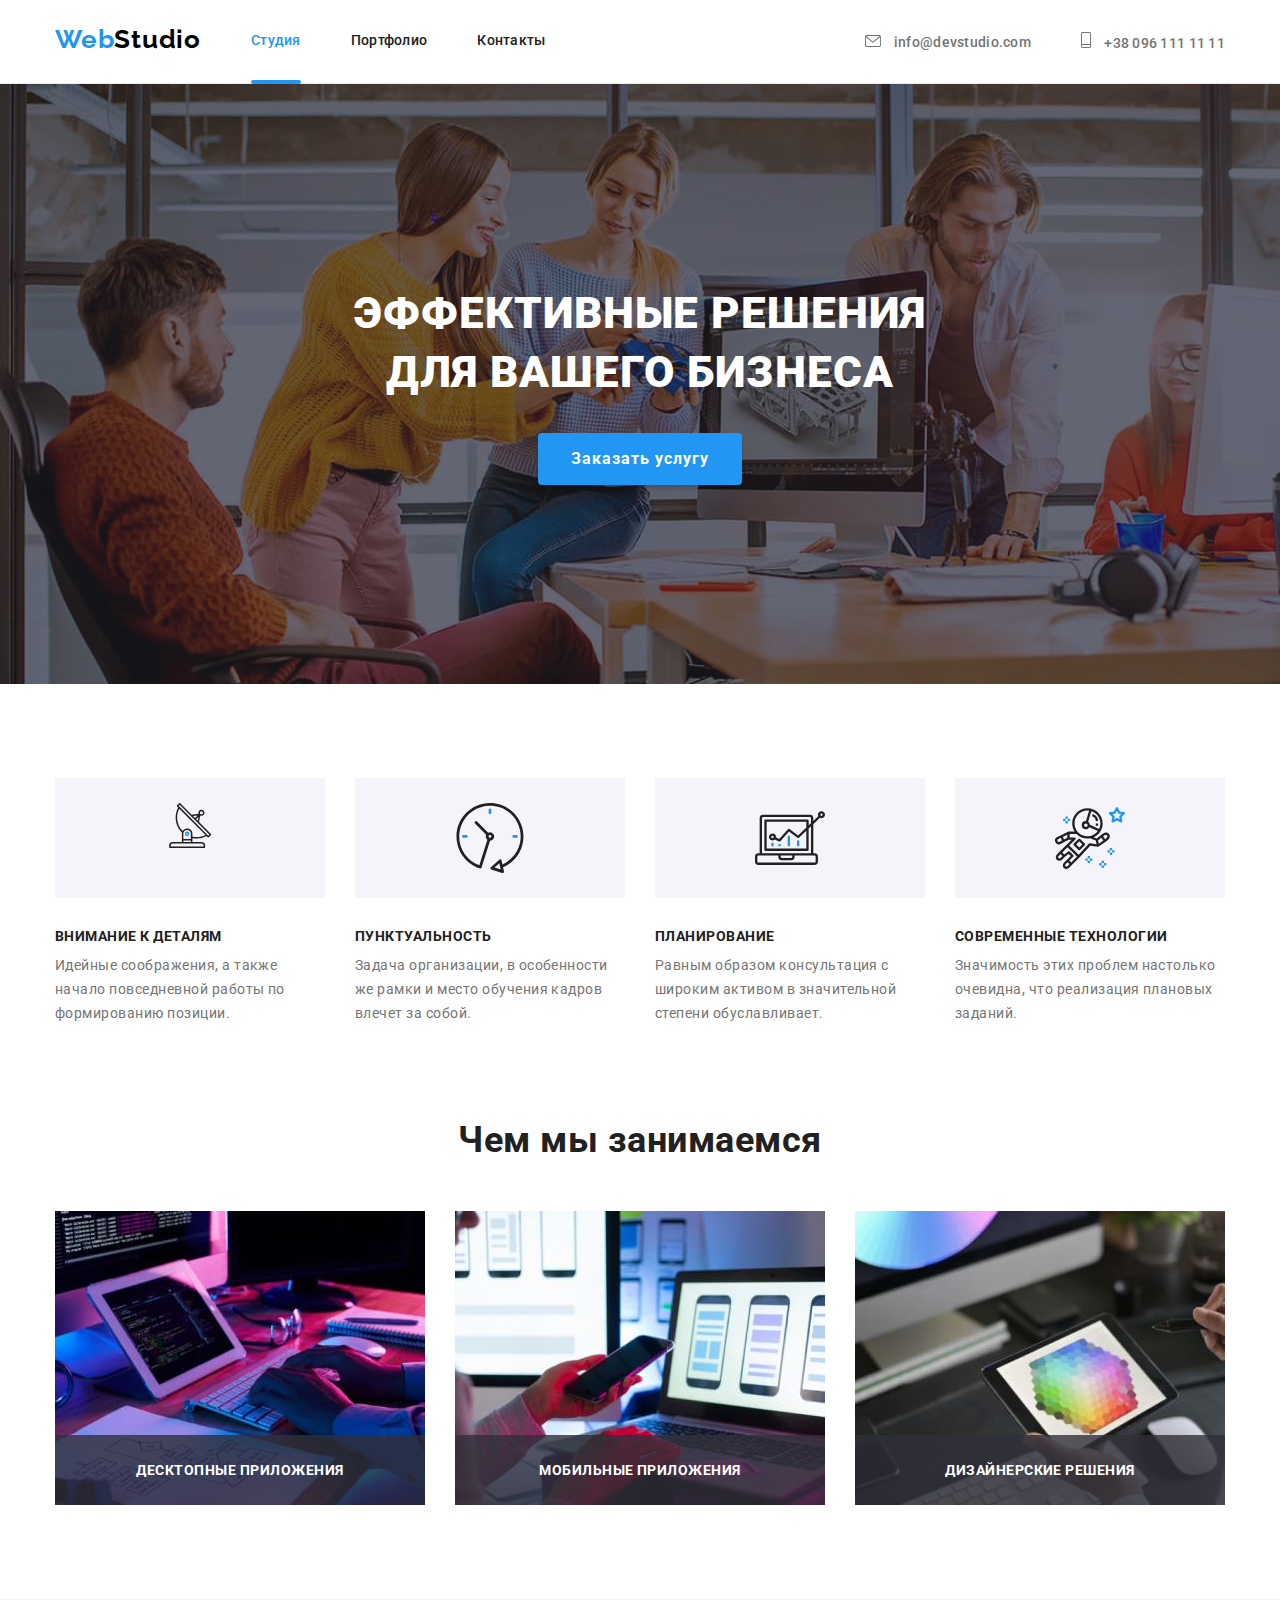
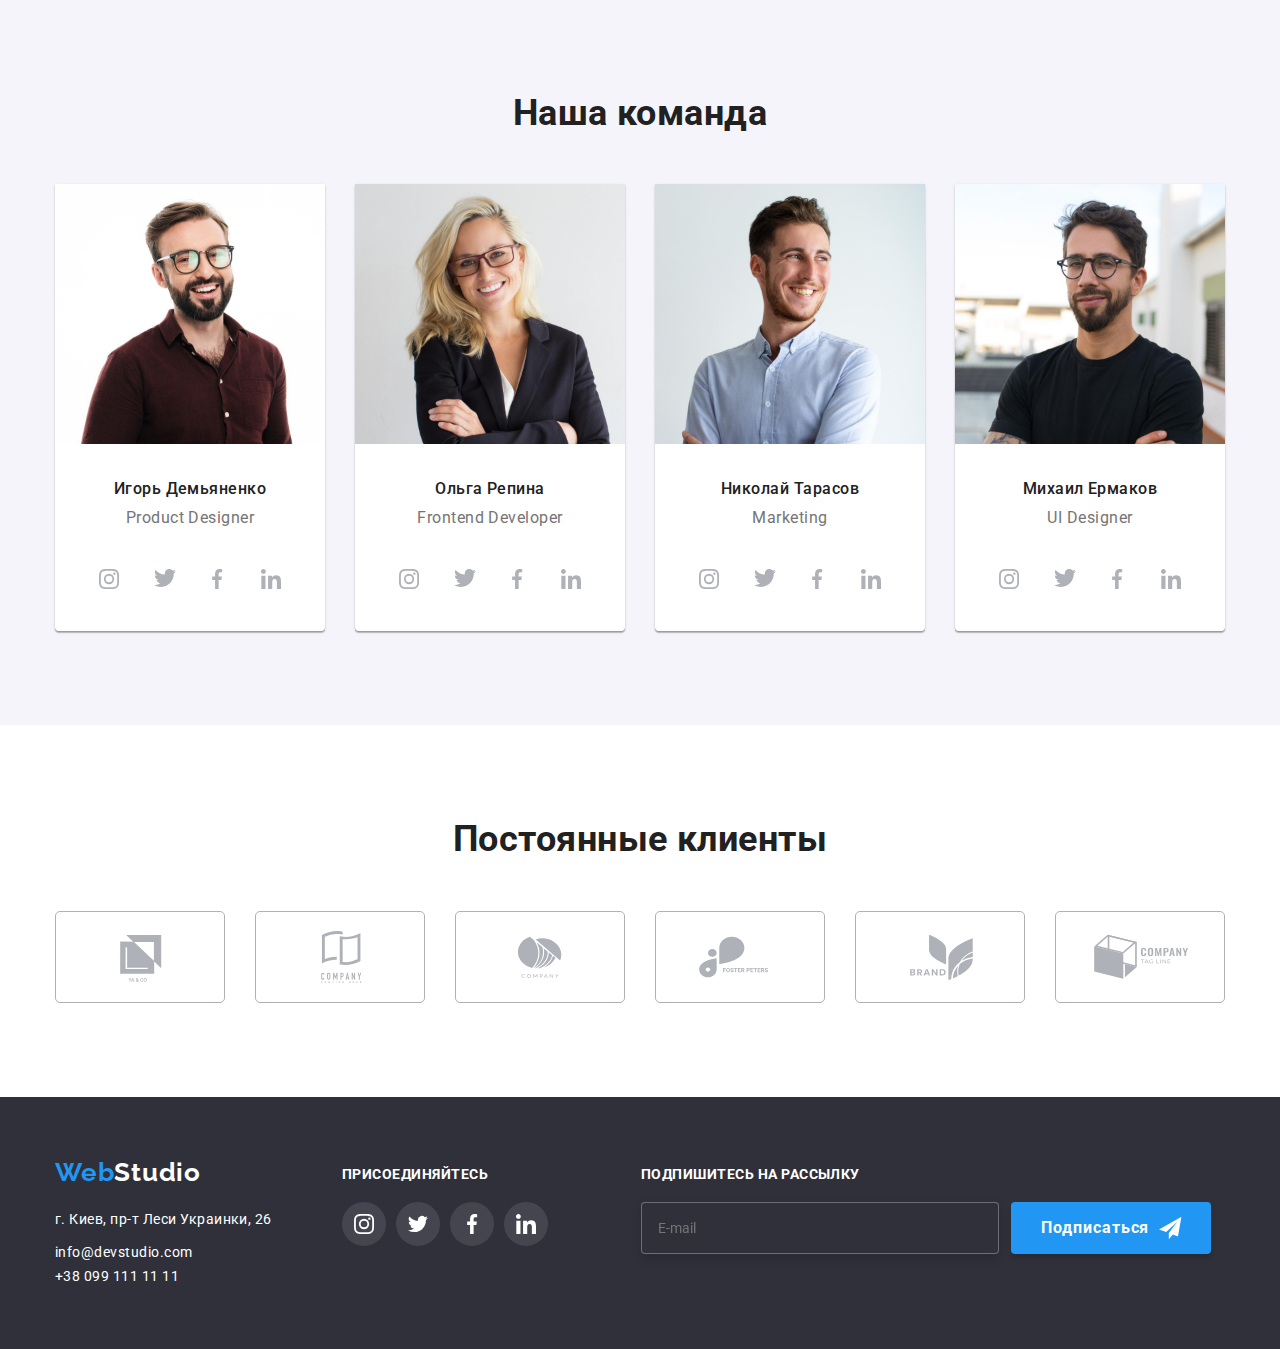
==== commit f1f6417e: "lp" ====
--- a/index.html
+++ b/index.html
@@ -80,12 +80,8 @@
         <ul class="features__list list">
           <li class="features__item">
             <div class="features__svg">
-              <svg class="features__icon">
-                <use
-                  href="./img/symbol-defs.svg#icon-antena"
-                  widht="70"
-                  height="70"
-                ></use>
+              <svg class="features__icon" widht="70" height="70">
+                <use href="./img/symbol-defs.svg#icon-antena"></use>
               </svg>
             </div>
             <h3 class="features__title">Внимание к деталям</h3>
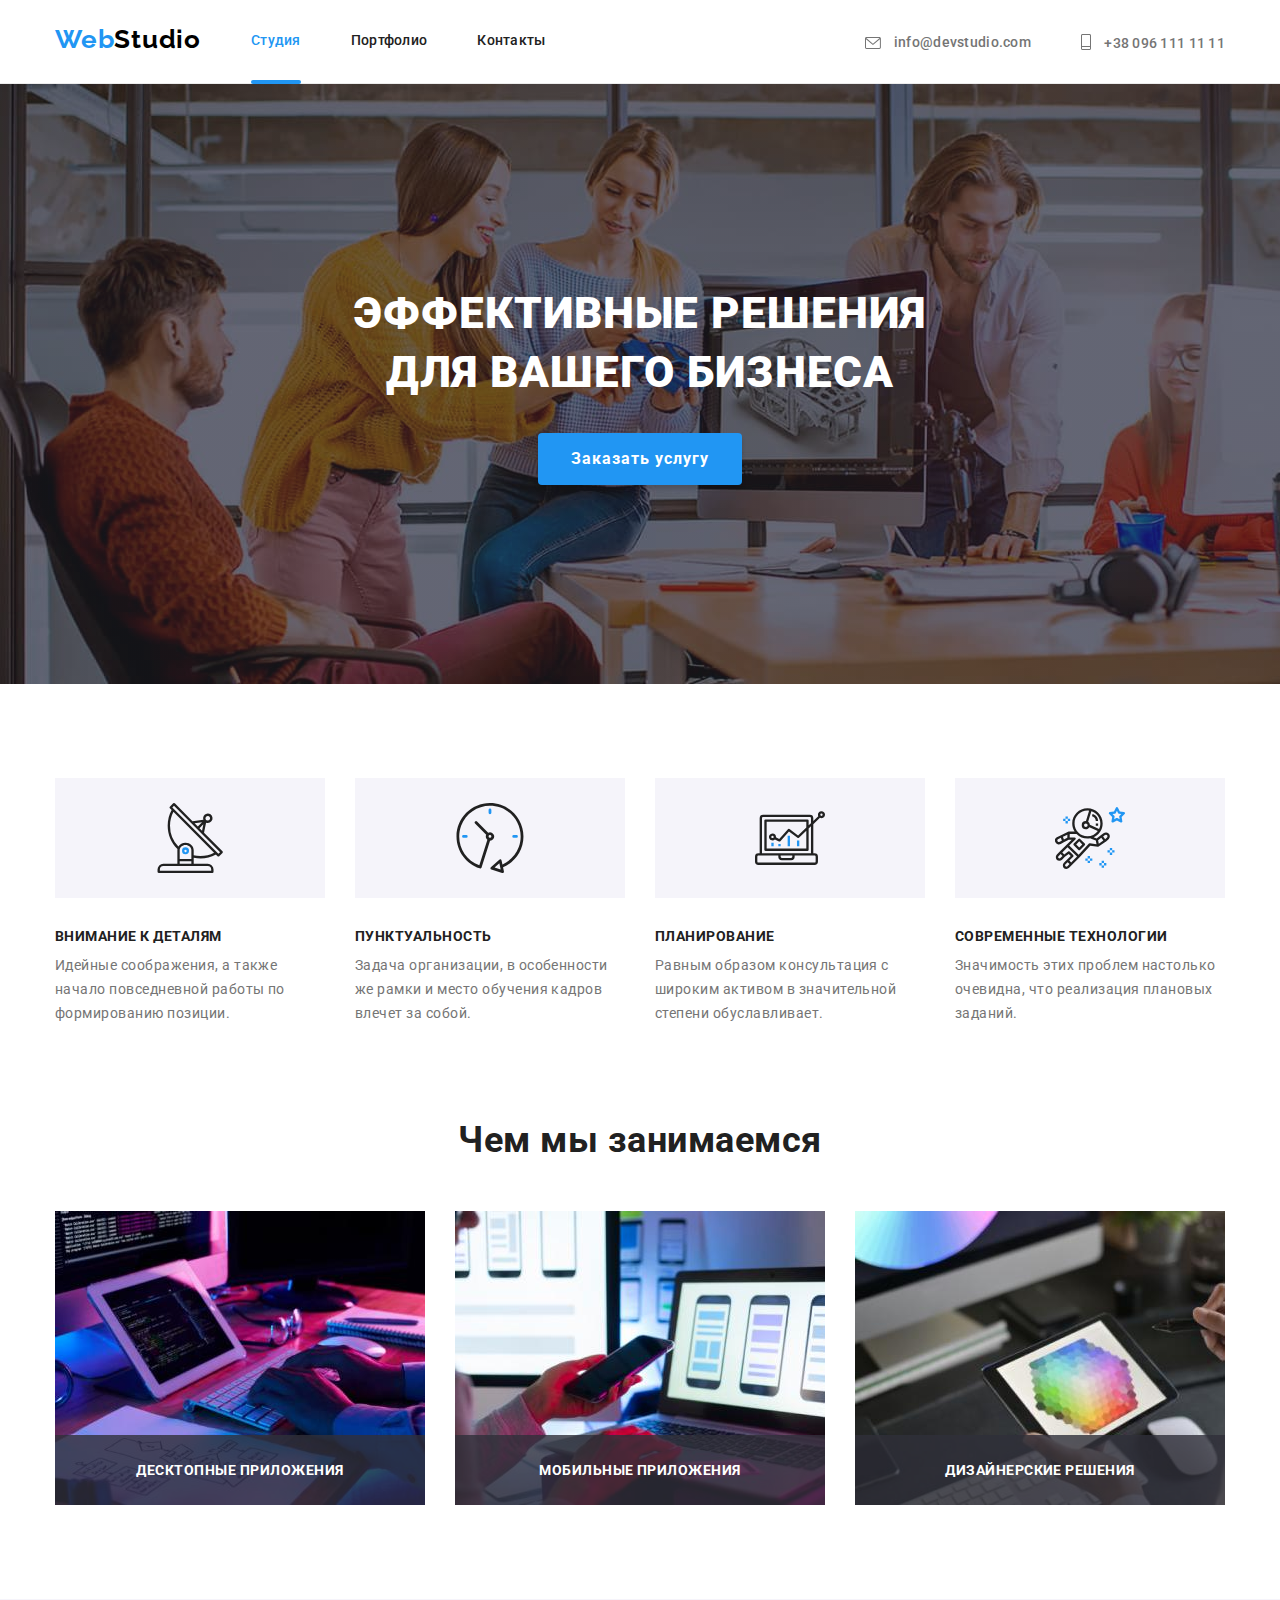
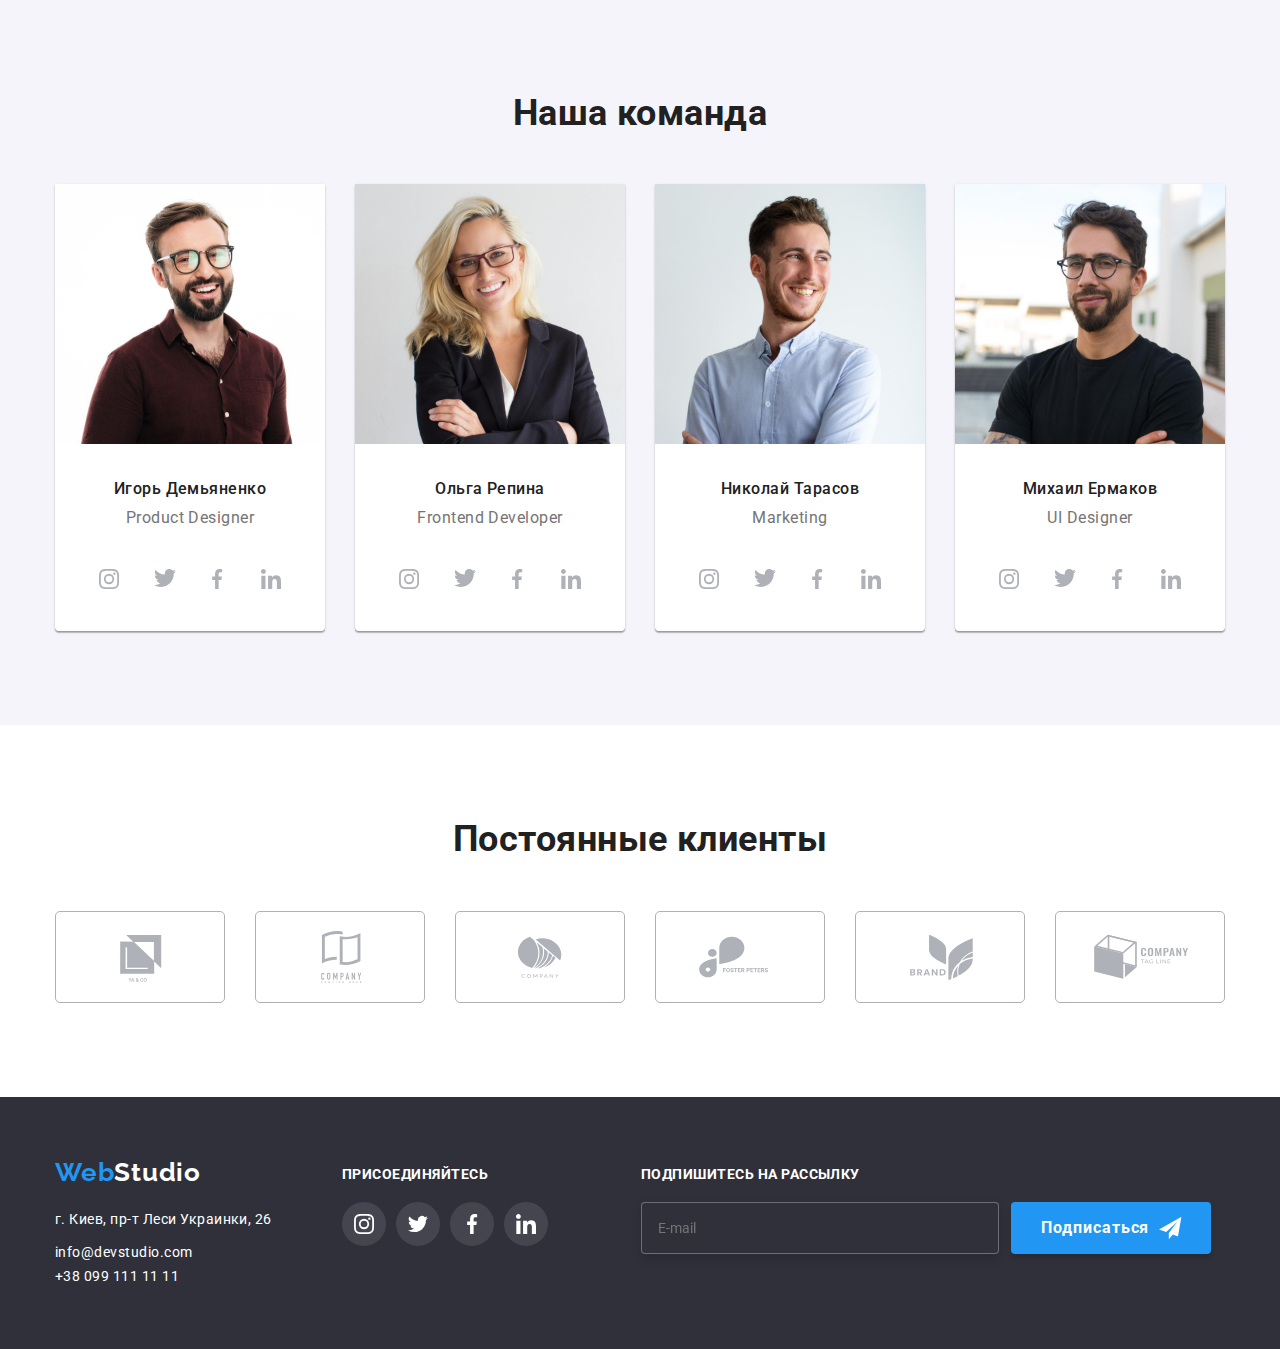
==== commit 2a9b3781: "lp" ====
--- a/index.html
+++ b/index.html
@@ -80,8 +80,12 @@
         <ul class="features__list list">
           <li class="features__item">
             <div class="features__svg">
-              <svg class="features__icon" widht="70" height="70">
-                <use href="./img/symbol-defs.svg#icon-antena"></use>
+              <svg class="features__icon">
+                <use
+                  href="./img/symbol-defs.svg#icon-antena"
+                  width="70"
+                  height="70"
+                ></use>
               </svg>
             </div>
             <h3 class="features__title">Внимание к деталям</h3>
@@ -95,7 +99,7 @@
               <svg class="features__icon">
                 <use
                   href="./img/symbol-defs.svg#icon-clock"
-                  widht="70"
+                  width="70"
                   height="70"
                 ></use>
               </svg>
@@ -111,7 +115,7 @@
               <svg class="features__icon">
                 <use
                   href="./img/symbol-defs.svg#icon-diagram"
-                  widht="70"
+                  width="70"
                   height="70"
                 ></use>
               </svg>
@@ -127,7 +131,7 @@
               <svg class="features__icon">
                 <use
                   href="./img/symbol-defs.svg#icon-astronaut"
-                  widht="70"
+                  width="70"
                   height="70"
                 ></use>
               </svg>
--- a/css/main.min.css
+++ b/css/main.min.css
@@ -1,2 +1,2 @@
-body{color:#212121;background-color:#fff;font-family:roboto, sans-serif;letter-spacing:0.03em;margin:0;padding:0}.visually-hidden{position:absolute !important;clip:rect(1px 1px 1px 1px);clip:rect(1px, 1px, 1px, 1px);padding:0 !important;border:0 !important;height:1px !important;width:1px !important;overflow:hidden}h1,h2,h3,p,ul{margin:0;padding:0}.list{list-style:none}.link{text-decoration:none;-webkit-transition-property:color;transition-property:color;-webkit-transition-duration:250ms;transition-duration:250ms;-webkit-transition-timing-function:cubic-bezier(0.4, 0, 0.2, 1);transition-timing-function:cubic-bezier(0.4, 0, 0.2, 1)}.section{padding-top:94px;padding-bottom:94px}.container{width:1200px;padding-right:15px;padding-left:15px;margin:0 auto}.page-header{background-color:#fff;font-weight:500;font-size:14px;line-height:1.15;letter-spacing:0.02em;border-bottom:1px solid #ececec}.page-header__container{display:-webkit-box;display:-ms-flexbox;display:flex}.sait-nav{display:-webkit-box;display:-ms-flexbox;display:flex;-webkit-box-align:center;-ms-flex-align:center;align-items:center}.sait-nav__item{margin-right:50px}.sait-nav__item:last-child{margin-right:0}.sait-nav__item:first-child{padding-top:24px;padding-bottom:25px}.sait-nav__link{color:#212121;position:relative}.sait-nav__current::after{content:"";opacity:1;position:absolute;display:block;bottom:-36px;width:100%;height:4px;border-radius:2px;background-color:#2196f3}.sait-nav__current{color:#2196f3}.link{-webkit-transition-property:color;transition-property:color;-webkit-transition-duration:250ms;transition-duration:250ms;-webkit-transition-timing-function:cubic-bezier(0.4, 0, 0.2, 1);transition-timing-function:cubic-bezier(0.4, 0, 0.2, 1)}.link:hover,.link:focus{color:#2196f3}.contact{display:-webkit-box;display:-ms-flexbox;display:flex;-webkit-box-align:center;-ms-flex-align:center;align-items:center;-webkit-box-pack:center;-ms-flex-pack:center;justify-content:center;margin-left:auto}.contact__item{padding-top:32px;padding-bottom:32px;-webkit-box-pack:baseline;-ms-flex-pack:baseline;justify-content:baseline}.contact__item:last-child{margin-left:50px}.contact__link{color:#757575}.contact__link:hover,.contact__link:focus{color:#2196f3}.contact__svg{margin-right:10px;fill:currentColor}.logo{color:#000;font-family:Raleway, sans-serif;font-weight:700;font-size:26px;line-height:1.2;letter-spacing:0.03em;text-decoration:none}.logo__label{color:#2196f3}.logo:hover,.logo:focus{color:inherit}.hero{background-color:#2f303a;color:#fff;letter-spacing:0.06em;text-align:center;padding-top:200px;padding-bottom:200px}.hero__text{font-weight:900;font-size:44px;line-height:1.35;text-transform:uppercase;margin-top:0;margin-bottom:30px}.button{background-color:#2196f3;color:#fff;font-family:inherit;font-weight:700;cursor:pointer;font-size:16px;line-height:1.87;letter-spacing:0.06em;border-radius:4px;padding:10px 32px;min-width:200px;-webkit-box-shadow:0px 4px 4px rgba(0,0,0,0.15);box-shadow:0px 4px 4px rgba(0,0,0,0.15);border:1px solid transparent}.overlay{max-width:1600px;max-height:600px;margin-left:auto;margin-right:auto;background-image:-webkit-gradient(linear, left top, right top, from(rgba(47,48,58,0.4)), to(rgba(47,48,58,0.4))),url(../img/hero.jpg);background-image:linear-gradient(to right, rgba(47,48,58,0.4), rgba(47,48,58,0.4)),url(../img/hero.jpg);background-size:cover;background-repeat:no-repeat}.features__list{display:-webkit-box;display:-ms-flexbox;display:flex}.features__item{width:270px;margin-right:30px}.features__item:last-child{margin-right:0}.features__title{font-weight:700;font-size:14px;line-height:1.15;margin-bottom:10px;margin-top:30px;text-transform:uppercase}.features__subtitle{color:#757575;font-size:14px;line-height:1.7}.features__icon{padding-top:25px}.features .features__headline{font-size:36px;line-height:1.15;text-align:center;margin-bottom:50px;padding-top:94px}.features .features__svg{background-color:#f5f4fa;height:120px;display:-webkit-box;display:-ms-flexbox;display:flex}.gallery{display:-webkit-box;display:-ms-flexbox;display:flex;max-height:294px}.gallery__img{display:block}.gallery__item{margin-right:30px}.gallery__item:last-child{margin-right:0}.gallery__thumb{position:relative;bottom:70px;width:100%;background-color:rgba(47,48,58,0.8);color:#fff;text-align:center}.gallery__title{font-weight:700;font-size:14px;margin:0;padding-top:27px;padding-right:auto;padding-bottom:27px;padding-left:auto;text-transform:uppercase}.team{background-color:#f5f4fa}.team__list{display:-webkit-box;display:-ms-flexbox;display:flex}.team__item{background-color:#fff;margin-right:30px;-webkit-box-shadow:0px 1px 3px rgba(0,0,0,0.12),0px 1px 1px rgba(0,0,0,0.14),0px 2px 1px rgba(0,0,0,0.2);box-shadow:0px 1px 3px rgba(0,0,0,0.12),0px 1px 1px rgba(0,0,0,0.14),0px 2px 1px rgba(0,0,0,0.2);border-radius:0px 0px 4px 4px}.team__item:last-child{margin-right:0}.team__headline{font-size:36px;line-height:1.15;text-align:center;margin-bottom:50px}.team__title{font-weight:500;font-size:16px;line-height:1.2;text-align:center;padding-top:30px;margin-bottom:10px}.team__text{color:#757575;line-height:1.2;text-align:center;padding-bottom:30px}.team-contact{display:-webkit-box;display:-ms-flexbox;display:flex;padding-right:32px;padding-bottom:30px;padding-left:32px}.team-contact__link{color:#afb1b8;display:block;width:44px;height:44px;border-radius:50%;text-align:center;-webkit-transition-property:background-color, color;transition-property:background-color, color;-webkit-transition-duration:250ms;transition-duration:250ms;-webkit-transition-timing-function:cubic-bezier(0.4, 0, 0.2, 1);transition-timing-function:cubic-bezier(0.4, 0, 0.2, 1)}.team-contact__link:hover,.team-contact__link:focus{color:#fff;background-color:#2196f3}.team-contact__item:not(:last-child){margin-right:10px}.team-contact__svg{fill:currentColor}.team-contact__svg--twitter{padding-top:10px;padding-left:4px}.clients__headline{font-size:36px;line-height:1.15;text-align:center;margin-bottom:50px}.clients__list{display:-webkit-box;display:-ms-flexbox;display:flex}.clients__item:not(:last-child){margin-right:30px}.clients__link{color:#afb1b8;display:block;width:170px;height:92px;border-radius:5px;border:1px solid #afb1b8;-webkit-transition-property:color;transition-property:color;-webkit-transition-duration:250ms;transition-duration:250ms;-webkit-transition-timing-function:cubic-bezier(0.4, 0, 0.2, 1);transition-timing-function:cubic-bezier(0.4, 0, 0.2, 1)}.clients__link:hover,.clients__link:focus{color:#2196f3;border:1px solid #2196f3}.clients__icon{fill:currentColor}.flexbox{display:-webkit-box;display:-ms-flexbox;display:flex}.footer{background-color:#2f303a;font-size:14px;text-decoration:none;line-height:1.7;padding-top:60px;padding-bottom:60px}.footer__logo{font-family:Raleway, sans-serif;font-weight:700;font-size:26px;line-height:1.2;letter-spacing:0.03em;text-decoration:none;color:#fff}.footer__label{color:#2196f3}.footer__title{margin-bottom:20px;color:#fff;font-weight:700;font-size:14px;line-height:1.14;text-transform:uppercase}.address{color:#fff;font-style:inherit}.address__link{color:#fff;display:inline-block}.address__link:hover,.address__link:focus{color:#2196f3}.address__item:first-child{margin-top:20px;margin-bottom:9px;margin-right:70px}.social-link{padding-top:10px;margin-right:93px}.social{display:-webkit-box;display:-ms-flexbox;display:flex}.social__item:not(:last-child){margin-right:10px}.social__icon{fill:currentColor}.social__link{display:block;width:44px;height:44px;color:rgba(255,255,255,0.1);border-radius:50%}.form{padding-top:10px}.form__title{margin-bottom:20px}.form-section{display:-webkit-box;display:-ms-flexbox;display:flex}.form-sectioninput::-webkit-input-placeholder{color:rgba(255,255,255,0.6);font-weight:400;font-size:16px;line-height:1.25;letter-spacing:0.03em}.form-sectioninput:-ms-input-placeholder{color:rgba(255,255,255,0.6);font-weight:400;font-size:16px;line-height:1.25;letter-spacing:0.03em}.form-sectioninput::-ms-input-placeholder{color:rgba(255,255,255,0.6);font-weight:400;font-size:16px;line-height:1.25;letter-spacing:0.03em}.form-sectioninput::placeholder{color:rgba(255,255,255,0.6);font-weight:400;font-size:16px;line-height:1.25;letter-spacing:0.03em}.form-section__email{width:358px;margin-right:12px;border:1px solid rgba(255,255,255,0.3);-webkit-box-sizing:border-box;box-sizing:border-box;-webkit-filter:drop-shadow(0px 4px 4px rgba(0,0,0,0.15));filter:drop-shadow(0px 4px 4px rgba(0,0,0,0.15));border-radius:4px;color:#fff;background-color:#2f303a;padding-top:15px;padding-bottom:15px;padding-left:16px}.form-button{width:200px;padding-top:10px;padding-right:28px;padding-bottom:10px;padding-left:29px;background-color:#2196f3;color:#fff;font-weight:700;font-size:16px;line-height:1.87;letter-spacing:0.06em;display:-webkit-box;display:-ms-flexbox;display:flex;-webkit-box-align:center;-ms-flex-align:center;align-items:center;text-align:center;cursor:pointer;-webkit-box-shadow:0px 4px 4px rgba(0,0,0,0.15);box-shadow:0px 4px 4px rgba(0,0,0,0.15);border-radius:4px;border:1px solid transparent}.form-button__send{margin-left:10px}.backdrop{position:fixed;top:0;left:0;width:100%;height:100%;background-color:rgba(0,0,0,0.2);opacity:1;-webkit-transition:opacity 250ms cubic-bezier(0.4, 0, 0.2, 1);transition:opacity 250ms cubic-bezier(0.4, 0, 0.2, 1)}.is-hidden{opacity:0;pointer-events:none;visibility:inherit}.modal{position:absolute;top:50%;left:50%;-webkit-transform:translate(-50%, -50%) scale(1);transform:translate(-50%, -50%) scale(1);-webkit-transition:-webkit-transform 250ms cubic-bezier(0.4, 0, 0.2, 1);transition:-webkit-transform 250ms cubic-bezier(0.4, 0, 0.2, 1);transition:transform 250ms cubic-bezier(0.4, 0, 0.2, 1);transition:transform 250ms cubic-bezier(0.4, 0, 0.2, 1), -webkit-transform 250ms cubic-bezier(0.4, 0, 0.2, 1);min-width:528px;min-height:581px;padding:40px;background-color:#fff;-webkit-box-shadow:0px 1px 3px rgba(0,0,0,0.12),0px 1px 1px rgba(0,0,0,0.14),0px 2px 1px rgba(0,0,0,0.2);box-shadow:0px 1px 3px rgba(0,0,0,0.12),0px 1px 1px rgba(0,0,0,0.14),0px 2px 1px rgba(0,0,0,0.2);border-radius:4px}.modal__title{font-size:20px;line-height:1.15;text-align:center;letter-spacing:0.03em;margin-bottom:2px}.modal__form{display:-webkit-box;display:-ms-flexbox;display:flex;-webkit-box-orient:vertical;-webkit-box-direction:normal;-ms-flex-direction:column;flex-direction:column}.modal__form:focus{outline-color:#2196f3;-webkit-transition-duration:250ms;transition-duration:250ms;-webkit-transition-timing-function:cubic-bezier(0.4, 0, 0.2, 1);transition-timing-function:cubic-bezier(0.4, 0, 0.2, 1)}.form-field{display:-webkit-box;display:-ms-flexbox;display:flex;-webkit-box-orient:vertical;-webkit-box-direction:normal;-ms-flex-direction:column;flex-direction:column}.form-field:focus-within{fill:#2196f3;color:#2196f3;-webkit-transition-duration:250ms;transition-duration:250ms;-webkit-transition-timing-function:cubic-bezier(0.4, 0, 0.2, 1);transition-timing-function:cubic-bezier(0.4, 0, 0.2, 1)}.form-field__label{margin-top:10px;margin-bottom:4px;font-size:12px;line-height:1.16;color:#757575;letter-spacing:0.01em}.form-field__person{position:absolute;left:55.5px;top:103px}.form-field__phone{position:absolute;left:55.5px;top:171px}.form-field__email{position:absolute;left:55.5px;top:239px}.form-field__input{width:448px;height:40px;border:1px solid rgba(33,33,33,0.2);-webkit-box-sizing:border-box;box-sizing:border-box;border-radius:4px;padding-left:42px}.form-field__input:focus{outline-color:#2196f3;-webkit-transition-duration:250ms;transition-duration:250ms;-webkit-transition-timing-function:cubic-bezier(0.4, 0, 0.2, 1);transition-timing-function:cubic-bezier(0.4, 0, 0.2, 1)}.form-field__input::-webkit-input-placeholder{font-size:14px;line-height:1, 14;letter-spacing:0.01em;color:rgba(117,117,117,0.5)}.form-field__input:-ms-input-placeholder{font-size:14px;line-height:1, 14;letter-spacing:0.01em;color:rgba(117,117,117,0.5)}.form-field__input::-ms-input-placeholder{font-size:14px;line-height:1, 14;letter-spacing:0.01em;color:rgba(117,117,117,0.5)}.form-field__input::placeholder{font-size:14px;line-height:1, 14;letter-spacing:0.01em;color:rgba(117,117,117,0.5)}.form-field__textarea{resize:none;height:120px;padding:12px 16px}.checkbox-field{display:-webkit-inline-box;display:-ms-inline-flexbox;display:inline-flex;vertical-align:middle}.checkbox-field__label{display:inline-block;font-size:14px;font-weight:400;line-height:1.71;letter-spacing:0.03em;color:#757575;text-align:center;padding-left:37px;margin-top:20px}.checkbox-field__label::before{content:"";position:absolute;bottom:127px;left:52px;display:inline-block;width:16px;height:16px;border:2px solid #212121;border-radius:3px}.checkbox-field__link{color:#2196f3;-webkit-text-decoration-line:underline;text-decoration-line:underline}.checkbox-field__check:checked+.checkbox-field__label::before{background-color:#2196f3;background-origin:border-box;border:#2196f3;background-image:url(../img/icon-check.svg);-webkit-transition-duration:250ms;transition-duration:250ms;-webkit-transition-timing-function:cubic-bezier(0.4, 0, 0.2, 1);transition-timing-function:cubic-bezier(0.4, 0, 0.2, 1)}.button-modal{position:absolute;left:160px;bottom:40px;background-color:#188ce8;width:200px;margin-top:30px}.modal-close{position:absolute;top:9px;right:9px;width:30px;height:30px;border-radius:50%;border:1px solid rgba(0,0,0,0.1);background-color:#fff;cursor:pointer}.modal-close:hover,.modal-close:focus{fill:#2196f3;-webkit-transition-duration:250ms;transition-duration:250ms;-webkit-transition-timing-function:cubic-bezier(0.4, 0, 0.2, 1);transition-timing-function:cubic-bezier(0.4, 0, 0.2, 1)}.project-section{padding-top:94px;padding-bottom:94px}.project__button{background-color:#f5f4fa;color:#212121;cursor:pointer;font-family:inherit;font-size:16px;font-weight:500;line-height:1.6;letter-spacing:0.03em;border-radius:4px;min-width:73px;padding:6px 22px;border:1px solid transparent;-webkit-transition-property:background-color, color, -webkit-box-shadow;transition-property:background-color, color, -webkit-box-shadow;transition-property:background-color, color, box-shadow;transition-property:background-color, color, box-shadow, -webkit-box-shadow;-webkit-transition-duration:250ms;transition-duration:250ms;-webkit-transition-timing-function:cubic-bezier(0.4, 0, 0.2, 1);transition-timing-function:cubic-bezier(0.4, 0, 0.2, 1)}.project__item{margin-right:8px}.project__item:last-child{margin-right:0}.project__list{display:-webkit-box;display:-ms-flexbox;display:flex;-webkit-box-pack:center;-ms-flex-pack:center;justify-content:center;margin-bottom:50px;list-style:none}.project__button:hover,.project__button:focus{background-color:#2196f3;color:#fff;border:1px solid transparent;-webkit-box-shadow:0px 3px 1px rgba(0,0,0,0.1),0px 1px 2px rgba(0,0,0,0.08),0px 2px 2px rgba(0,0,0,0.12);box-shadow:0px 3px 1px rgba(0,0,0,0.1),0px 1px 2px rgba(0,0,0,0.08),0px 2px 2px rgba(0,0,0,0.12)}.project-gallery{display:-webkit-box;display:-ms-flexbox;display:flex;-ms-flex-wrap:wrap;flex-wrap:wrap;margin-right:-30px}.project-gallery__link{display:block;text-decoration:none;color:inherit;-webkit-transition-property:-webkit-box-shadow;transition-property:-webkit-box-shadow;transition-property:box-shadow;transition-property:box-shadow, -webkit-box-shadow;-webkit-transition-duration:250ms;transition-duration:250ms;-webkit-transition-timing-function:cubic-bezier(0.4, 0, 0.2, 1);transition-timing-function:cubic-bezier(0.4, 0, 0.2, 1)}.project-gallery__link:hover,.project-gallery__link:focus{-webkit-box-shadow:0px 1px 1px rgba(0,0,0,0.12),0px 4px 4px rgba(0,0,0,0.06),1px 4px 6px rgba(0,0,0,0.16);box-shadow:0px 1px 1px rgba(0,0,0,0.12),0px 4px 4px rgba(0,0,0,0.06),1px 4px 6px rgba(0,0,0,0.16)}.project-gallery__link:hover .overlay-card,.project-gallery__link:focus .overlay-card{-webkit-transform:translateY(-100%);transform:translateY(-100%)}.project-gallery__thumb{position:relative;overflow:hidden}.project-gallery__item{-ms-flex-preferred-size:calc(100% / 3 - 30px);flex-basis:calc(100% / 3 - 30px);margin-right:30px;margin-bottom:30px}.project-gallery__item:nth-child(3n){margin-right:0}.project-gallery__item:nth-child(n+7){margin-bottom:0}.project-gallery__img{display:block}.project-gallery__title{font-size:18px;line-height:2;letter-spacing:0.06em;margin-bottom:4px}.project-gallery__text{color:#757575;font-size:16px;line-height:1.9}.project-gallery__card{border:1px solid #eeeeee;border-top:transparent;width:370px;padding-top:20px;padding-right:24px;padding-bottom:20px;padding-left:24px}.overlay-card{position:absolute;top:100%;left:0;width:100%;padding:63px 24px;color:#fff;background-color:rgba(33,150,243,0.9);font-weight:normal;font-size:18px;line-height:1.56;letter-spacing:0.03em;-webkit-transition:-webkit-transform 250ms cubic-bezier(0.4, 0, 0.2, 1);transition:-webkit-transform 250ms cubic-bezier(0.4, 0, 0.2, 1);transition:transform 250ms cubic-bezier(0.4, 0, 0.2, 1);transition:transform 250ms cubic-bezier(0.4, 0, 0.2, 1), -webkit-transform 250ms cubic-bezier(0.4, 0, 0.2, 1)}
+body{color:#212121;background-color:#fff;font-family:roboto, sans-serif;letter-spacing:0.03em;margin:0;padding:0}.visually-hidden{position:absolute !important;clip:rect(1px 1px 1px 1px);clip:rect(1px, 1px, 1px, 1px);padding:0 !important;border:0 !important;height:1px !important;width:1px !important;overflow:hidden}h1,h2,h3,p,ul{margin:0;padding:0}.list{list-style:none}.link{text-decoration:none;-webkit-transition-property:color;transition-property:color;-webkit-transition-duration:250ms;transition-duration:250ms;-webkit-transition-timing-function:cubic-bezier(0.4, 0, 0.2, 1);transition-timing-function:cubic-bezier(0.4, 0, 0.2, 1)}.section{padding-top:94px;padding-bottom:94px}.container{width:1200px;padding-right:15px;padding-left:15px;margin:0 auto}.page-header{background-color:#fff;font-weight:500;font-size:14px;line-height:1.15;letter-spacing:0.02em;border-bottom:1px solid #ececec}.page-header__container{display:-webkit-box;display:-ms-flexbox;display:flex}.sait-nav{display:-webkit-box;display:-ms-flexbox;display:flex;-webkit-box-align:center;-ms-flex-align:center;align-items:center}.sait-nav__item{margin-right:50px}.sait-nav__item:last-child{margin-right:0}.sait-nav__item:first-child{padding-top:24px;padding-bottom:25px}.sait-nav__link{color:#212121;position:relative}.sait-nav__current::after{content:"";opacity:1;position:absolute;display:block;bottom:-36px;width:100%;height:4px;border-radius:2px;background-color:#2196f3}.sait-nav__current{color:#2196f3}.link{-webkit-transition-property:color;transition-property:color;-webkit-transition-duration:250ms;transition-duration:250ms;-webkit-transition-timing-function:cubic-bezier(0.4, 0, 0.2, 1);transition-timing-function:cubic-bezier(0.4, 0, 0.2, 1)}.link:hover,.link:focus{color:#2196f3}.contact{display:-webkit-box;display:-ms-flexbox;display:flex;-webkit-box-align:center;-ms-flex-align:center;align-items:center;margin-left:auto}.contact__item{padding-top:32px;padding-bottom:32px}.contact__item:last-child{margin-left:50px}.contact__link{color:#757575}.contact__link:hover,.contact__link:focus{color:#2196f3}.contact__svg{margin-right:10px;fill:currentColor;position:relative;top:2px}.logo{color:#000;font-family:Raleway, sans-serif;font-weight:700;font-size:26px;line-height:1.2;letter-spacing:0.03em;text-decoration:none}.logo__label{color:#2196f3}.logo:hover,.logo:focus{color:inherit}.hero{background-color:#2f303a;color:#fff;letter-spacing:0.06em;text-align:center;padding-top:200px;padding-bottom:200px}.hero__text{font-weight:900;font-size:44px;line-height:1.35;text-transform:uppercase;margin-top:0;margin-bottom:30px}.button{background-color:#2196f3;color:#fff;font-family:inherit;font-weight:700;cursor:pointer;font-size:16px;line-height:1.87;letter-spacing:0.06em;border-radius:4px;padding:10px 32px;min-width:200px;-webkit-box-shadow:0px 4px 4px rgba(0,0,0,0.15);box-shadow:0px 4px 4px rgba(0,0,0,0.15);border:1px solid transparent}.overlay{max-width:1600px;max-height:600px;margin-left:auto;margin-right:auto;background-image:-webkit-gradient(linear, left top, right top, from(rgba(47,48,58,0.4)), to(rgba(47,48,58,0.4))),url(../img/hero.jpg);background-image:linear-gradient(to right, rgba(47,48,58,0.4), rgba(47,48,58,0.4)),url(../img/hero.jpg);background-size:cover;background-repeat:no-repeat}.features__list{display:-webkit-box;display:-ms-flexbox;display:flex}.features__item{width:270px;margin-right:30px}.features__item:last-child{margin-right:0}.features__title{font-weight:700;font-size:14px;line-height:1.15;margin-bottom:10px;margin-top:30px;text-transform:uppercase}.features__subtitle{color:#757575;font-size:14px;line-height:1.7}.features__icon{padding-top:25px}.features .features__headline{font-size:36px;line-height:1.15;text-align:center;margin-bottom:50px;padding-top:94px}.features .features__svg{background-color:#f5f4fa;padding-left:100px;padding-right:100px;height:120px;display:-webkit-box;display:-ms-flexbox;display:flex}.gallery{display:-webkit-box;display:-ms-flexbox;display:flex;max-height:294px}.gallery__img{display:block}.gallery__item{margin-right:30px}.gallery__item:last-child{margin-right:0}.gallery__thumb{position:relative;bottom:70px;width:100%;background-color:rgba(47,48,58,0.8);color:#fff;text-align:center}.gallery__title{font-weight:700;font-size:14px;margin:0;padding-top:27px;padding-right:auto;padding-bottom:27px;padding-left:auto;text-transform:uppercase}.team{background-color:#f5f4fa}.team__list{display:-webkit-box;display:-ms-flexbox;display:flex}.team__item{background-color:#fff;margin-right:30px;-webkit-box-shadow:0px 1px 3px rgba(0,0,0,0.12),0px 1px 1px rgba(0,0,0,0.14),0px 2px 1px rgba(0,0,0,0.2);box-shadow:0px 1px 3px rgba(0,0,0,0.12),0px 1px 1px rgba(0,0,0,0.14),0px 2px 1px rgba(0,0,0,0.2);border-radius:0px 0px 4px 4px}.team__item:last-child{margin-right:0}.team__headline{font-size:36px;line-height:1.15;text-align:center;margin-bottom:50px}.team__title{font-weight:500;font-size:16px;line-height:1.2;text-align:center;padding-top:30px;margin-bottom:10px}.team__text{color:#757575;line-height:1.2;text-align:center;padding-bottom:30px}.team-contact{display:-webkit-box;display:-ms-flexbox;display:flex;padding-right:32px;padding-bottom:30px;padding-left:32px}.team-contact__link{color:#afb1b8;display:block;width:44px;height:44px;border-radius:50%;text-align:center;-webkit-transition-property:background-color, color;transition-property:background-color, color;-webkit-transition-duration:250ms;transition-duration:250ms;-webkit-transition-timing-function:cubic-bezier(0.4, 0, 0.2, 1);transition-timing-function:cubic-bezier(0.4, 0, 0.2, 1)}.team-contact__link:hover,.team-contact__link:focus{color:#fff;background-color:#2196f3}.team-contact__item:not(:last-child){margin-right:10px}.team-contact__svg{fill:currentColor}.team-contact__svg--twitter{padding-top:10px;padding-left:4px}.clients__headline{font-size:36px;line-height:1.15;text-align:center;margin-bottom:50px}.clients__list{display:-webkit-box;display:-ms-flexbox;display:flex}.clients__item:not(:last-child){margin-right:30px}.clients__link{color:#afb1b8;display:block;width:170px;height:92px;border-radius:5px;border:1px solid #afb1b8;-webkit-transition-property:color;transition-property:color;-webkit-transition-duration:250ms;transition-duration:250ms;-webkit-transition-timing-function:cubic-bezier(0.4, 0, 0.2, 1);transition-timing-function:cubic-bezier(0.4, 0, 0.2, 1)}.clients__link:hover,.clients__link:focus{color:#2196f3;border:1px solid #2196f3}.clients__icon{fill:currentColor}.flexbox{display:-webkit-box;display:-ms-flexbox;display:flex}.footer{background-color:#2f303a;font-size:14px;text-decoration:none;line-height:1.7;padding-top:60px;padding-bottom:60px}.footer__logo{font-family:Raleway, sans-serif;font-weight:700;font-size:26px;line-height:1.2;letter-spacing:0.03em;text-decoration:none;color:#fff}.footer__label{color:#2196f3}.footer__title{margin-bottom:20px;color:#fff;font-weight:700;font-size:14px;line-height:1.14;text-transform:uppercase}.address{color:#fff;font-style:inherit}.address__link{color:#fff;display:inline-block}.address__link:hover,.address__link:focus{color:#2196f3}.address__item:first-child{margin-top:20px;margin-bottom:9px;margin-right:70px}.social-link{padding-top:10px;margin-right:93px}.social{display:-webkit-box;display:-ms-flexbox;display:flex}.social__item:not(:last-child){margin-right:10px}.social__icon{fill:currentColor}.social__link{display:block;width:44px;height:44px;color:rgba(255,255,255,0.1);border-radius:50%}.form{padding-top:10px}.form__title{margin-bottom:20px}.form-section{display:-webkit-box;display:-ms-flexbox;display:flex}.form-sectioninput::-webkit-input-placeholder{color:rgba(255,255,255,0.6);font-weight:400;font-size:16px;line-height:1.25;letter-spacing:0.03em}.form-sectioninput:-ms-input-placeholder{color:rgba(255,255,255,0.6);font-weight:400;font-size:16px;line-height:1.25;letter-spacing:0.03em}.form-sectioninput::-ms-input-placeholder{color:rgba(255,255,255,0.6);font-weight:400;font-size:16px;line-height:1.25;letter-spacing:0.03em}.form-sectioninput::placeholder{color:rgba(255,255,255,0.6);font-weight:400;font-size:16px;line-height:1.25;letter-spacing:0.03em}.form-section__email{width:358px;margin-right:12px;border:1px solid rgba(255,255,255,0.3);-webkit-box-sizing:border-box;box-sizing:border-box;-webkit-filter:drop-shadow(0px 4px 4px rgba(0,0,0,0.15));filter:drop-shadow(0px 4px 4px rgba(0,0,0,0.15));border-radius:4px;color:#fff;background-color:#2f303a;padding-top:15px;padding-bottom:15px;padding-left:16px}.form-button{width:200px;padding-top:10px;padding-right:28px;padding-bottom:10px;padding-left:29px;background-color:#2196f3;color:#fff;font-weight:700;font-size:16px;line-height:1.87;letter-spacing:0.06em;display:-webkit-box;display:-ms-flexbox;display:flex;-webkit-box-align:center;-ms-flex-align:center;align-items:center;text-align:center;cursor:pointer;-webkit-box-shadow:0px 4px 4px rgba(0,0,0,0.15);box-shadow:0px 4px 4px rgba(0,0,0,0.15);border-radius:4px;border:1px solid transparent}.form-button__send{margin-left:10px}.backdrop{position:fixed;top:0;left:0;width:100%;height:100%;background-color:rgba(0,0,0,0.2);opacity:1;-webkit-transition:opacity 250ms cubic-bezier(0.4, 0, 0.2, 1);transition:opacity 250ms cubic-bezier(0.4, 0, 0.2, 1)}.is-hidden{opacity:0;pointer-events:none;visibility:inherit}.modal{position:absolute;top:50%;left:50%;-webkit-transform:translate(-50%, -50%) scale(1);transform:translate(-50%, -50%) scale(1);-webkit-transition:-webkit-transform 250ms cubic-bezier(0.4, 0, 0.2, 1);transition:-webkit-transform 250ms cubic-bezier(0.4, 0, 0.2, 1);transition:transform 250ms cubic-bezier(0.4, 0, 0.2, 1);transition:transform 250ms cubic-bezier(0.4, 0, 0.2, 1), -webkit-transform 250ms cubic-bezier(0.4, 0, 0.2, 1);min-width:528px;min-height:581px;padding:40px;background-color:#fff;-webkit-box-shadow:0px 1px 3px rgba(0,0,0,0.12),0px 1px 1px rgba(0,0,0,0.14),0px 2px 1px rgba(0,0,0,0.2);box-shadow:0px 1px 3px rgba(0,0,0,0.12),0px 1px 1px rgba(0,0,0,0.14),0px 2px 1px rgba(0,0,0,0.2);border-radius:4px}.modal__title{font-size:20px;line-height:1.15;text-align:center;letter-spacing:0.03em;margin-bottom:2px}.modal__form{display:-webkit-box;display:-ms-flexbox;display:flex;-webkit-box-orient:vertical;-webkit-box-direction:normal;-ms-flex-direction:column;flex-direction:column}.modal__form:focus{outline-color:#2196f3;-webkit-transition-duration:250ms;transition-duration:250ms;-webkit-transition-timing-function:cubic-bezier(0.4, 0, 0.2, 1);transition-timing-function:cubic-bezier(0.4, 0, 0.2, 1)}.form-field{display:-webkit-box;display:-ms-flexbox;display:flex;-webkit-box-orient:vertical;-webkit-box-direction:normal;-ms-flex-direction:column;flex-direction:column}.form-field:focus-within{fill:#2196f3;color:#2196f3;-webkit-transition-duration:250ms;transition-duration:250ms;-webkit-transition-timing-function:cubic-bezier(0.4, 0, 0.2, 1);transition-timing-function:cubic-bezier(0.4, 0, 0.2, 1)}.form-field__label{margin-top:10px;margin-bottom:4px;font-size:12px;line-height:1.16;color:#757575;letter-spacing:0.01em}.form-field__person{position:absolute;left:55.5px;top:103px}.form-field__phone{position:absolute;left:55.5px;top:171px}.form-field__email{position:absolute;left:55.5px;top:239px}.form-field__input{width:448px;height:40px;border:1px solid rgba(33,33,33,0.2);-webkit-box-sizing:border-box;box-sizing:border-box;border-radius:4px;padding-left:42px}.form-field__input:focus{outline-color:#2196f3;-webkit-transition-duration:250ms;transition-duration:250ms;-webkit-transition-timing-function:cubic-bezier(0.4, 0, 0.2, 1);transition-timing-function:cubic-bezier(0.4, 0, 0.2, 1)}.form-field__input::-webkit-input-placeholder{font-size:14px;line-height:1, 14;letter-spacing:0.01em;color:rgba(117,117,117,0.5)}.form-field__input:-ms-input-placeholder{font-size:14px;line-height:1, 14;letter-spacing:0.01em;color:rgba(117,117,117,0.5)}.form-field__input::-ms-input-placeholder{font-size:14px;line-height:1, 14;letter-spacing:0.01em;color:rgba(117,117,117,0.5)}.form-field__input::placeholder{font-size:14px;line-height:1, 14;letter-spacing:0.01em;color:rgba(117,117,117,0.5)}.form-field__textarea{resize:none;height:120px;padding:12px 16px}.checkbox-field{display:-webkit-inline-box;display:-ms-inline-flexbox;display:inline-flex;vertical-align:middle}.checkbox-field__label{display:inline-block;font-size:14px;font-weight:400;line-height:1.71;letter-spacing:0.03em;color:#757575;text-align:center;padding-left:37px;margin-top:20px}.checkbox-field__label::before{content:"";position:absolute;bottom:127px;left:52px;display:inline-block;width:16px;height:16px;border:2px solid #212121;border-radius:3px}.checkbox-field__link{color:#2196f3;-webkit-text-decoration-line:underline;text-decoration-line:underline}.checkbox-field__check:checked+.checkbox-field__label::before{background-color:#2196f3;background-origin:border-box;border:#2196f3;background-image:url(../img/icon-check.svg);-webkit-transition-duration:250ms;transition-duration:250ms;-webkit-transition-timing-function:cubic-bezier(0.4, 0, 0.2, 1);transition-timing-function:cubic-bezier(0.4, 0, 0.2, 1)}.button-modal{position:absolute;left:160px;bottom:40px;background-color:#188ce8;width:200px;margin-top:30px}.modal-close{position:absolute;top:9px;right:9px;width:30px;height:30px;border-radius:50%;border:1px solid rgba(0,0,0,0.1);background-color:#fff;cursor:pointer}.modal-close:hover,.modal-close:focus{fill:#2196f3;-webkit-transition-duration:250ms;transition-duration:250ms;-webkit-transition-timing-function:cubic-bezier(0.4, 0, 0.2, 1);transition-timing-function:cubic-bezier(0.4, 0, 0.2, 1)}.project-section{padding-top:94px;padding-bottom:94px}.project__button{background-color:#f5f4fa;color:#212121;cursor:pointer;font-family:inherit;font-size:16px;font-weight:500;line-height:1.6;letter-spacing:0.03em;border-radius:4px;min-width:73px;padding:6px 22px;border:1px solid transparent;-webkit-transition-property:background-color, color, -webkit-box-shadow;transition-property:background-color, color, -webkit-box-shadow;transition-property:background-color, color, box-shadow;transition-property:background-color, color, box-shadow, -webkit-box-shadow;-webkit-transition-duration:250ms;transition-duration:250ms;-webkit-transition-timing-function:cubic-bezier(0.4, 0, 0.2, 1);transition-timing-function:cubic-bezier(0.4, 0, 0.2, 1)}.project__item{margin-right:8px}.project__item:last-child{margin-right:0}.project__list{display:-webkit-box;display:-ms-flexbox;display:flex;-webkit-box-pack:center;-ms-flex-pack:center;justify-content:center;margin-bottom:50px;list-style:none}.project__button:hover,.project__button:focus{background-color:#2196f3;color:#fff;border:1px solid transparent;-webkit-box-shadow:0px 3px 1px rgba(0,0,0,0.1),0px 1px 2px rgba(0,0,0,0.08),0px 2px 2px rgba(0,0,0,0.12);box-shadow:0px 3px 1px rgba(0,0,0,0.1),0px 1px 2px rgba(0,0,0,0.08),0px 2px 2px rgba(0,0,0,0.12)}.project-gallery{display:-webkit-box;display:-ms-flexbox;display:flex;-ms-flex-wrap:wrap;flex-wrap:wrap;margin-right:-30px}.project-gallery__link{display:block;text-decoration:none;color:inherit;-webkit-transition-property:-webkit-box-shadow;transition-property:-webkit-box-shadow;transition-property:box-shadow;transition-property:box-shadow, -webkit-box-shadow;-webkit-transition-duration:250ms;transition-duration:250ms;-webkit-transition-timing-function:cubic-bezier(0.4, 0, 0.2, 1);transition-timing-function:cubic-bezier(0.4, 0, 0.2, 1)}.project-gallery__link:hover,.project-gallery__link:focus{-webkit-box-shadow:0px 1px 1px rgba(0,0,0,0.12),0px 4px 4px rgba(0,0,0,0.06),1px 4px 6px rgba(0,0,0,0.16);box-shadow:0px 1px 1px rgba(0,0,0,0.12),0px 4px 4px rgba(0,0,0,0.06),1px 4px 6px rgba(0,0,0,0.16)}.project-gallery__link:hover .overlay-card,.project-gallery__link:focus .overlay-card{-webkit-transform:translateY(-100%);transform:translateY(-100%)}.project-gallery__thumb{position:relative;overflow:hidden}.project-gallery__item{-ms-flex-preferred-size:calc(100% / 3 - 30px);flex-basis:calc(100% / 3 - 30px);margin-right:30px;margin-bottom:30px}.project-gallery__item:nth-child(3n){margin-right:0}.project-gallery__item:nth-child(n+7){margin-bottom:0}.project-gallery__img{display:block}.project-gallery__title{font-size:18px;line-height:2;letter-spacing:0.06em;margin-bottom:4px}.project-gallery__text{color:#757575;font-size:16px;line-height:1.9}.project-gallery__card{border:1px solid #eeeeee;border-top:transparent;width:370px;padding-top:20px;padding-right:24px;padding-bottom:20px;padding-left:24px}.overlay-card{position:absolute;top:100%;left:0;width:100%;padding:63px 24px;color:#fff;background-color:rgba(33,150,243,0.9);font-weight:normal;font-size:18px;line-height:1.56;letter-spacing:0.03em;-webkit-transition:-webkit-transform 250ms cubic-bezier(0.4, 0, 0.2, 1);transition:-webkit-transform 250ms cubic-bezier(0.4, 0, 0.2, 1);transition:transform 250ms cubic-bezier(0.4, 0, 0.2, 1);transition:transform 250ms cubic-bezier(0.4, 0, 0.2, 1), -webkit-transform 250ms cubic-bezier(0.4, 0, 0.2, 1)}
 /*# sourceMappingURL=main.min.css.map */